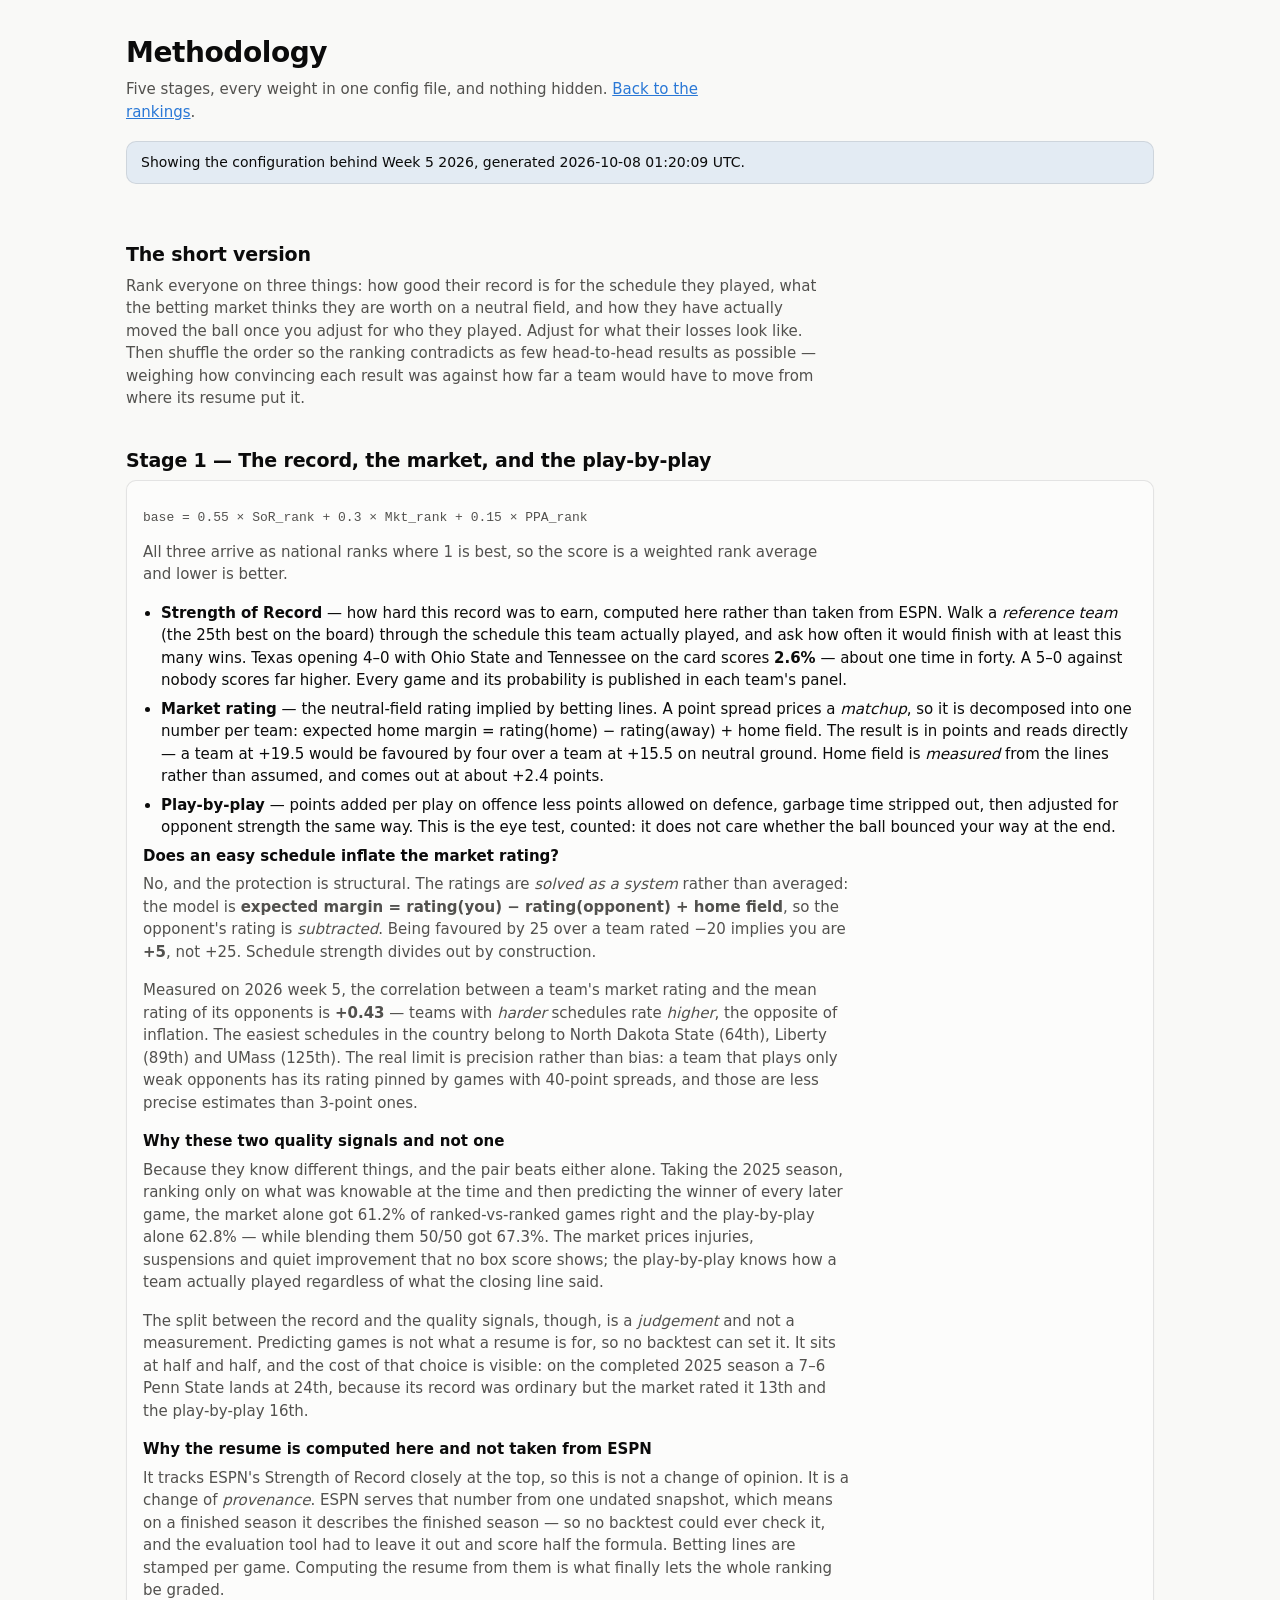
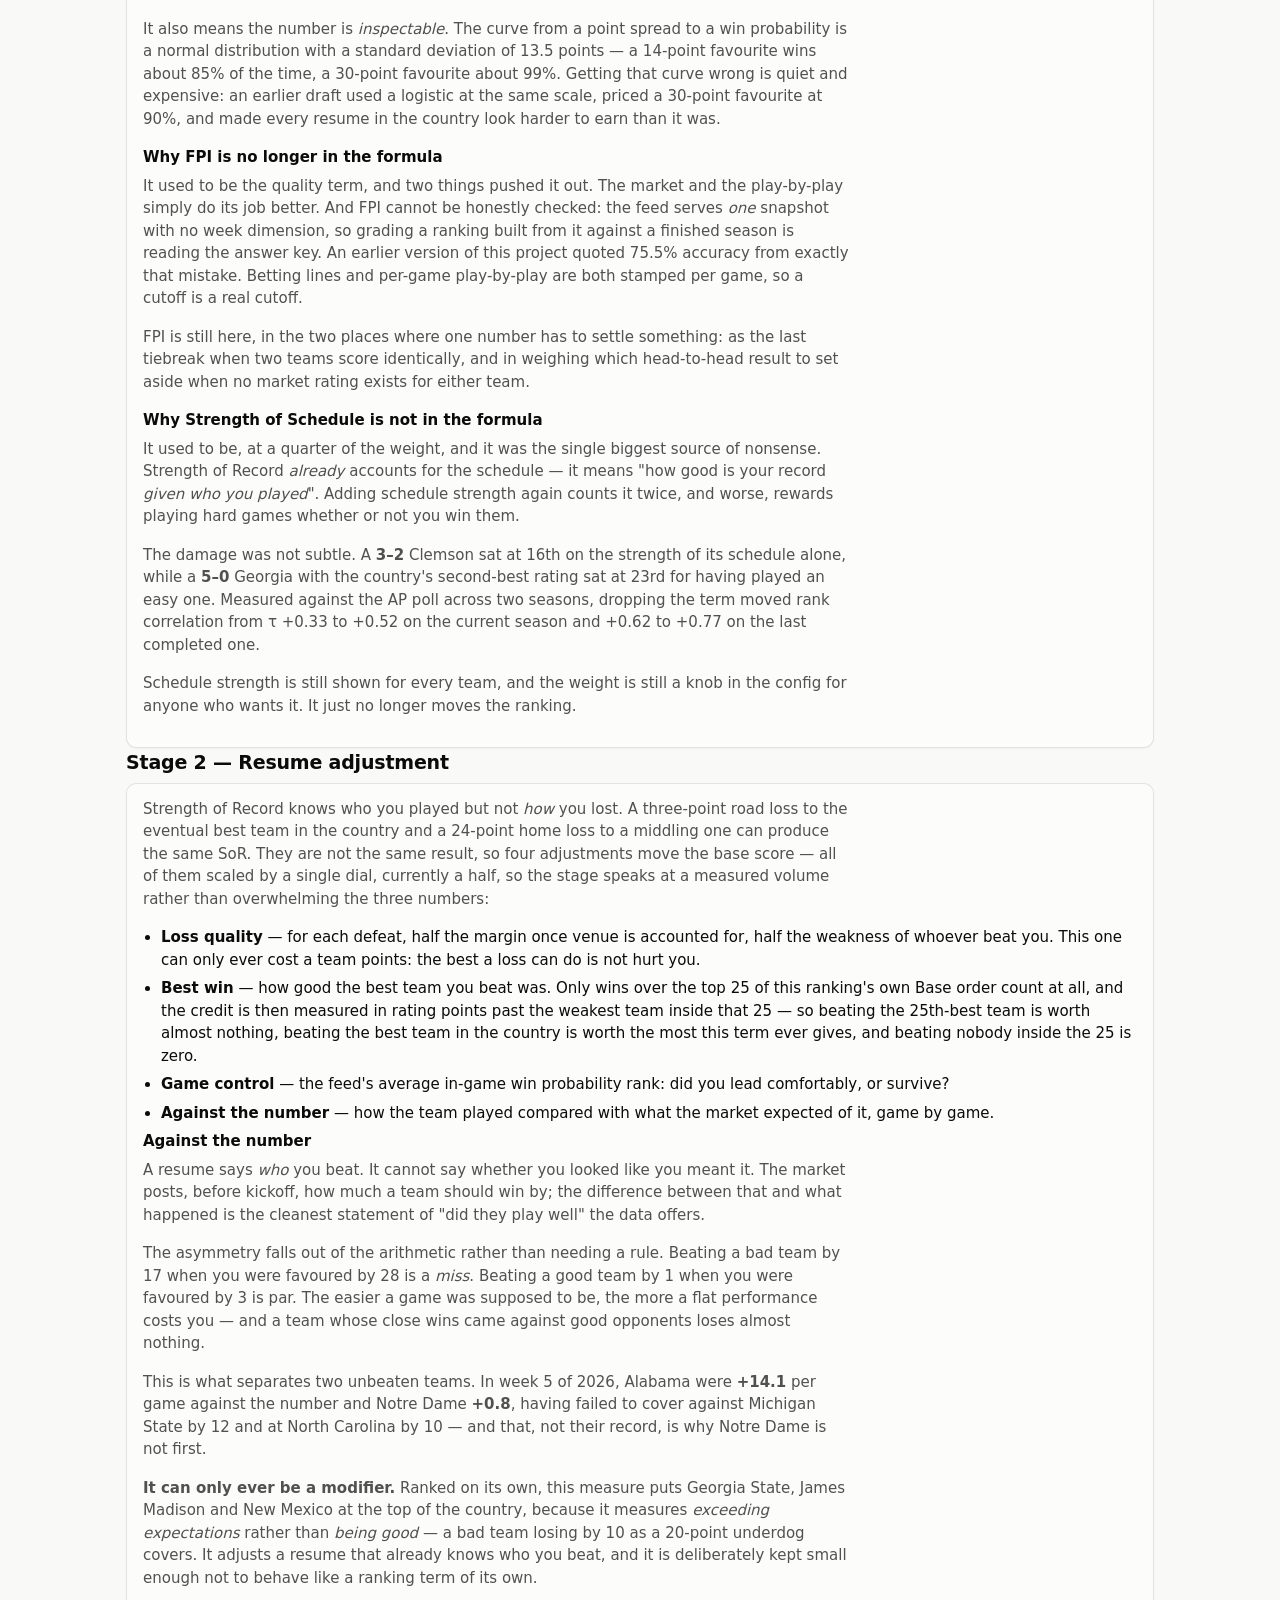
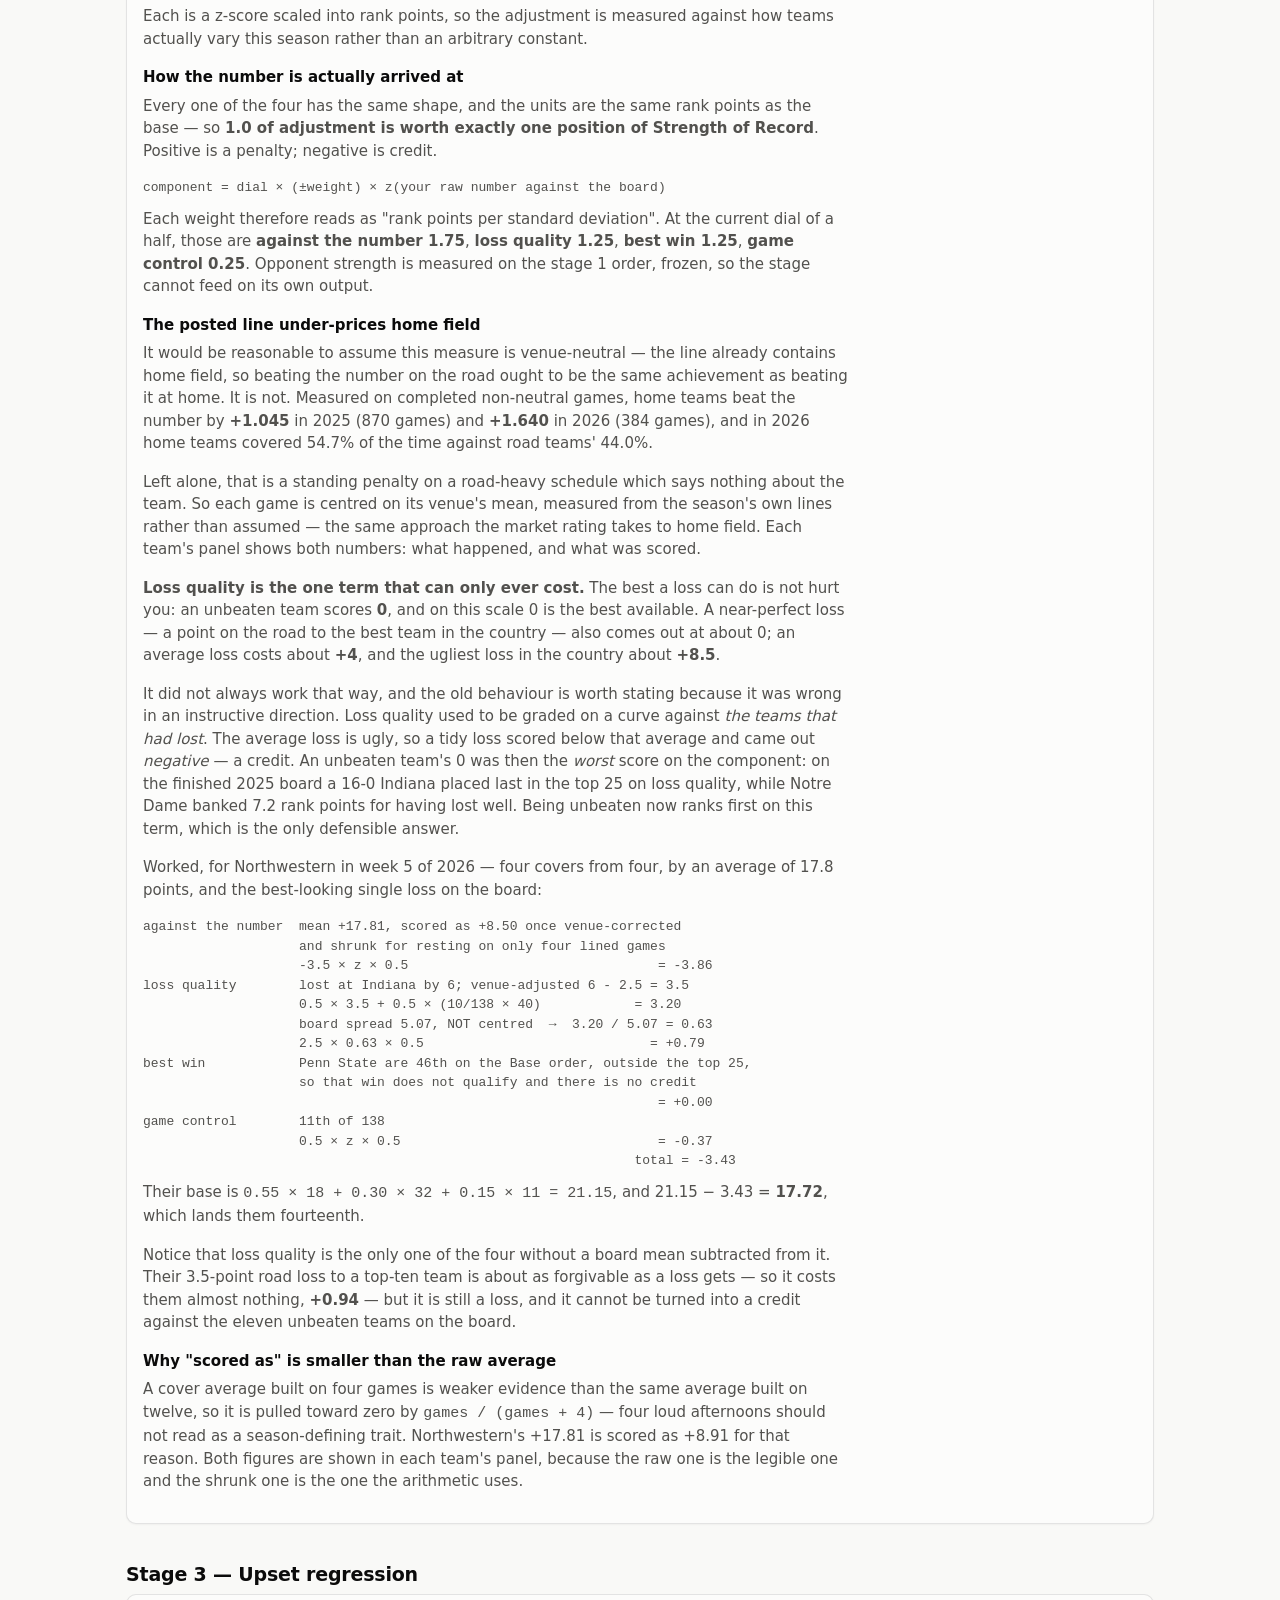
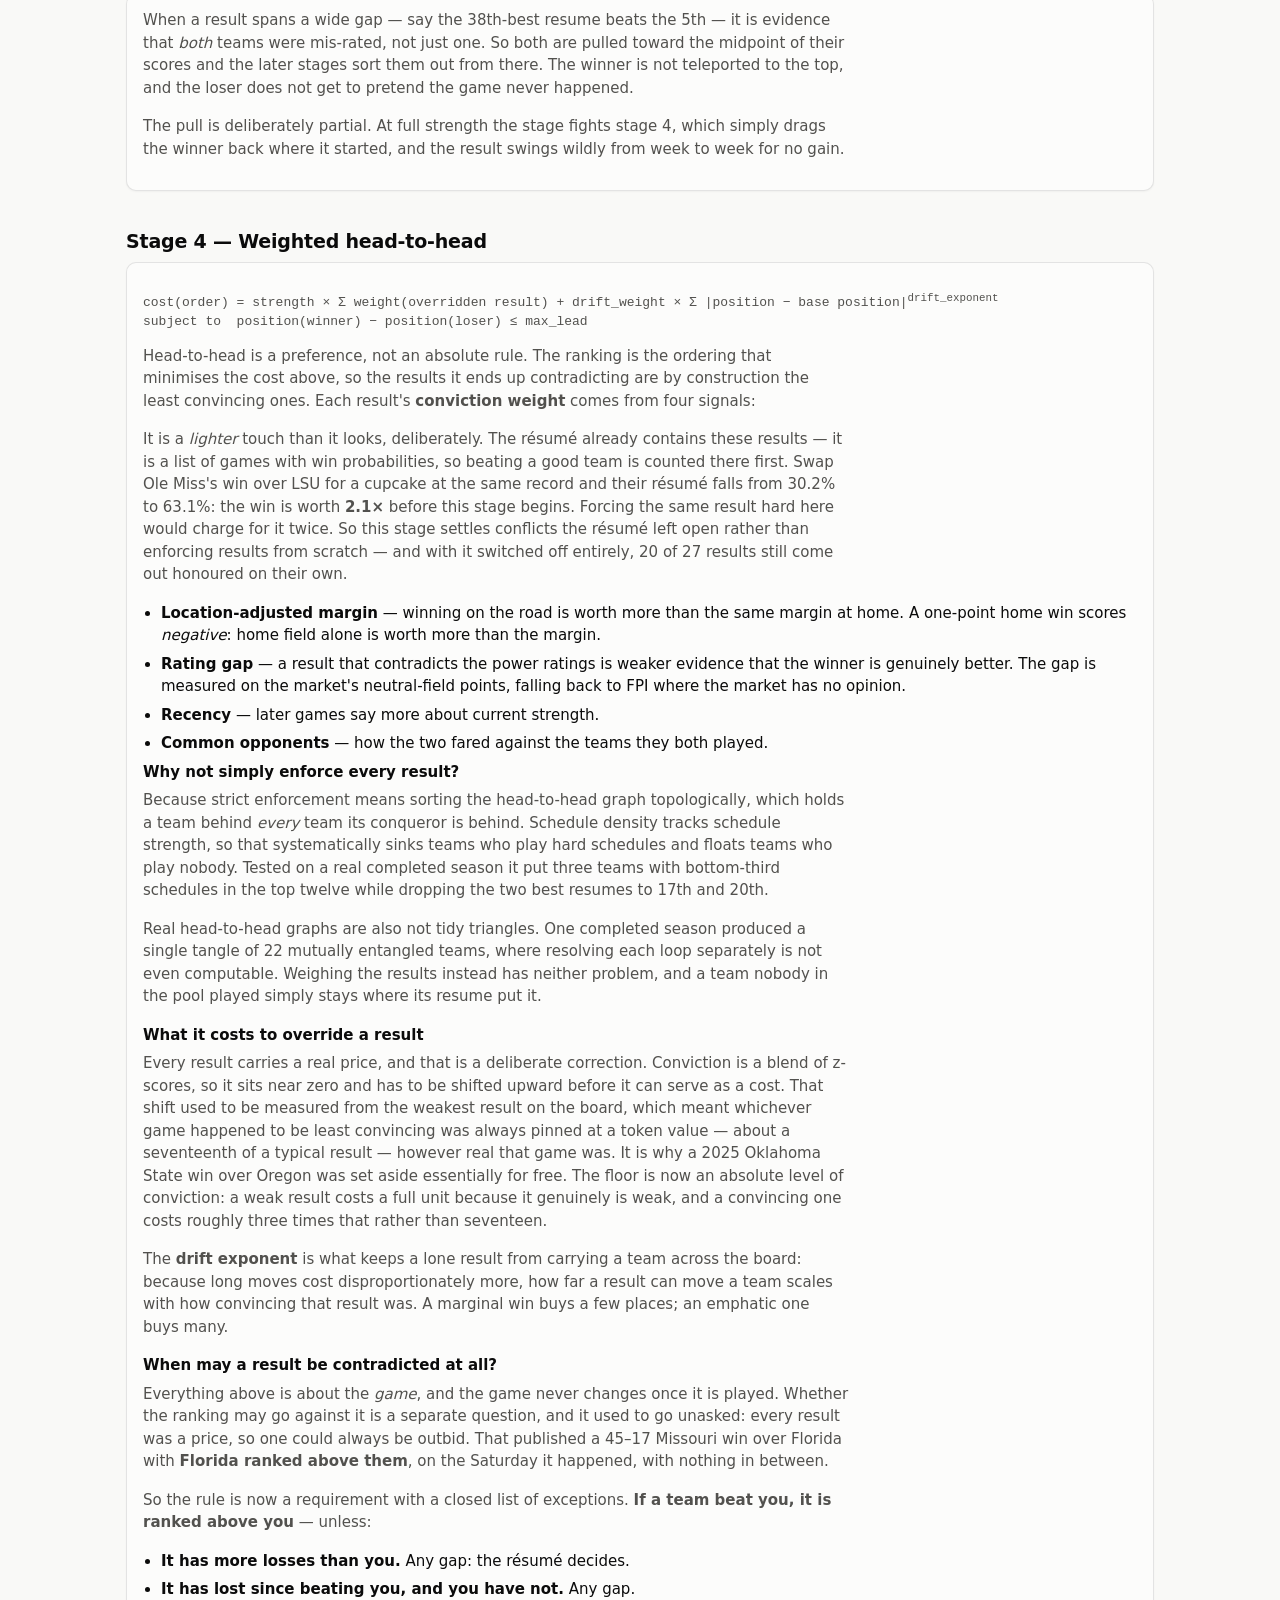
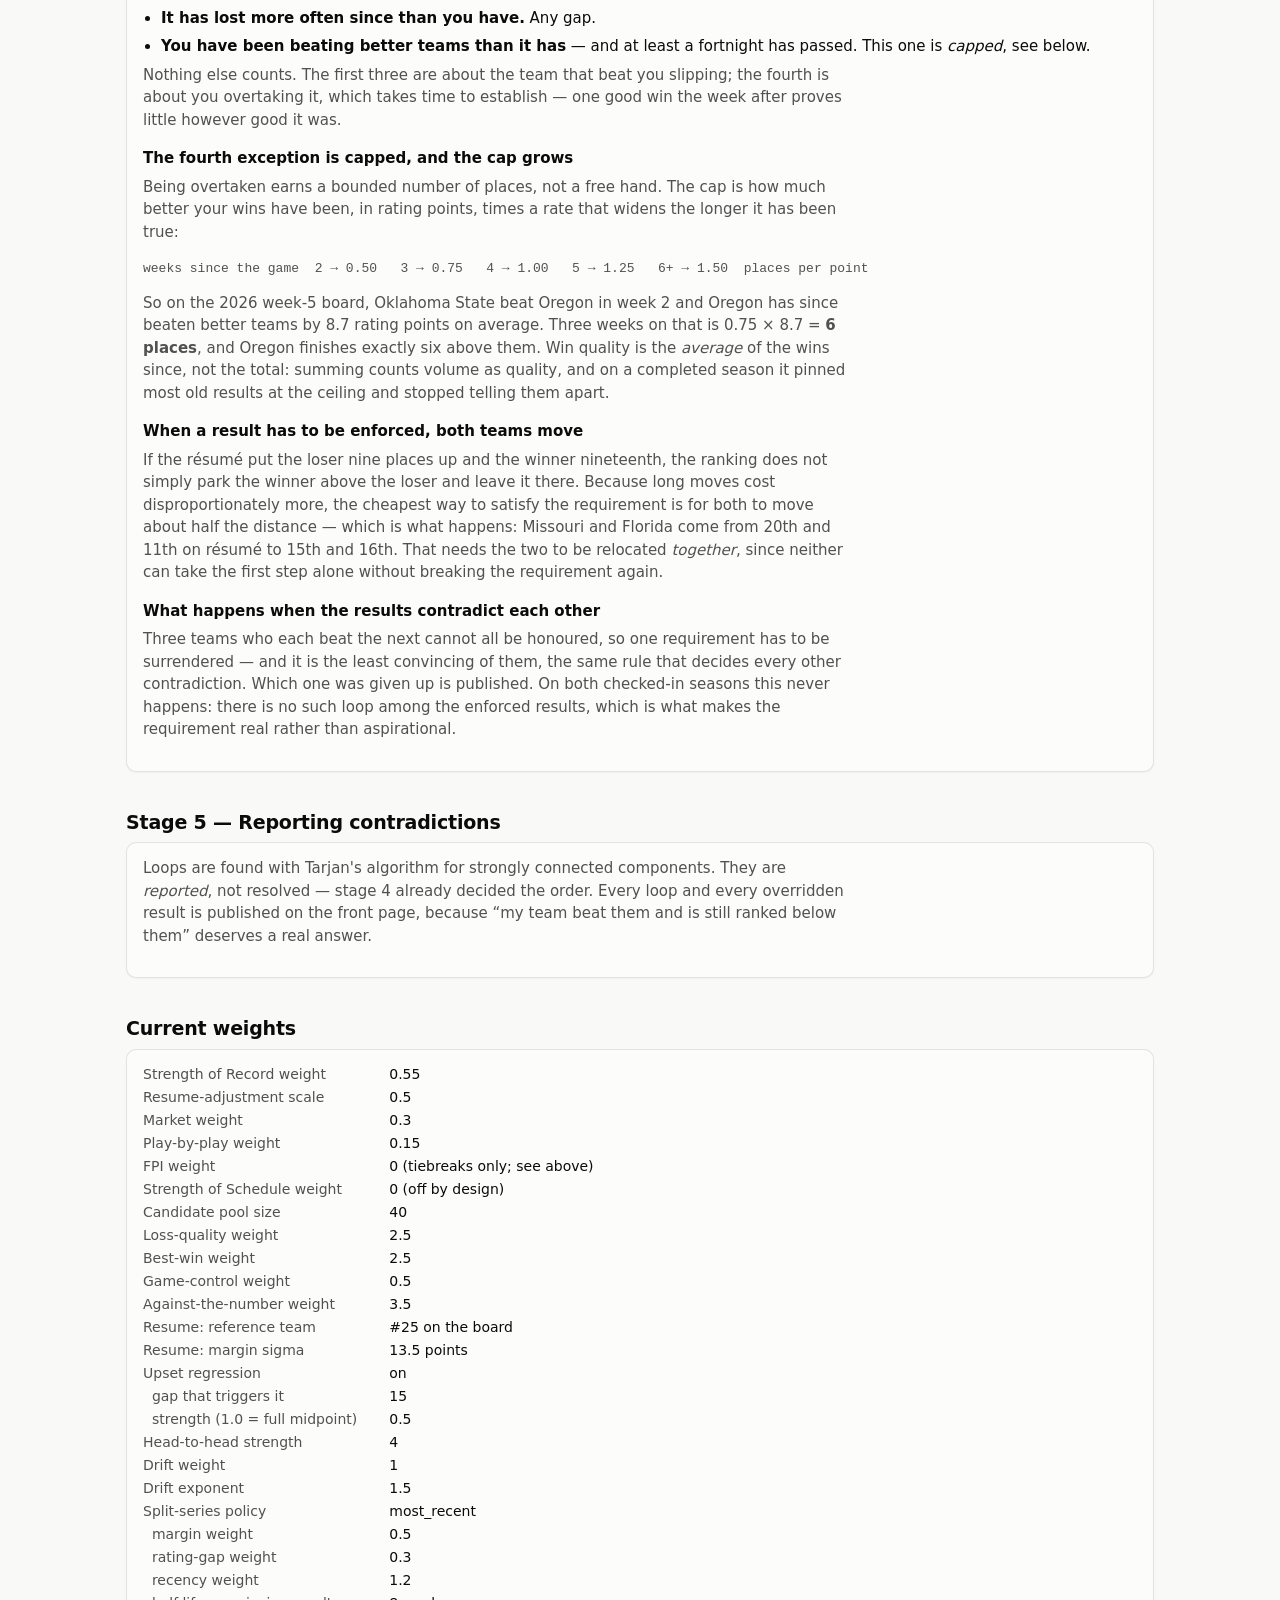
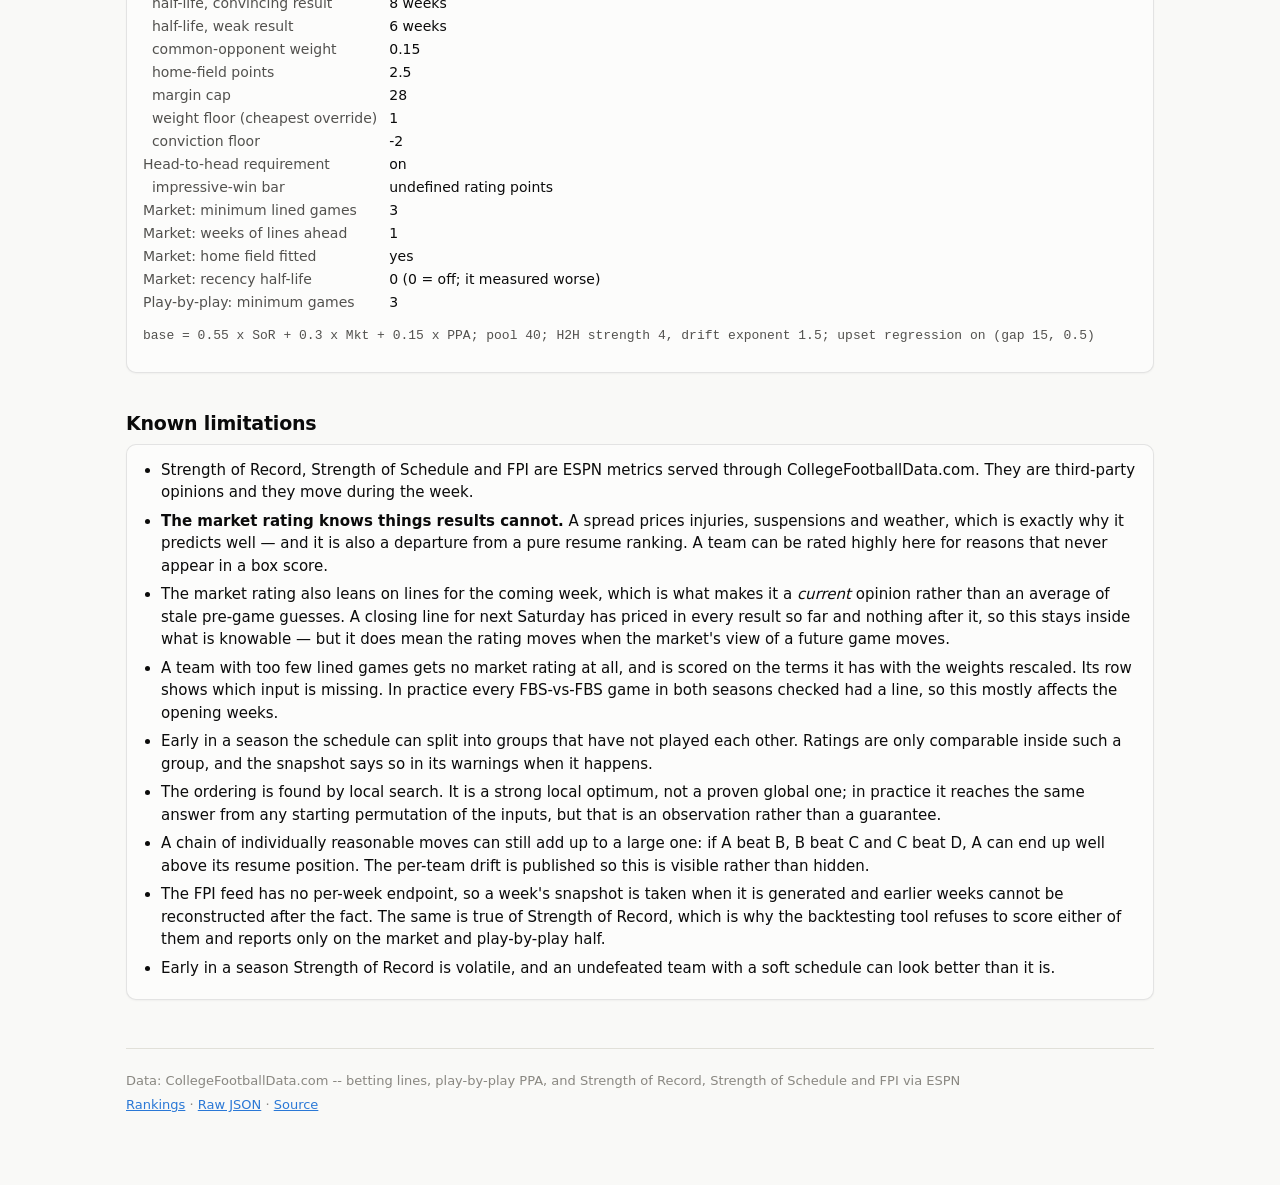
==== docs/methodology.html @ 6aa19c97 "Head-to-head is a requirement with four exceptions, not a price Stage 4 had no rule that forbade an " ====
<!doctype html>
<html lang="en">
<head>
<meta charset="utf-8">
<meta name="viewport" content="width=device-width, initial-scale=1">
<title>Methodology &mdash; CFB Top 25</title>
<meta name="description" content="How the CFB Top 25 is computed: Strength of Record and Strength of Schedule, resume adjustment, upset regression, and weighted head-to-head ordering.">
<link rel="stylesheet" href="assets/style.css">
<link rel="icon" href="data:image/svg+xml,%3Csvg xmlns='http://www.w3.org/2000/svg' viewBox='0 0 32 32'%3E%3Ctext y='26' font-size='26'%3E%F0%9F%8F%88%3C/text%3E%3C/svg%3E">
</head>
<body>
<div class="wrap">
  <header class="site">
    <h1>Methodology</h1>
    <p class="tagline">
      Five stages, every weight in one config file, and nothing hidden.
      <a href="index.html">Back to the rankings</a>.
    </p>
    <p class="banner info" id="live-config" hidden></p>
  </header>

  <main>
    <section>
      <h2>The short version</h2>
      <p class="lede">
        Rank everyone on three things: how good their record is for the schedule they
        played, what the betting market thinks they are worth on a neutral field, and how
        they have actually moved the ball once you adjust for who they played. Adjust for
        what their losses look like. Then shuffle the order so the ranking contradicts as
        few head-to-head results as possible &mdash; weighing how convincing each result was
        against how far a team would have to move from where its resume put it.
      </p>
    </section>

    <section>
      <h2>Stage 1 &mdash; The record, the market, and the play-by-play</h2>
      <div class="card"><div class="card-body">
        <p class="formula" id="f-stage1">base = w_sor &times; SoR_rank + w_market &times; Mkt_rank + w_perf &times; PPA_rank</p>
        <p class="lede">
          All three arrive as national ranks where 1 is best, so the score is a weighted
          rank average and lower is better.
        </p>
        <ul class="reasons">
          <li><b>Strength of Record</b> &mdash; how hard this record was to earn, computed
            here rather than taken from ESPN. Walk a <em>reference team</em> (the 25th best
            on the board) through the schedule this team actually played, and ask how often
            it would finish with at least this many wins. Texas opening 4&ndash;0 with Ohio
            State and Tennessee on the card scores <b>2.6%</b> &mdash; about one time in
            forty. A 5&ndash;0 against nobody scores far higher. Every game and its
            probability is published in each team's panel.</li>
          <li><b>Market rating</b> &mdash; the neutral-field rating implied by betting lines. A
            point spread prices a <em>matchup</em>, so it is decomposed into one number per
            team: expected home margin = rating(home) &minus; rating(away) + home field. The
            result is in points and reads directly &mdash; a team at +19.5 would be favoured
            by four over a team at +15.5 on neutral ground. Home field is <em>measured</em>
            from the lines rather than assumed, and comes out at about +2.4 points.</li>
          <li><b>Play-by-play</b> &mdash; points added per play on offence less points allowed
            on defence, garbage time stripped out, then adjusted for opponent strength the
            same way. This is the eye test, counted: it does not care whether the ball
            bounced your way at the end.</li>
        </ul>
        <h3>Does an easy schedule inflate the market rating?</h3>
        <p class="lede">
          No, and the protection is structural. The ratings are <em>solved as a system</em>
          rather than averaged: the model is
          <b>expected margin = rating(you) &minus; rating(opponent) + home field</b>, so the
          opponent's rating is <em>subtracted</em>. Being favoured by 25 over a team rated
          &minus;20 implies you are <b>+5</b>, not +25. Schedule strength divides out by
          construction.
        </p>
        <p class="lede">
          Measured on 2026 week 5, the correlation between a team's market rating and the
          mean rating of its opponents is <b>+0.43</b> &mdash; teams with <em>harder</em>
          schedules rate <em>higher</em>, the opposite of inflation. The easiest schedules
          in the country belong to North Dakota State (64th), Liberty (89th) and UMass
          (125th). The real limit is precision rather than bias: a team that plays only
          weak opponents has its rating pinned by games with 40-point spreads, and those
          are less precise estimates than 3-point ones.
        </p>
        <h3>Why these two quality signals and not one</h3>
        <p class="lede">
          Because they know different things, and the pair beats either alone. Taking the
          2025 season, ranking only on what was knowable at the time and then predicting
          the winner of every later game, the market alone got 61.2% of ranked-vs-ranked
          games right and the play-by-play alone 62.8% &mdash; while blending them 50/50 got
          67.3%. The market prices injuries, suspensions and quiet improvement that no box
          score shows; the play-by-play knows how a team actually played regardless of what
          the closing line said.
        </p>
        <p class="lede">
          The split between the record and the quality signals, though, is a
          <em>judgement</em> and not a measurement. Predicting games is not what a resume is
          for, so no backtest can set it. It sits at half and half, and the cost of that
          choice is visible: on the completed 2025 season a 7&ndash;6 Penn State lands at
          24th, because its record was ordinary but the market rated it 13th and the
          play-by-play 16th.
        </p>
        <h3>Why the resume is computed here and not taken from ESPN</h3>
        <p class="lede">
          It tracks ESPN's Strength of Record closely at the top, so this is not a change of
          opinion. It is a change of <em>provenance</em>. ESPN serves that number from one
          undated snapshot, which means on a finished season it describes the finished
          season &mdash; so no backtest could ever check it, and the evaluation tool had to
          leave it out and score half the formula. Betting lines are stamped per game.
          Computing the resume from them is what finally lets the whole ranking be graded.
        </p>
        <p class="lede">
          It also means the number is <em>inspectable</em>. The curve from a point spread to
          a win probability is a normal distribution with a standard deviation of 13.5
          points &mdash; a 14-point favourite wins about 85% of the time, a 30-point
          favourite about 99%. Getting that curve wrong is quiet and expensive: an earlier
          draft used a logistic at the same scale, priced a 30-point favourite at 90%, and
          made every resume in the country look harder to earn than it was.
        </p>
        <h3>Why FPI is no longer in the formula</h3>
        <p class="lede">
          It used to be the quality term, and two things pushed it out. The market and the
          play-by-play simply do its job better. And FPI cannot be honestly checked: the
          feed serves <em>one</em> snapshot with no week dimension, so grading a ranking
          built from it against a finished season is reading the answer key. An earlier
          version of this project quoted 75.5% accuracy from exactly that mistake. Betting
          lines and per-game play-by-play are both stamped per game, so a cutoff is a real
          cutoff.
        </p>
        <p class="lede">
          FPI is still here, in the two places where one number has to settle something: as
          the last tiebreak when two teams score identically, and in weighing which
          head-to-head result to set aside when no market rating exists for either team.
        </p>
        <h3>Why Strength of Schedule is not in the formula</h3>
        <p class="lede">
          It used to be, at a quarter of the weight, and it was the single biggest source of
          nonsense. Strength of Record <em>already</em> accounts for the schedule &mdash; it
          means "how good is your record <em>given who you played</em>". Adding schedule
          strength again counts it twice, and worse, rewards playing hard games whether or
          not you win them.
        </p>
        <p class="lede">
          The damage was not subtle. A <b>3&ndash;2</b> Clemson sat at 16th on the strength of
          its schedule alone, while a <b>5&ndash;0</b> Georgia with the country's second-best
          rating sat at 23rd for having played an easy one. Measured against the AP poll across
          two seasons, dropping the term moved rank correlation from &tau; +0.33 to +0.52 on the
          current season and +0.62 to +0.77 on the last completed one.
        </p>
        <p class="lede">
          Schedule strength is still shown for every team, and the weight is still a knob in
          the config for anyone who wants it. It just no longer moves the ranking.
        </p>
      </div></div>

      <h2>Stage 2 &mdash; Resume adjustment</h2>
      <div class="card"><div class="card-body">
        <p class="lede">
          Strength of Record knows who you played but not <em>how</em> you lost. A
          three-point road loss to the eventual best team in the country and a 24-point
          home loss to a middling one can produce the same SoR. They are not the same
          result, so four adjustments move the base score &mdash; all of them scaled by a
          single dial, currently a half, so the stage speaks at a measured volume rather
          than overwhelming the three numbers:
        </p>
        <ul class="reasons">
          <li><b>Loss quality</b> &mdash; for each defeat, half the margin once venue is
            accounted for, half the weakness of whoever beat you. This one can only ever
            cost a team points: the best a loss can do is not hurt you.</li>
          <li><b>Best win</b> &mdash; how good the best team you beat was. Only wins over
            the top 25 of this ranking's own Base order count at all, and the credit is
            then measured in rating points past the weakest team inside that 25 &mdash; so
            beating the 25th-best team is worth almost nothing, beating the best team in
            the country is worth the most this term ever gives, and beating nobody inside
            the 25 is zero.</li>
          <li><b>Game control</b> &mdash; the feed's average in-game win probability rank:
            did you lead comfortably, or survive?</li>
          <li><b>Against the number</b> &mdash; how the team played compared with what the
            market expected of it, game by game.</li>
        </ul>
        <h3>Against the number</h3>
        <p class="lede">
          A resume says <em>who</em> you beat. It cannot say whether you looked like you
          meant it. The market posts, before kickoff, how much a team should win by; the
          difference between that and what happened is the cleanest statement of "did they
          play well" the data offers.
        </p>
        <p class="lede">
          The asymmetry falls out of the arithmetic rather than needing a rule. Beating a
          bad team by 17 when you were favoured by 28 is a <em>miss</em>. Beating a good
          team by 1 when you were favoured by 3 is par. The easier a game was supposed to
          be, the more a flat performance costs you &mdash; and a team whose close wins came
          against good opponents loses almost nothing.
        </p>
        <p class="lede">
          This is what separates two unbeaten teams. In week 5 of 2026, Alabama were
          <b>+14.1</b> per game against the number and Notre Dame <b>+0.8</b>, having failed
          to cover against Michigan State by 12 and at North Carolina by 10 &mdash; and that,
          not their record, is why Notre Dame is not first.
        </p>
        <p class="lede">
          <b>It can only ever be a modifier.</b> Ranked on its own, this measure puts
          Georgia State, James Madison and New Mexico at the top of the country, because it
          measures <em>exceeding expectations</em> rather than <em>being good</em> &mdash; a
          bad team losing by 10 as a 20-point underdog covers. It adjusts a resume that
          already knows who you beat, and it is deliberately kept small enough not to
          behave like a ranking term of its own.
        </p>
        <p class="lede">
          Each is a z-score scaled into rank points, so the adjustment is measured against
          how teams actually vary this season rather than an arbitrary constant.
        </p>
        <h3>How the number is actually arrived at</h3>
        <p class="lede">
          Every one of the four has the same shape, and the units are the same rank points
          as the base &mdash; so <b>1.0 of adjustment is worth exactly one position of
          Strength of Record</b>. Positive is a penalty; negative is credit.
        </p>
        <pre class="formula">component = dial &times; (&plusmn;weight) &times; z(your raw number against the board)</pre>
        <p class="lede">
          Each weight therefore reads as "rank points per standard deviation". At the
          current dial of a half, those are <b>against the number 1.75</b>, <b>loss quality
          1.25</b>, <b>best win 1.25</b>, <b>game control 0.25</b>. Opponent strength is
          measured on the stage&nbsp;1 order, frozen, so the stage cannot feed on its own
          output.
        </p>
        <h3>The posted line under-prices home field</h3>
        <p class="lede">
          It would be reasonable to assume this measure is venue-neutral &mdash; the line
          already contains home field, so beating the number on the road ought to be the
          same achievement as beating it at home. It is not. Measured on completed
          non-neutral games, home teams beat the number by <b>+1.045</b> in 2025 (870
          games) and <b>+1.640</b> in 2026 (384 games), and in 2026 home teams covered
          54.7% of the time against road teams' 44.0%.
        </p>
        <p class="lede">
          Left alone, that is a standing penalty on a road-heavy schedule which says
          nothing about the team. So each game is centred on its venue's mean, measured
          from the season's own lines rather than assumed &mdash; the same approach the
          market rating takes to home field. Each team's panel shows both numbers: what
          happened, and what was scored.
        </p>
        <p class="lede">
          <b>Loss quality is the one term that can only ever cost.</b> The best a loss can
          do is not hurt you: an unbeaten team scores <b>0</b>, and on this scale 0 is the
          best available. A near-perfect loss &mdash; a point on the road to the best team
          in the country &mdash; also comes out at about 0; an average loss costs about
          <b>+4</b>, and the ugliest loss in the country about <b>+8.5</b>.
        </p>
        <p class="lede">
          It did not always work that way, and the old behaviour is worth stating because
          it was wrong in an instructive direction. Loss quality used to be graded on a
          curve against <em>the teams that had lost</em>. The average loss is ugly, so a
          tidy loss scored below that average and came out <em>negative</em> &mdash; a
          credit. An unbeaten team's 0 was then the <em>worst</em> score on the component:
          on the finished 2025 board a 16-0 Indiana placed last in the top 25 on loss
          quality, while Notre Dame banked 7.2 rank points for having lost well. Being
          unbeaten now ranks first on this term, which is the only defensible answer.
        </p>
        <p class="lede">
          Worked, for Northwestern in week 5 of 2026 &mdash; four covers from four, by an
          average of 17.8 points, and the best-looking single loss on the board:
        </p>
        <pre class="formula">against the number  mean +17.81, scored as +8.50 once venue-corrected
                    and shrunk for resting on only four lined games
                    -3.5 &times; z &times; 0.5                                = -3.86
loss quality        lost at Indiana by 6; venue-adjusted 6 - 2.5 = 3.5
                    0.5 &times; 3.5 + 0.5 &times; (10/138 &times; 40)            = 3.20
                    board spread 5.07, NOT centred  &rarr;  3.20 / 5.07 = 0.63
                    2.5 &times; 0.63 &times; 0.5                             = +0.79
best win            Penn State are 46th on the Base order, outside the top 25,
                    so that win does not qualify and there is no credit
                                                                  = +0.00
game control        11th of 138
                    0.5 &times; z &times; 0.5                                 = -0.37
                                                               total = -3.43</pre>
        <p class="lede">
          Their base is <code>0.55 &times; 18 + 0.30 &times; 32 + 0.15 &times; 11 =
          21.15</code>, and 21.15 &minus; 3.43 = <b>17.72</b>, which lands them
          fourteenth.
        </p>
        <p class="lede">
          Notice that loss quality is the only one of the four without a board mean
          subtracted from it. Their 3.5-point road loss to a top-ten team is about as
          forgivable as a loss gets &mdash; so it costs them almost nothing, <b>+0.94</b>
          &mdash; but it is still a loss, and it cannot be turned into a credit against
          the eleven unbeaten teams on the board.
        </p>
        <h3>Why "scored as" is smaller than the raw average</h3>
        <p class="lede">
          A cover average built on four games is weaker evidence than the same average
          built on twelve, so it is pulled toward zero by
          <code>games / (games + 4)</code> &mdash; four loud afternoons should not read as a
          season-defining trait. Northwestern's +17.81 is scored as +8.91 for that reason.
          Both figures are shown in each team's panel, because the raw one is the legible
          one and the shrunk one is the one the arithmetic uses.
        </p>
      </div></div>
    </section>

    <section>
      <h2>Stage 3 &mdash; Upset regression</h2>
      <div class="card"><div class="card-body">
        <p class="lede">
          When a result spans a wide gap &mdash; say the 38th-best resume beats the 5th
          &mdash; it is evidence that <em>both</em> teams were mis-rated, not just one. So
          both are pulled toward the midpoint of their scores and the later stages sort
          them out from there. The winner is not teleported to the top, and the loser does
          not get to pretend the game never happened.
        </p>
        <p class="lede">
          The pull is deliberately partial. At full strength the stage fights stage 4,
          which simply drags the winner back where it started, and the result swings
          wildly from week to week for no gain.
        </p>
      </div></div>
    </section>

    <section>
      <h2>Stage 4 &mdash; Weighted head-to-head</h2>
      <div class="card"><div class="card-body">
        <p class="formula">cost(order) = strength &times; &Sigma; weight(overridden result) + drift_weight &times; &Sigma; |position &minus; base position|<sup>drift_exponent</sup><br>subject to&nbsp; position(winner) &minus; position(loser) &le; max_lead</p>
        <p class="lede">
          Head-to-head is a preference, not an absolute rule. The ranking is the ordering
          that minimises the cost above, so the results it ends up contradicting are by
          construction the least convincing ones. Each result's <b>conviction weight</b>
          comes from four signals:
        </p>
        <p class="lede">
          It is a <em>lighter</em> touch than it looks, deliberately. The r&eacute;sum&eacute;
          already contains these results &mdash; it is a list of games with win
          probabilities, so beating a good team is counted there first. Swap Ole Miss's
          win over LSU for a cupcake at the same record and their r&eacute;sum&eacute;
          falls from 30.2% to 63.1%: the win is worth <b>2.1&times;</b> before this stage
          begins. Forcing the same result hard here would charge for it twice. So this
          stage settles conflicts the r&eacute;sum&eacute; left open rather than enforcing
          results from scratch &mdash; and with it switched off entirely, 20 of 27 results
          still come out honoured on their own.
        </p>
        <ul class="reasons">
          <li><b>Location-adjusted margin</b> &mdash; winning on the road is worth more than
            the same margin at home. A one-point home win scores <em>negative</em>: home
            field alone is worth more than the margin.</li>
          <li><b>Rating gap</b> &mdash; a result that contradicts the power ratings is weaker
            evidence that the winner is genuinely better. The gap is measured on the
            market's neutral-field points, falling back to FPI where the market has no
            opinion.</li>
          <li><b>Recency</b> &mdash; later games say more about current strength.</li>
          <li><b>Common opponents</b> &mdash; how the two fared against the teams they both
            played.</li>
        </ul>
        <h3>Why not simply enforce every result?</h3>
        <p class="lede">
          Because strict enforcement means sorting the head-to-head graph topologically,
          which holds a team behind <em>every</em> team its conqueror is behind. Schedule
          density tracks schedule strength, so that systematically sinks teams who play
          hard schedules and floats teams who play nobody. Tested on a real completed
          season it put three teams with bottom-third schedules in the top twelve while
          dropping the two best resumes to 17th and 20th.
        </p>
        <p class="lede">
          Real head-to-head graphs are also not tidy triangles. One completed season
          produced a single tangle of 22 mutually entangled teams, where resolving each
          loop separately is not even computable. Weighing the results instead has neither
          problem, and a team nobody in the pool played simply stays where its resume put it.
        </p>
        <h3>What it costs to override a result</h3>
        <p class="lede">
          Every result carries a real price, and that is a deliberate correction. Conviction
          is a blend of z-scores, so it sits near zero and has to be shifted upward before
          it can serve as a cost. That shift used to be measured from the weakest result on
          the board, which meant whichever game happened to be least convincing was always
          pinned at a token value &mdash; about a seventeenth of a typical result &mdash;
          however real that game was. It is why a 2025 Oklahoma State win over Oregon was
          set aside essentially for free. The floor is now an absolute level of conviction:
          a weak result costs a full unit because it genuinely is weak, and a convincing one
          costs roughly three times that rather than seventeen.
        </p>
        <p class="lede">
          The <b>drift exponent</b> is what keeps a lone result from carrying a team across
          the board: because long moves cost disproportionately more, how far a result can
          move a team scales with how convincing that result was. A marginal win buys a few
          places; an emphatic one buys many.
        </p>

        <h3>When may a result be contradicted at all?</h3>
        <p class="lede">
          Everything above is about the <em>game</em>, and the game never changes once it is
          played. Whether the ranking may go against it is a separate question, and it used
          to go unasked: every result was a price, so one could always be outbid. That
          published a 45&ndash;17 Missouri win over Florida with <b>Florida ranked above
          them</b>, on the Saturday it happened, with nothing in between.
        </p>
        <p class="lede">
          So the rule is now a requirement with a closed list of exceptions.
          <b>If a team beat you, it is ranked above you</b> &mdash; unless:
        </p>
        <ul class="reasons">
          <li><b>It has more losses than you.</b> Any gap: the r&eacute;sum&eacute; decides.</li>
          <li><b>It has lost since beating you, and you have not.</b> Any gap.</li>
          <li><b>It has lost more often since than you have.</b> Any gap.</li>
          <li><b>You have been beating better teams than it has</b> &mdash; and at least a
            fortnight has passed. This one is <em>capped</em>, see below.</li>
        </ul>
        <p class="lede">
          Nothing else counts. The first three are about the team that beat you slipping; the
          fourth is about you overtaking it, which takes time to establish &mdash; one good
          win the week after proves little however good it was.
        </p>
        <h3>The fourth exception is capped, and the cap grows</h3>
        <p class="lede">
          Being overtaken earns a bounded number of places, not a free hand. The cap is how
          much better your wins have been, in rating points, times a rate that widens the
          longer it has been true:
        </p>
        <p class="formula">weeks since the game&nbsp; 2 &rarr; 0.50&nbsp;&nbsp; 3 &rarr; 0.75&nbsp;&nbsp; 4 &rarr; 1.00&nbsp;&nbsp; 5 &rarr; 1.25&nbsp;&nbsp; 6+ &rarr; 1.50&nbsp; places per point</p>
        <p class="lede">
          So on the 2026 week-5 board, Oklahoma State beat Oregon in week 2 and Oregon has
          since beaten better teams by 8.7 rating points on average. Three weeks on that is
          0.75 &times; 8.7 = <b>6 places</b>, and Oregon finishes exactly six above them.
          Win quality is the <em>average</em> of the wins since, not the total: summing
          counts volume as quality, and on a completed season it pinned most old results at
          the ceiling and stopped telling them apart.
        </p>
        <h3>When a result has to be enforced, both teams move</h3>
        <p class="lede">
          If the r&eacute;sum&eacute; put the loser nine places up and the winner nineteenth,
          the ranking does not simply park the winner above the loser and leave it there.
          Because long moves cost disproportionately more, the cheapest way to satisfy the
          requirement is for both to move about half the distance &mdash; which is what
          happens: Missouri and Florida come from 20th and 11th on r&eacute;sum&eacute; to
          15th and 16th. That needs the two to be relocated <em>together</em>, since neither
          can take the first step alone without breaking the requirement again.
        </p>
        <h3>What happens when the results contradict each other</h3>
        <p class="lede">
          Three teams who each beat the next cannot all be honoured, so one requirement has
          to be surrendered &mdash; and it is the least convincing of them, the same rule
          that decides every other contradiction. Which one was given up is published. On
          both checked-in seasons this never happens: there is no such loop among the
          enforced results, which is what makes the requirement real rather than aspirational.
        </p>
      </div></div>
    </section>

    <section>
      <h2>Stage 5 &mdash; Reporting contradictions</h2>
      <div class="card"><div class="card-body">
        <p class="lede">
          Loops are found with Tarjan's algorithm for strongly connected components. They
          are <em>reported</em>, not resolved &mdash; stage 4 already decided the order. Every
          loop and every overridden result is published on the front page, because
          &ldquo;my team beat them and is still ranked below them&rdquo; deserves a real answer.
        </p>
      </div></div>
    </section>

    <section>
      <h2>Current weights</h2>
      <div class="card"><div class="card-body" id="weights">
        <p class="empty">Loading the configuration this snapshot was built with&hellip;</p>
      </div></div>
    </section>

    <section>
      <h2>Known limitations</h2>
      <div class="card"><div class="card-body">
        <ul class="reasons">
          <li>Strength of Record, Strength of Schedule and FPI are ESPN metrics served through
            CollegeFootballData.com. They are third-party opinions and they move during the week.</li>
          <li><b>The market rating knows things results cannot.</b> A spread prices injuries,
            suspensions and weather, which is exactly why it predicts well &mdash; and it is
            also a departure from a pure resume ranking. A team can be rated highly here for
            reasons that never appear in a box score.</li>
          <li>The market rating also leans on lines for the coming week, which is what makes
            it a <em>current</em> opinion rather than an average of stale pre-game guesses. A
            closing line for next Saturday has priced in every result so far and nothing
            after it, so this stays inside what is knowable &mdash; but it does mean the
            rating moves when the market's view of a future game moves.</li>
          <li>A team with too few lined games gets no market rating at all, and is scored on
            the terms it has with the weights rescaled. Its row shows which input is
            missing. In practice every FBS-vs-FBS game in both seasons checked had a line,
            so this mostly affects the opening weeks.</li>
          <li>Early in a season the schedule can split into groups that have not played each
            other. Ratings are only comparable inside such a group, and the snapshot says so
            in its warnings when it happens.</li>
          <li>The ordering is found by local search. It is a strong local optimum, not a proven
            global one; in practice it reaches the same answer from any starting permutation of
            the inputs, but that is an observation rather than a guarantee.</li>
          <li>A chain of individually reasonable moves can still add up to a large one: if A beat
            B, B beat C and C beat D, A can end up well above its resume position. The
            per-team drift is published so this is visible rather than hidden.</li>
          <li>The FPI feed has no per-week endpoint, so a week's snapshot is taken when it is
            generated and earlier weeks cannot be reconstructed after the fact. The same is
            true of Strength of Record, which is why the backtesting tool refuses to score
            either of them and reports only on the market and play-by-play half.</li>
          <li>Early in a season Strength of Record is volatile, and an undefeated team with a
            soft schedule can look better than it is.</li>
        </ul>
      </div></div>
    </section>
  </main>

  <footer class="site">
    <p id="attribution"></p>
    <p><a href="index.html">Rankings</a> &middot; <a href="data/rankings.json">Raw JSON</a> &middot;
       <a href="https://github.com/thanejohannsen/CFB_Top25">Source</a></p>
  </footer>
</div>

<script>
/* Read the weights out of the snapshot so this page can never describe a
   configuration the published ranking was not actually built with. */
(function () {
  "use strict";
  function el(tag, attrs, kids) {
    var n = document.createElement(tag);
    Object.keys(attrs || {}).forEach(function (k) {
      if (k === "class") n.className = attrs[k]; else if (k === "text") n.textContent = attrs[k];
      else n.setAttribute(k, attrs[k]);
    });
    (kids || []).forEach(function (c) { n.appendChild(typeof c === "string" ? document.createTextNode(c) : c); });
    return n;
  }
  fetch("data/rankings.json?t=" + Date.now(), { cache: "no-cache" })
    .then(function (r) { if (!r.ok) throw new Error("HTTP " + r.status); return r.json(); })
    .then(function (data) {
      var meta = data.meta || {}, cfg = meta.config || {};
      var s1 = cfg.stage1 || {}, s2 = cfg.stage2 || {}, s3 = cfg.stage3 || {}, s4 = cfg.stage4 || {};
      var ev = s4.evidence || {};
      var gr = s4.grounds || {};
      var mk = cfg.market || {}, pf = cfg.performance || {}, rsm = cfg.resume || {};
      document.getElementById("attribution").textContent = (meta.source || {}).attribution || "";

      var f = document.getElementById("f-stage1");
      if (s1.w_sor !== undefined) {
        var LABELS = [
          ["w_sor", "SoR_rank"], ["w_market", "Mkt_rank"], ["w_perf", "PPA_rank"],
          ["w_fpi", "FPI_rank"], ["w_sos", "SoS_rank"]
        ];
        // Render only the terms actually carrying weight, so the page never shows
        // a "+ 0 × SoS_rank" that plays no part in the ranking beside it.
        f.textContent = "base = " + LABELS
          .filter(function (p) { return s1[p[0]]; })
          .map(function (p) { return s1[p[0]] + " × " + p[1]; })
          .join(" + ");
      }

      var banner = document.getElementById("live-config");
      var season = meta.season || {};
      banner.textContent = "Showing the configuration behind " + (season.label || "") + " " +
        (season.year || "") + ", generated " + String(meta.generated_at || "").replace("T", " ").replace("Z", " UTC") + ".";
      banner.hidden = false;

      var rows = [
        ["Strength of Record weight", s1.w_sor],
        ["Resume-adjustment scale", s1.w_adjust],
        ["Market weight", s1.w_market],
        ["Play-by-play weight", s1.w_perf],
        ["FPI weight", s1.w_fpi + " (tiebreaks only; see above)"],
        ["Strength of Schedule weight", s1.w_sos + " (off by design)"],
        ["Candidate pool size", s1.pool_size],
        ["Loss-quality weight", s2.w_loss_quality],
        ["Best-win weight", s2.w_best_win],
        ["Game-control weight", s2.w_game_control],
        ["Against-the-number weight", s2.w_cover],
        ["Resume: reference team", "#" + rsm.reference_place + " on the board"],
        ["Resume: margin sigma", rsm.margin_sigma + " points"],
        ["Upset regression", s3.enabled ? "on" : "off"],
        ["  gap that triggers it", s3.gap],
        ["  strength (1.0 = full midpoint)", s3.strength],
        ["Head-to-head strength", s4.strength],
        ["Drift weight", s4.drift_weight],
        ["Drift exponent", s4.drift_exponent],
        ["Split-series policy", s4.split_series],
        ["  margin weight", ev.w_margin],
        ["  rating-gap weight", ev.w_rating_gap],
        ["  recency weight", ev.w_recency],
        ["  half-life, convincing result", ev.recency_half_life_good + " weeks"],
        ["  half-life, weak result", ev.recency_half_life_bad + " weeks"],
        ["  common-opponent weight", ev.w_common_opponents],
        ["  home-field points", ev.home_field_points],
        ["  margin cap", ev.margin_cap],
        ["  weight floor (cheapest override)", ev.weight_floor],
        ["  conviction floor", ev.conviction_floor],
        ["Head-to-head requirement", gr.enabled ? "on" : "off"],
        ["  impressive-win bar", gr.impressive_bar + " rating points"],
        ["  weeks before the 4th exception applies", gr.min_weeks],
        ["  places per rating point, at that age", gr.band_start],
        ["  added per further week", gr.band_step],
        ["  ceiling", gr.band_max],
        ["Teams movable as a block", s4.max_block],
        ["Market: minimum lined games", mk.min_games],
        ["Market: weeks of lines ahead", mk.horizon_weeks],
        ["Market: home field fitted", mk.fit_home_field ? "yes" : "no"],
        ["Market: recency half-life", mk.recency_half_life + " (0 = off; it measured worse)"],
        ["Play-by-play: minimum games", pf.min_games]
      ];
      var dl = el("dl", { class: "kv" });
      rows.forEach(function (r) {
        if (r[1] === undefined || r[1] === null) return;
        dl.appendChild(el("dt", { text: r[0] }));
        dl.appendChild(el("dd", { text: String(r[1]) }));
      });
      var host = document.getElementById("weights");
      while (host.firstChild) host.removeChild(host.firstChild);
      host.appendChild(dl);
      if (data.methodology && data.methodology.summary) {
        host.appendChild(el("p", { class: "formula", text: data.methodology.summary }));
      }
    })
    .catch(function () {
      document.getElementById("weights").textContent =
        "Could not load data/rankings.json, so the live weights are unavailable.";
    });
})();
</script>
</body>
</html>
---- docs/assets/style.css ----
/* CFB Top 25 -- tokens first, then layout.
   Dark mode is a selected set of steps, not an automatic inversion, and is
   declared under both the OS media query and the data-theme scope so a
   viewer's explicit choice wins either way. */

:root {
  color-scheme: light;

  --plane:        #f9f9f7;
  --surface:      #fcfcfb;
  --surface-2:    #f3f3ef;
  --ink:          #0b0b0b;
  --ink-2:        #52514e;
  --ink-muted:    #898781;
  --rule:         #e1e0d9;
  --rule-strong:  #c3c2b7;
  --border:       rgba(11, 11, 11, 0.10);

  --accent:       #2a78d6;
  --good:         #0ca30c;
  --good-ink:     #006300;
  --critical:     #d03b3b;
  --critical-ink: #a32b2b;
  --warning:      #fab219;
  --warning-ink:  #6b4a00;

  --good-wash:     rgba(12, 163, 12, 0.10);
  --critical-wash: rgba(208, 59, 59, 0.10);
  --warning-wash:  rgba(250, 178, 25, 0.18);
  --accent-wash:   rgba(42, 120, 214, 0.10);

  --radius: 10px;
  --shadow: 0 1px 2px rgba(11, 11, 11, 0.04);
  --font: system-ui, -apple-system, "Segoe UI", Roboto, sans-serif;
  --mono: ui-monospace, SFMono-Regular, Menlo, Consolas, monospace;
}

@media (prefers-color-scheme: dark) {
  :root:where(:not([data-theme="light"])) {
    color-scheme: dark;
    --plane:        #0d0d0d;
    --surface:      #1a1a19;
    --surface-2:    #232322;
    --ink:          #ffffff;
    --ink-2:        #c3c2b7;
    --ink-muted:    #898781;
    --rule:         #2c2c2a;
    --rule-strong:  #383835;
    --border:       rgba(255, 255, 255, 0.10);
    --accent:       #3987e5;
    --good-ink:     #0ca30c;
    --critical-ink: #e66767;
    --warning-ink:  #fab219;
    --good-wash:     rgba(12, 163, 12, 0.16);
    --critical-wash: rgba(208, 59, 59, 0.18);
    --warning-wash:  rgba(250, 178, 25, 0.16);
    --accent-wash:   rgba(57, 135, 229, 0.16);
    --shadow: none;
  }
}

:root[data-theme="dark"] {
  color-scheme: dark;
  --plane:        #0d0d0d;
  --surface:      #1a1a19;
  --surface-2:    #232322;
  --ink:          #ffffff;
  --ink-2:        #c3c2b7;
  --ink-muted:    #898781;
  --rule:         #2c2c2a;
  --rule-strong:  #383835;
  --border:       rgba(255, 255, 255, 0.10);
  --accent:       #3987e5;
  --good-ink:     #0ca30c;
  --critical-ink: #e66767;
  --warning-ink:  #fab219;
  --good-wash:     rgba(12, 163, 12, 0.16);
  --critical-wash: rgba(208, 59, 59, 0.18);
  --warning-wash:  rgba(250, 178, 25, 0.16);
  --accent-wash:   rgba(57, 135, 229, 0.16);
  --shadow: none;
}

* { box-sizing: border-box; }

body {
  margin: 0;
  background: var(--plane);
  color: var(--ink);
  font-family: var(--font);
  font-size: 15px;
  line-height: 1.5;
  -webkit-text-size-adjust: 100%;
}

.wrap { max-width: 1060px; margin: 0 auto; padding: 0 16px 72px; }

a { color: var(--accent); }
a:hover { text-decoration-thickness: 2px; }

/* ---------- header ---------- */
header.site { padding: 32px 0 20px; }
h1 { margin: 0 0 4px; font-size: 1.75rem; letter-spacing: -0.015em; }
.tagline { margin: 0 0 18px; color: var(--ink-2); max-width: 62ch; }

.controls { display: flex; flex-wrap: wrap; gap: 12px; align-items: center; }
.controls label { color: var(--ink-2); font-size: 0.875rem; }
select, .btn {
  font: inherit; font-size: 0.9rem; color: var(--ink);
  background: var(--surface); border: 1px solid var(--rule-strong);
  border-radius: 8px; padding: 6px 10px; cursor: pointer;
}
select:focus-visible, .btn:focus-visible, [role="button"]:focus-visible, tr:focus-visible {
  outline: 2px solid var(--accent); outline-offset: 2px;
}
.stamp { color: var(--ink-muted); font-size: 0.8125rem; font-variant-numeric: tabular-nums; }

.banner {
  margin: 16px 0 0; padding: 10px 14px; border-radius: var(--radius);
  border: 1px solid var(--border); font-size: 0.875rem;
}
.banner.warn { background: var(--warning-wash); color: var(--warning-ink); }
.banner.info { background: var(--accent-wash); }
.banner[hidden] { display: none; }

/* ---------- cards & sections ---------- */
section { margin-top: 36px; }
h2 { font-size: 1.1875rem; margin: 0 0 6px; letter-spacing: -0.01em; }
h3 { font-size: 0.9375rem; margin: 0 0 6px; }
.lede { margin: 0 0 16px; color: var(--ink-2); max-width: 74ch; font-size: 0.9375rem; }

.card {
  background: var(--surface); border: 1px solid var(--border);
  border-radius: var(--radius); box-shadow: var(--shadow); overflow: hidden;
}
.card + .card { margin-top: 12px; }
.card-body { padding: 14px 16px; }

/* ---------- table ---------- */
table { width: 100%; border-collapse: collapse; }
caption { text-align: left; padding: 0 0 8px; color: var(--ink-muted); font-size: 0.8125rem; }
th, td { text-align: left; padding: 9px 10px; border-bottom: 1px solid var(--rule); }
thead th {
  font-size: 0.75rem; text-transform: uppercase; letter-spacing: 0.04em;
  color: var(--ink-muted); font-weight: 600; white-space: nowrap;
  border-bottom: 1px solid var(--rule-strong);
}
tbody tr.row { cursor: pointer; }
tbody tr.row:hover { background: var(--surface-2); }
tbody tr.row[aria-expanded="true"] { background: var(--accent-wash); }
.num { text-align: right; font-variant-numeric: tabular-nums; }
.rank { font-weight: 650; width: 2.5rem; }
.team { font-weight: 600; }
.conf { color: var(--ink-2); font-size: 0.875rem; }
.chev { color: var(--ink-muted); width: 1.5rem; text-align: center; }

/* ---------- state encoding ----------
   Honoured vs overridden is red-vs-green, which deuteranopes cannot separate
   (measured CVD dE 4.1), so every state carries a glyph and a word; colour only
   reinforces what the text already says. */
.delta { font-variant-numeric: tabular-nums; white-space: nowrap; font-size: 0.875rem; }
.delta.up   { color: var(--good-ink); }
.delta.down { color: var(--critical-ink); }
.delta.same, .delta.new { color: var(--ink-muted); }

.badge {
  display: inline-block; padding: 1px 7px; margin-right: 4px;
  border-radius: 999px; font-size: 0.75rem; font-weight: 600;
  border: 1px solid var(--border); white-space: nowrap;
}
.badge.cycle     { background: var(--accent-wash);   color: var(--accent); }
.badge.regressed { background: var(--warning-wash);  color: var(--warning-ink); }
.badge.lifted    { background: var(--good-wash);     color: var(--good-ink); }
.badge.dropped   { background: var(--critical-wash); color: var(--critical-ink); }

.state { font-size: 0.8125rem; font-weight: 600; white-space: nowrap; }
.state.honored    { color: var(--good-ink); }
.state.overridden { color: var(--critical-ink); }

/* Which of the four exceptions permits ranking against a result. The label says
   which, so colour only picks out the one worth noticing -- and "no exception"
   should never appear beside an overridden result at all, so if it ever does, it
   is a bug and it is meant to look like one. */
.muted { color: var(--ink-muted); font-weight: 400; }
.state.rule-none { color: var(--critical-ink); }
.state.rule-1,
.state.rule-2,
.state.rule-3,
.state.rule-4 { color: var(--ink); font-weight: 600; }

/* ---------- detail panel ---------- */
tr.detail > td { background: var(--surface-2); padding: 0; border-bottom: 1px solid var(--rule-strong); }
tr.detail[hidden] { display: none; }
.detail-inner { padding: 16px 16px 0; display: grid; gap: 18px 28px; grid-template-columns: minmax(0, 1.1fr) minmax(0, 1fr); }
.detail-wide { padding: 4px 16px 16px; }
.detail-wide .lede { font-size: 0.8125rem; margin-bottom: 10px; }
.reasons { margin: 0; padding-left: 18px; }
.reasons li { margin-bottom: 6px; font-size: 0.9375rem; }
.kv { display: grid; grid-template-columns: auto 1fr; gap: 2px 12px; font-size: 0.875rem; margin: 0; }
.kv dt { color: var(--ink-2); }
.kv dd { margin: 0; font-variant-numeric: tabular-nums; }
.h2h { width: 100%; font-size: 0.875rem; }
.h2h th, .h2h td { padding: 5px 8px; border-bottom: 1px solid var(--rule); }
.formula { font-family: var(--mono); font-size: 0.8125rem; color: var(--ink-2); }
/* Worked arithmetic is column-aligned, so it cannot wrap -- scroll it sideways
   rather than let it widen the page on a phone. */
pre.formula { margin: 10px 0; overflow-x: auto; -webkit-overflow-scrolling: touch; line-height: 1.5; }

/* ---------- cycle diagram ---------- */
.cycle-figure { margin: 0; display: flex; flex-wrap: wrap; gap: 20px; align-items: flex-start; }
.cycle-figure svg { flex: 0 0 auto; }
.legend { display: flex; flex-wrap: wrap; gap: 14px; margin: 10px 0 0; padding: 0; list-style: none; font-size: 0.8125rem; color: var(--ink-2); }
.legend li { display: flex; align-items: center; gap: 6px; }
.swatch { width: 22px; height: 0; border-top-width: 2px; border-top-style: solid; display: inline-block; }
.swatch.honored    { border-top-color: var(--ink-2); }
.swatch.overridden { border-top-color: var(--critical); border-top-style: dashed; }

.node-shape { fill: var(--surface); stroke: var(--rule-strong); stroke-width: 1.5; }
.node-label { fill: var(--ink); font-size: 11px; font-weight: 600; }
.node-rank  { fill: var(--ink-muted); font-size: 10px; }
.edge-honored    { stroke: var(--ink-2); stroke-width: 2; fill: none; }
.edge-overridden { stroke: var(--critical); stroke-width: 2; fill: none; stroke-dasharray: 5 4; }

/* ---------- misc ---------- */
.empty { color: var(--ink-muted); font-style: italic; padding: 14px 16px; }

/* Wide data tables scroll within their own box. Narrowing the page instead
   would mean dropping columns that are the whole point of the panel. */
.table-scroll { max-width: 100%; overflow-x: auto; -webkit-overflow-scrolling: touch; }
.table-scroll > table { min-width: 36rem; }
.pill-row { display: flex; flex-wrap: wrap; gap: 8px; margin: 0 0 14px; padding: 0; list-style: none; }
.pill {
  background: var(--surface); border: 1px solid var(--border); border-radius: 999px;
  padding: 4px 11px; font-size: 0.8125rem; color: var(--ink-2);
}
.pill b { color: var(--ink); font-variant-numeric: tabular-nums; }
footer.site { margin-top: 48px; padding-top: 18px; border-top: 1px solid var(--rule); color: var(--ink-muted); font-size: 0.8125rem; }
footer.site p { margin: 4px 0; }
.sr-only {
  position: absolute; width: 1px; height: 1px; padding: 0; margin: -1px;
  overflow: hidden; clip: rect(0, 0, 0, 0); white-space: nowrap; border: 0;
}

@media (max-width: 860px) {
  .detail-inner { grid-template-columns: 1fr; }
}
/* ---------- phone: the table becomes a card list ----------
   A six-column grid is unreadable at 390px, and hiding four columns (what this
   used to do) throws away most of the comparison the table exists for. Below
   640px each row becomes a card instead: nothing is dropped, the numbers carry
   their own labels, and the whole card is the tap target. One DOM, no width
   branching in JavaScript. */
@media (max-width: 640px) {
  body { font-size: 15px; }
  .wrap { padding: 0 14px 56px; }

  #rankings-table,
  #rankings-table tbody,
  #rankings-table tr,
  #rankings-table td { display: block; width: auto; }
  #rankings-table thead { display: none; }          /* labels live on the cells */
  #rankings-table caption {
    display: block; width: 100%;
    padding: 0 0 12px; text-align: left;
  }
  .card.cards-on-phone { border: 0; background: none; box-shadow: none; }

  #rankings-body tr.row {
    display: grid;
    grid-template-columns: 2.6rem minmax(0, 1fr) auto;
    grid-template-areas:
      "rank team move"
      "rank meta meta"
      "nums nums nums"
      "score score score"
      "note note note";
    column-gap: 10px;
    row-gap: 3px;
    align-items: baseline;
    padding: 12px 14px;
    margin-bottom: 8px;
    min-height: 44px;                                /* comfortable tap target */
    border: 1px solid var(--border);
    border-radius: var(--radius);
    background: var(--surface);
  }
  #rankings-body tr.row[aria-expanded="true"] {
    background: var(--accent-wash);
    border-color: var(--accent);
  }
  #rankings-body tr.row td { border-bottom: 0; padding: 0; }

  #rankings-body .c-rank {
    grid-area: rank;
    font-size: 1.5rem; font-weight: 700; line-height: 1.1;
    text-align: left !important;
  }
  #rankings-body .c-team { grid-area: team; font-size: 1.0625rem; }
  #rankings-body .c-move { grid-area: move; justify-self: end; }

  /* Conference and record share the second line, pushed to opposite ends. */
  #rankings-body .c-conf,
  #rankings-body .c-rec { grid-area: meta; color: var(--ink-2); font-size: 0.875rem; }
  #rankings-body .c-conf { justify-self: start; }
  #rankings-body .c-rec  { justify-self: end; font-variant-numeric: tabular-nums; }

  /* Third line: the three base inputs become labelled chips. */
  #rankings-body .c-sor,
  #rankings-body .c-mkt,
  #rankings-body .c-ppa {
    grid-area: nums;
    display: inline-flex; gap: 4px;
    margin-top: 5px;
    font-size: 0.8125rem; color: var(--ink-2);
    text-align: left !important;
  }
  #rankings-body .c-sor::before,
  #rankings-body .c-mkt::before,
  #rankings-body .c-ppa::before {
    content: attr(data-label) "\00a0";              /* keep label and value apart */
    color: var(--ink-muted); font-weight: 600;
  }
  #rankings-body .c-sor { justify-self: start; }
  #rankings-body .c-mkt { justify-self: center; }
  #rankings-body .c-ppa { justify-self: end; }

  #rankings-body .c-notes {
    grid-area: note;
    display: flex; flex-wrap: wrap; gap: 6px; align-items: center;
  }
  #rankings-body .c-notes:empty { display: none; }
  /* Base gets its own line rather than crowding the three rank chips above it. */
  #rankings-body .c-base {
    grid-area: score;
    display: inline-flex; gap: 4px;
    justify-self: start;
    font-size: 0.8125rem; color: var(--ink-2);
    text-align: left !important;
  }
  #rankings-body .c-base::before {
    content: attr(data-label) "\00a0";
    color: var(--ink-muted); font-weight: 600;
  }

  /* Both are in the expanded panel, where there is room to explain them. */
  #rankings-body .c-sos,
  #rankings-body .c-fpi { display: none; }
  #rankings-body .c-chev { display: none; }          /* the card is the target */
  .badge { font-size: 0.6875rem; padding: 1px 7px; }

  /* The expanded panel sits inside the card list, full width. */
  tr.detail > td { border-bottom: 0; }
  .detail-inner { padding: 12px 2px 0; }
  .detail-wide { padding: 4px 2px 12px; }

  /* Head-to-head: stack each opponent rather than scrolling sideways. */
  .detail-wide .table-scroll { overflow: visible; }
  .detail-wide .h2h,
  .detail-wide .h2h tbody,
  .detail-wide .h2h tr,
  .detail-wide .h2h td { display: block; width: auto; }
  .detail-wide .h2h { min-width: 0; }
  .detail-wide .h2h thead { display: none; }
  .detail-wide .h2h tbody tr {
    border: 1px solid var(--border); border-radius: 8px;
    padding: 10px 12px; margin-bottom: 8px; background: var(--surface);
  }
  .detail-wide .h2h td { border-bottom: 0; padding: 1px 0; }
  .detail-wide .h2h .h-verb,
  .detail-wide .h2h .h-opp,
  .detail-wide .h2h .h-score { display: inline; }
  .detail-wide .h-verb { color: var(--ink-2); }
  .detail-wide .h-score { margin-left: 6px; font-variant-numeric: tabular-nums; }
  .detail-wide .h2h .h-at,
  .detail-wide .h2h .h-adj,
  .detail-wide .h2h .h-gap {
    display: inline-block; margin-right: 12px;
    font-size: 0.8125rem; text-align: left !important;
  }
  .detail-wide .h-at::before,
  .detail-wide .h-adj::before,
  .detail-wide .h-gap::before {
    content: attr(data-label) " ";
    color: var(--ink-muted); font-weight: 600;
  }
  .detail-wide .h-state { margin-top: 4px; }

  /* Every other wide table keeps its own horizontal scroll box. */
  .table-scroll > table { min-width: 30rem; }
}

/* Tablets: keep the table, drop only the secondary columns. */
@media (min-width: 641px) and (max-width: 860px) {
  .col-opt { display: none; }
}


/* -- The three numbers, explained above the table ------------------------- */
.inputs {
  list-style: none;
  margin: 14px 0 10px;
  padding: 0;
  display: grid;
  gap: 8px;
}
.inputs li {
  padding: 10px 14px;
  border: 1px solid var(--border);
  border-left: 3px solid var(--accent);
  border-radius: var(--radius);
  background: var(--surface);
  font-size: 0.9375rem;
  line-height: 1.5;
  color: var(--ink-2);
}
.inputs b { color: var(--ink); font-size: 1rem; }
.inputs i { font-style: normal; color: var(--ink); }

/* Side by side once there is room for it. */
@media (min-width: 900px) {
  .inputs { grid-template-columns: repeat(3, 1fr); gap: 12px; }
}
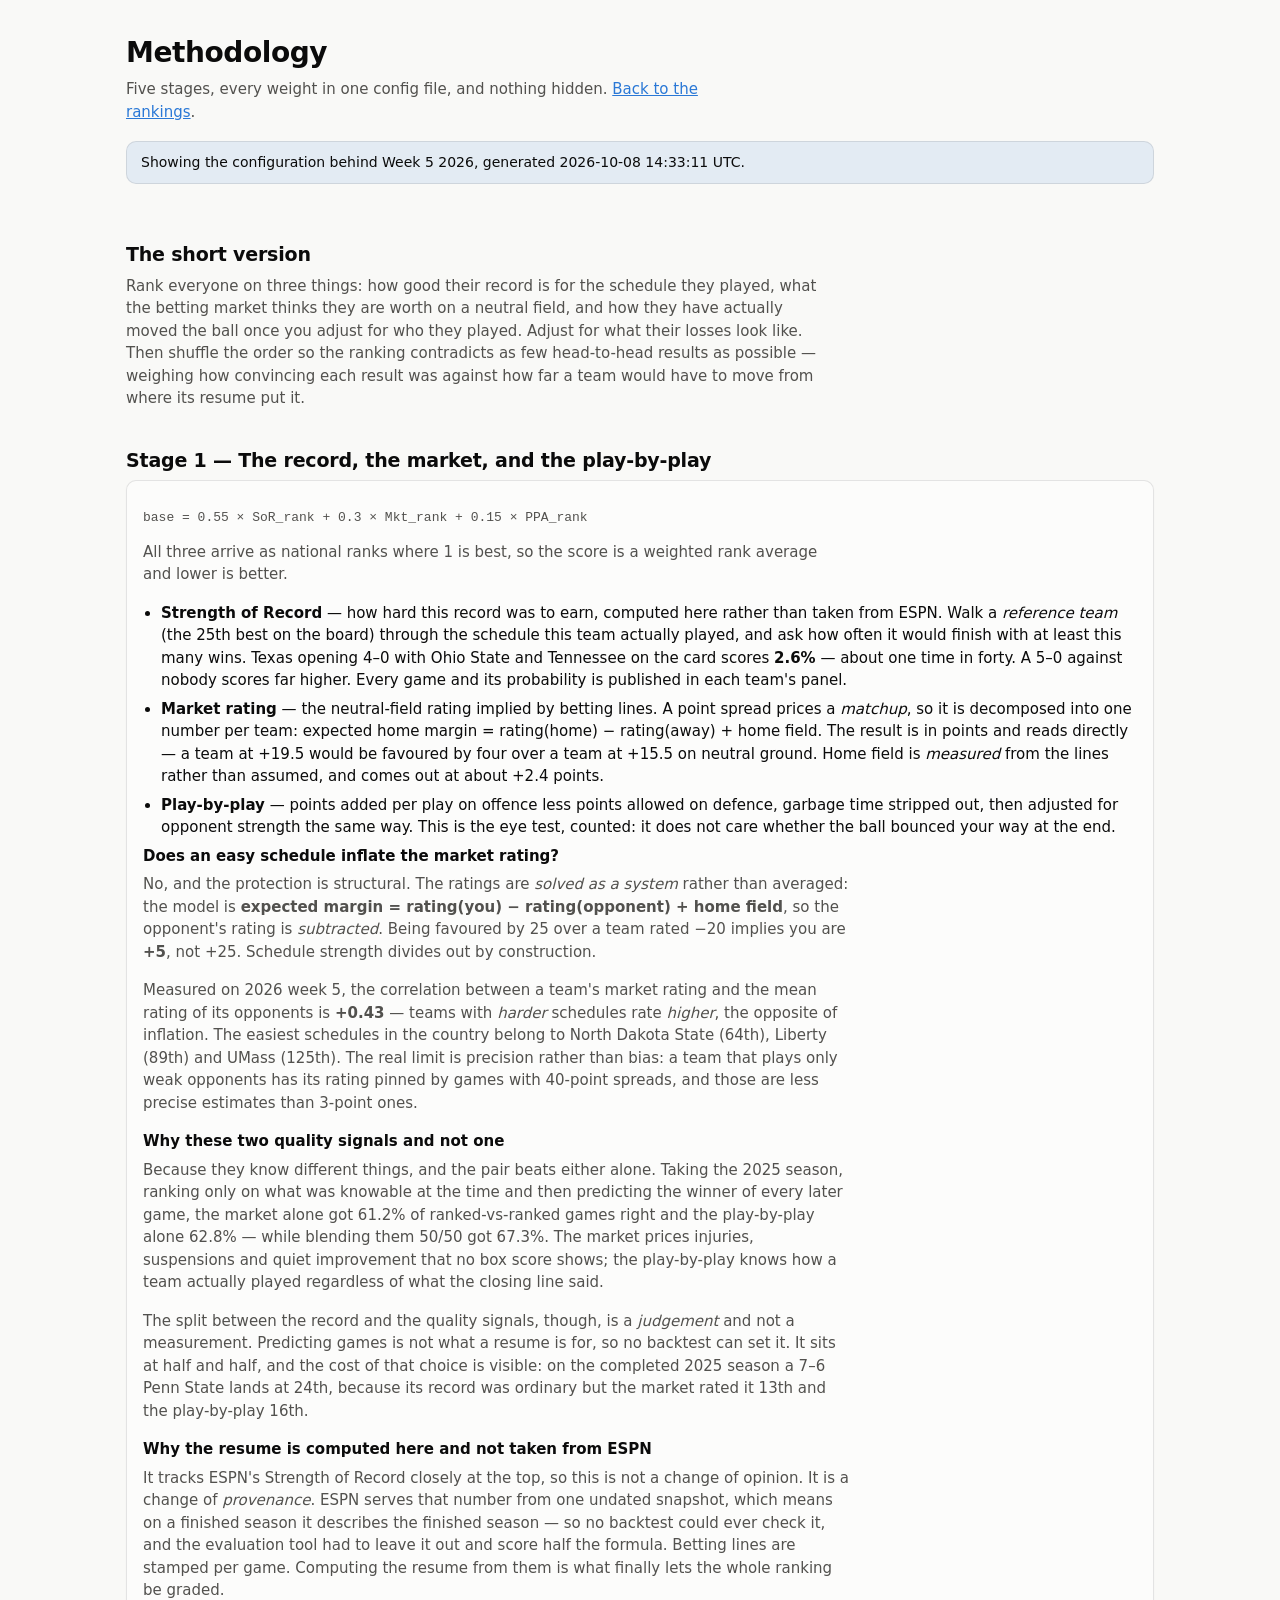
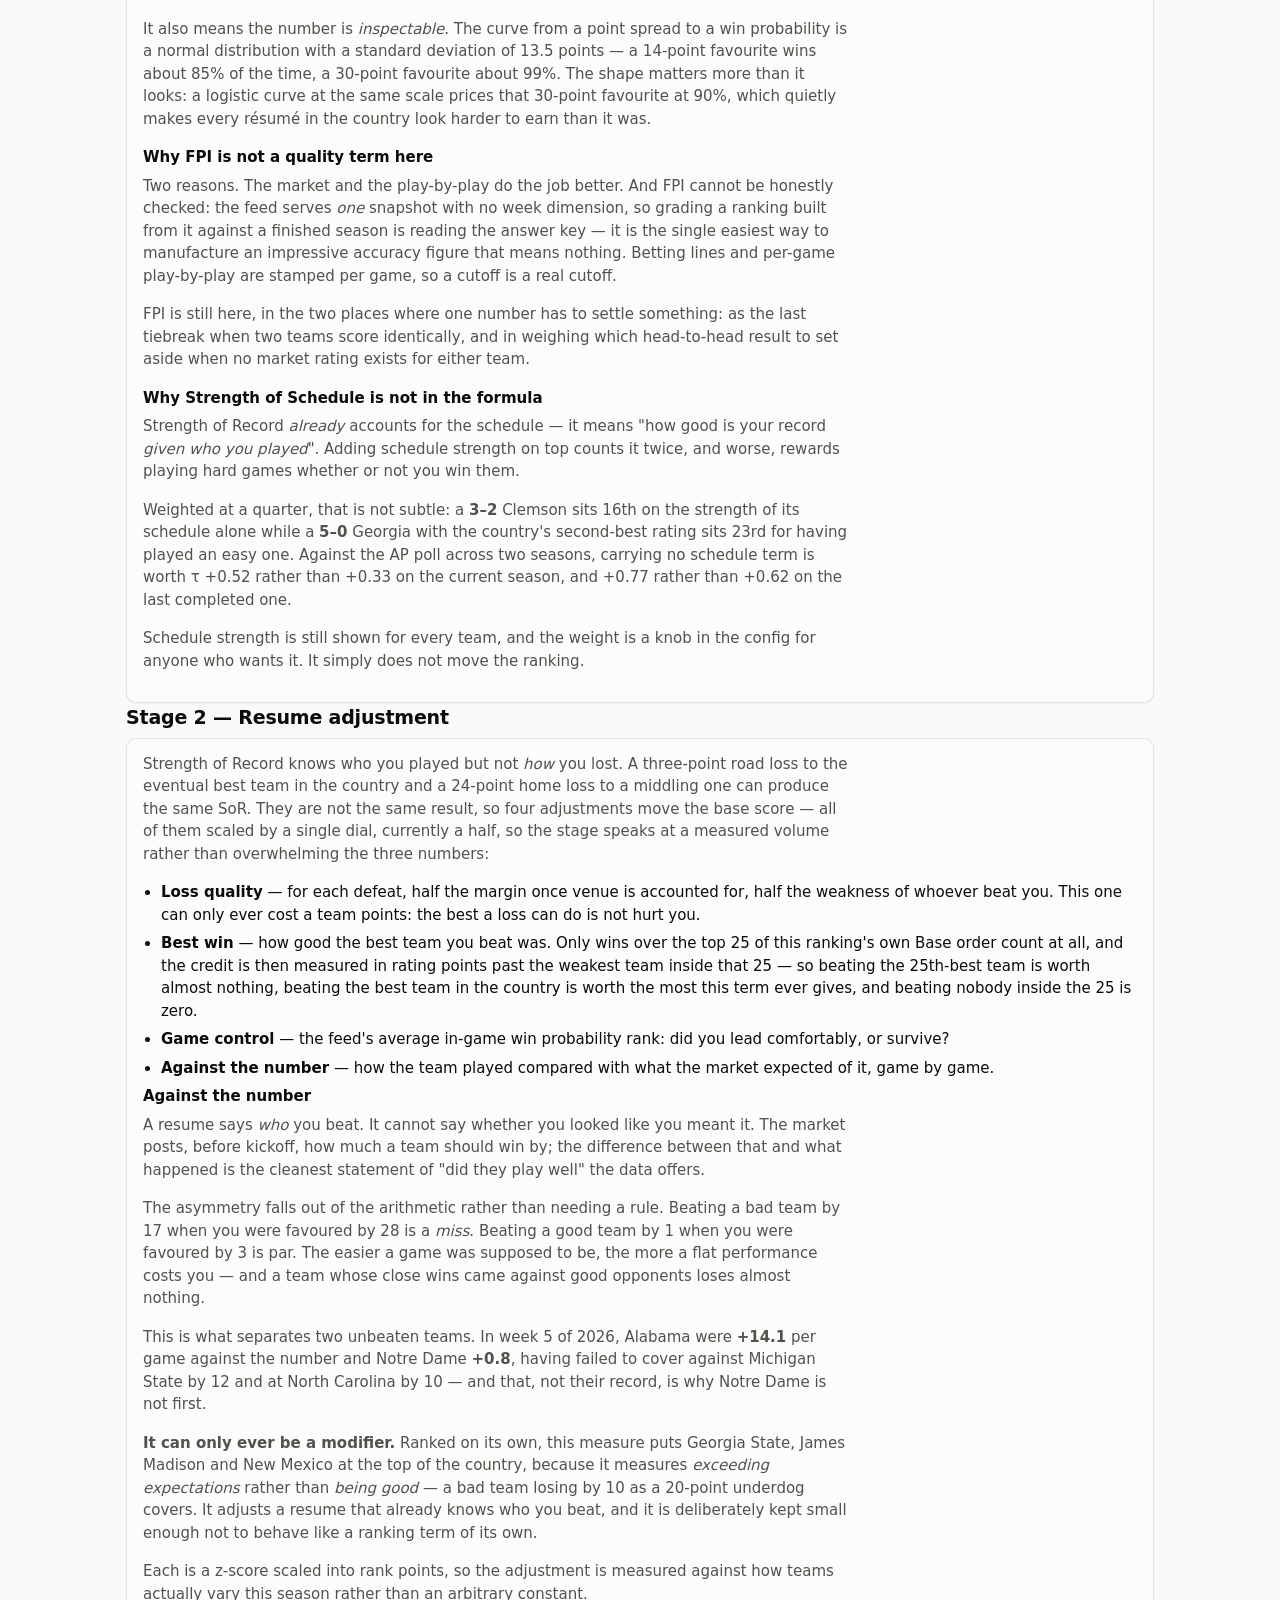
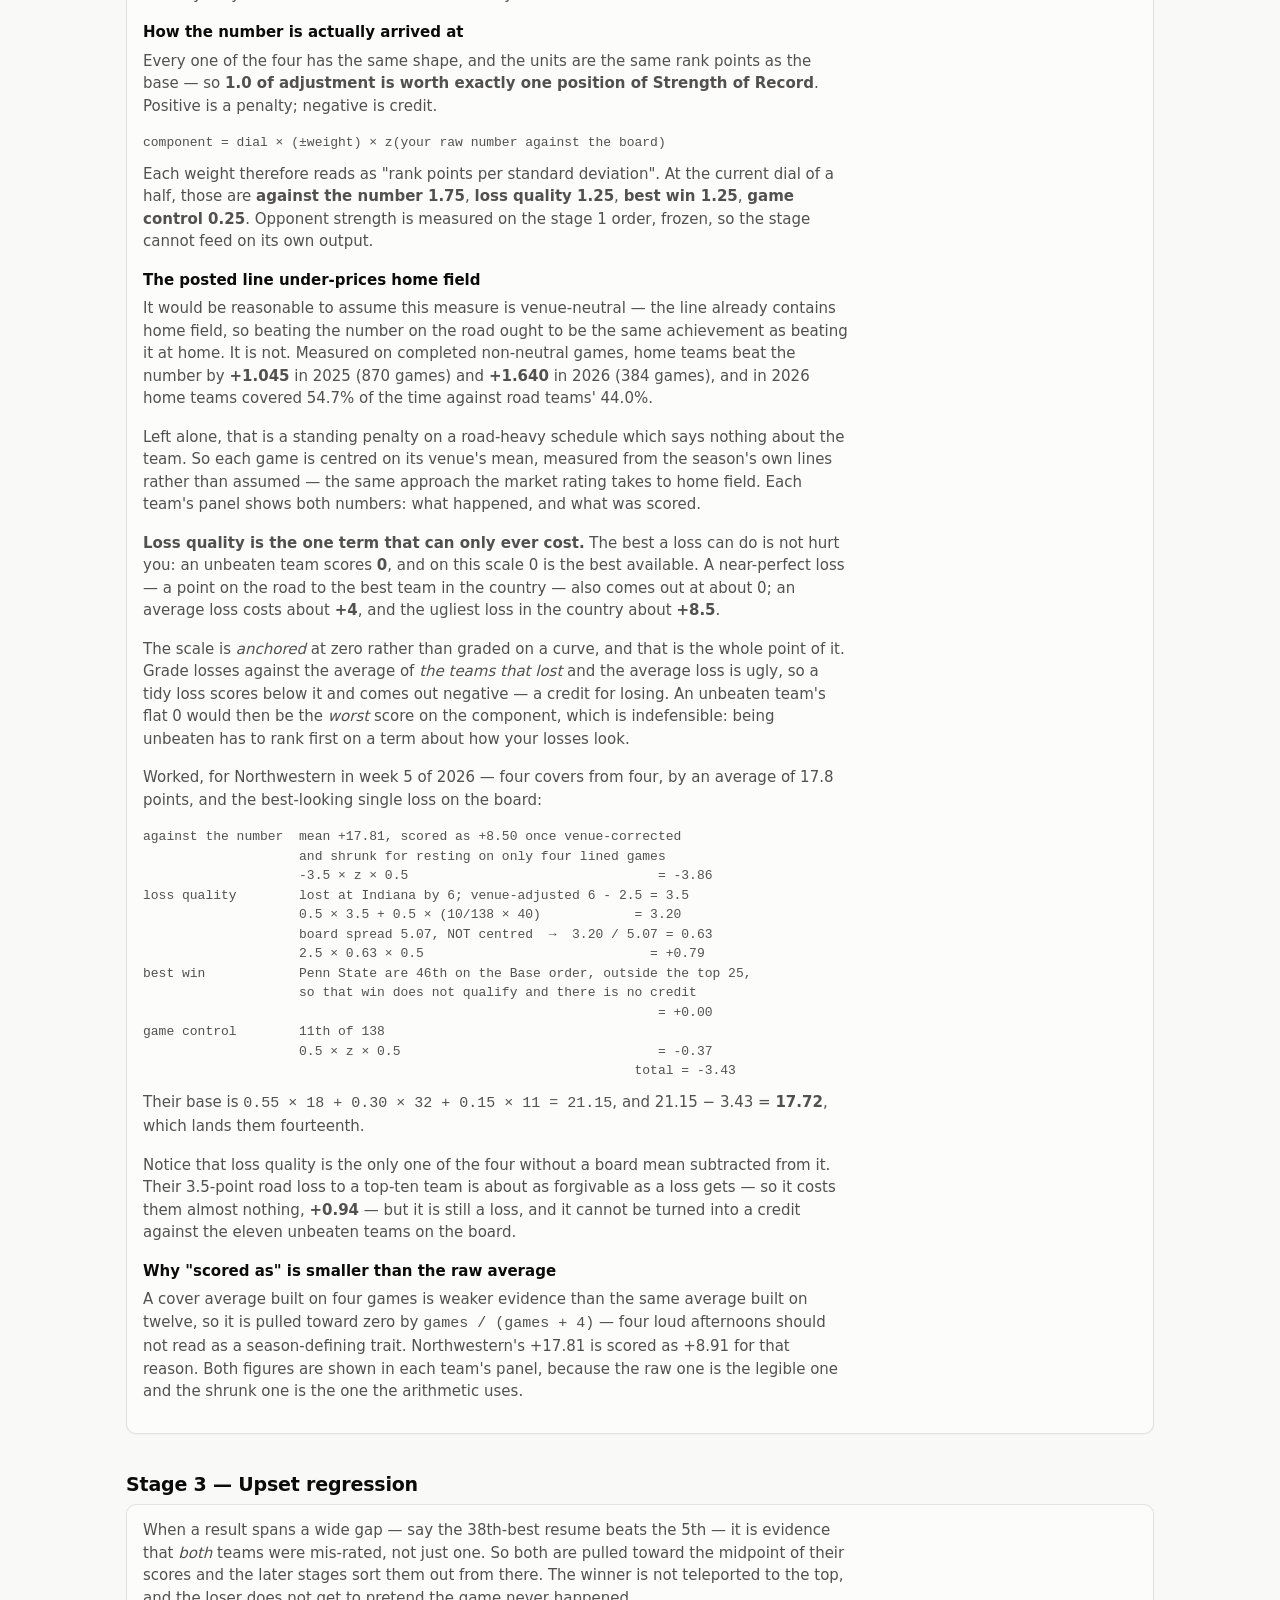
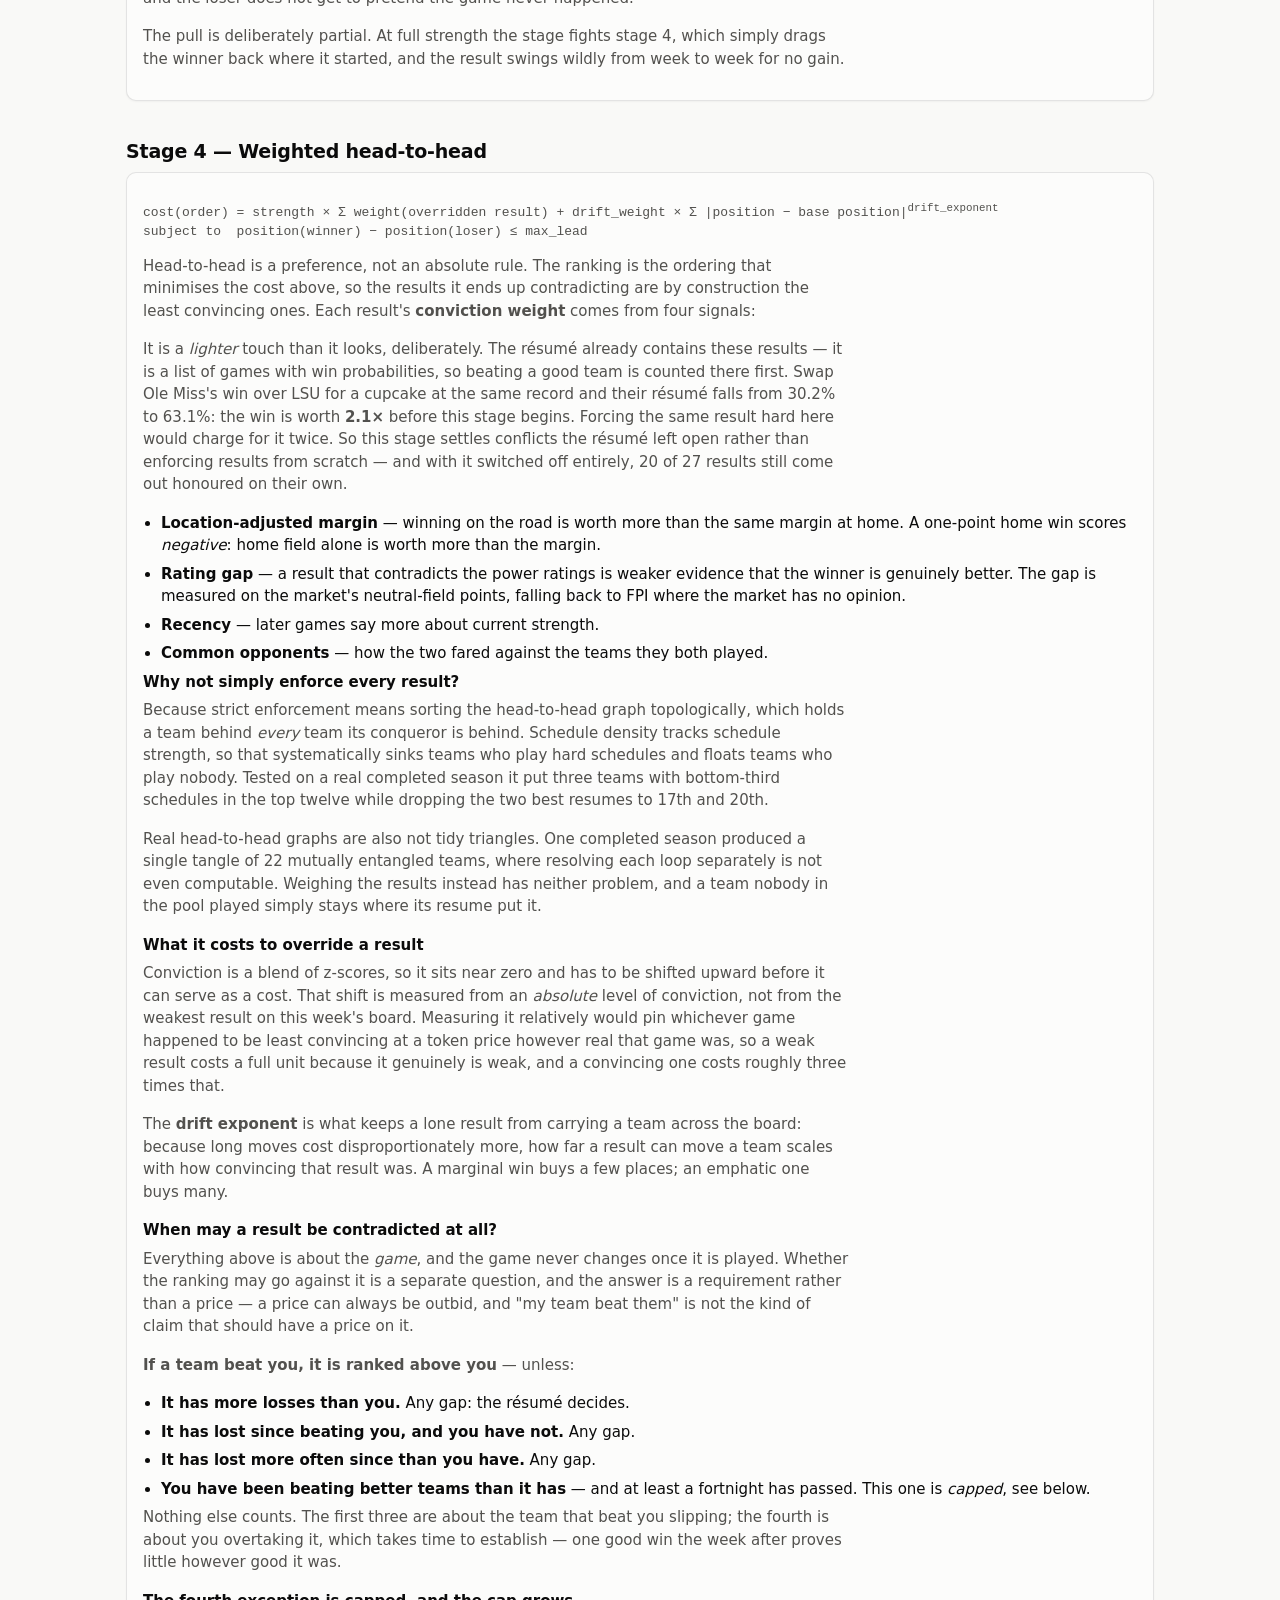
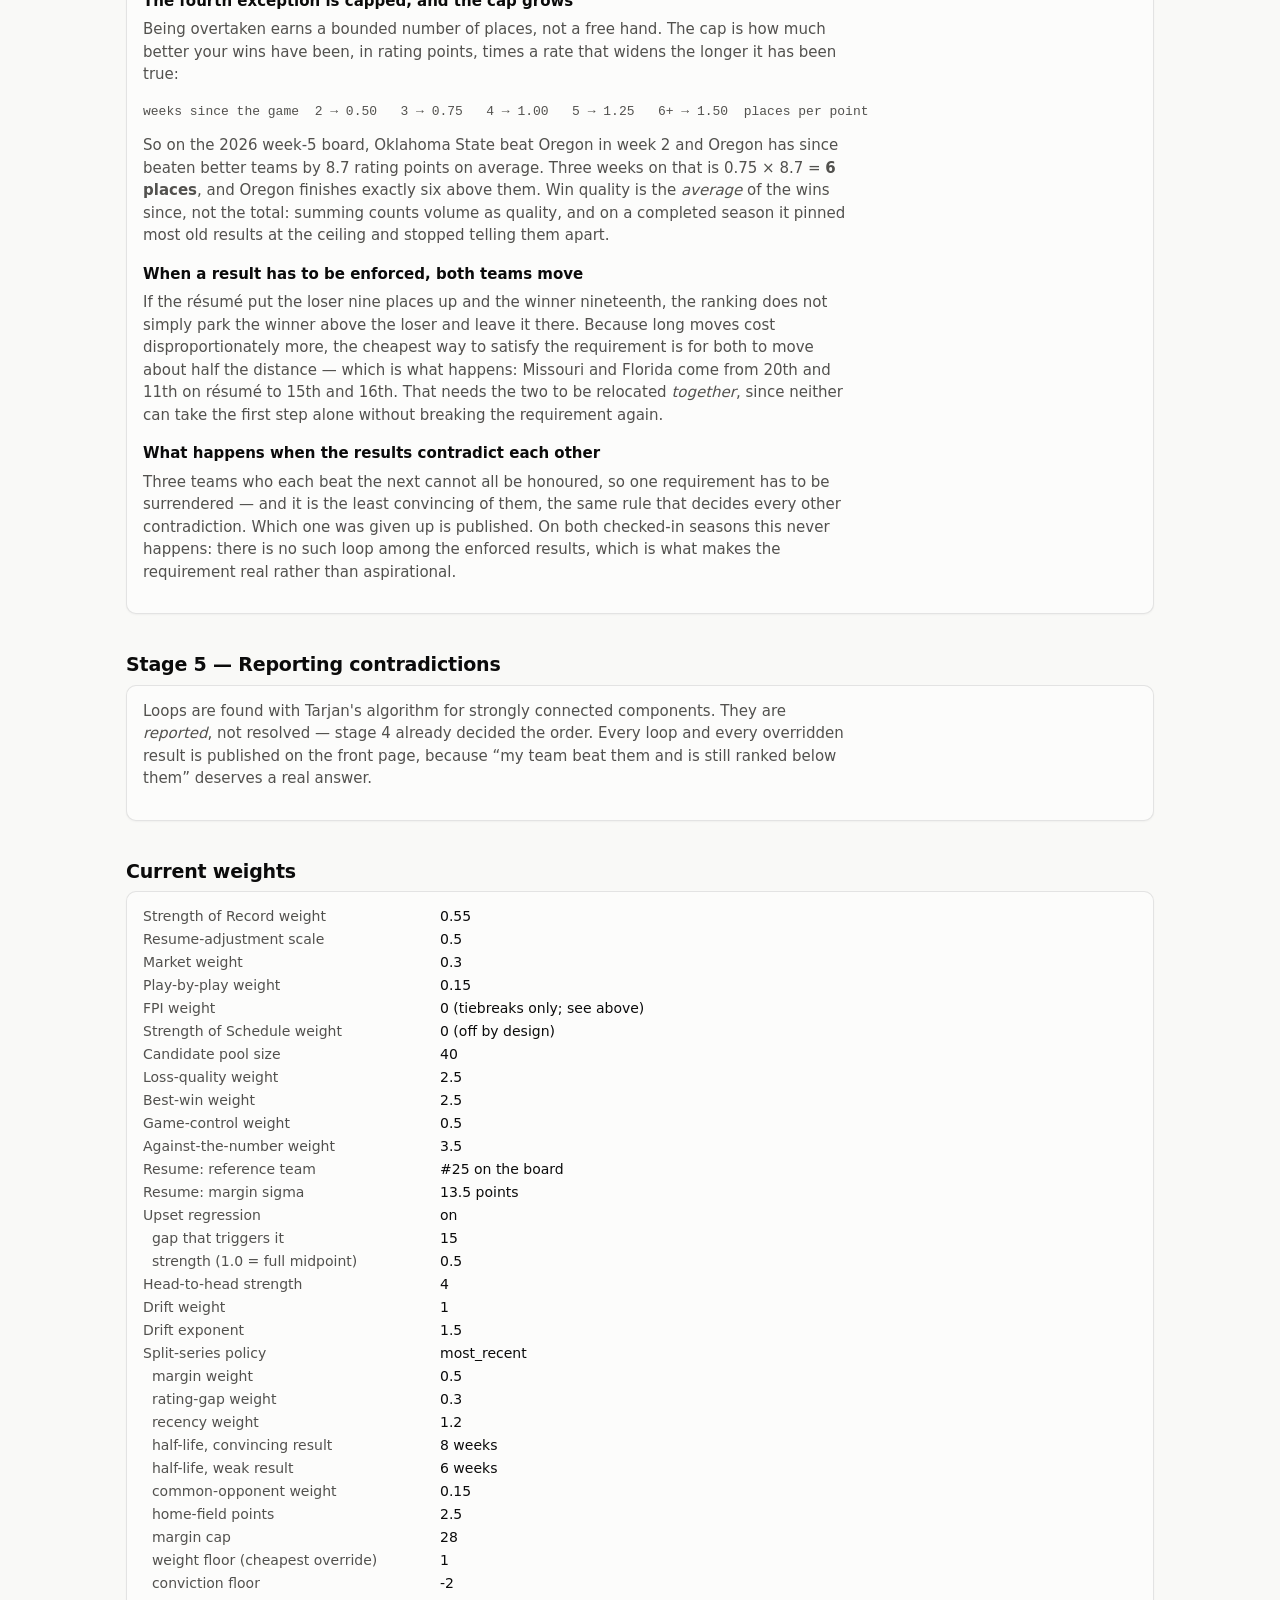
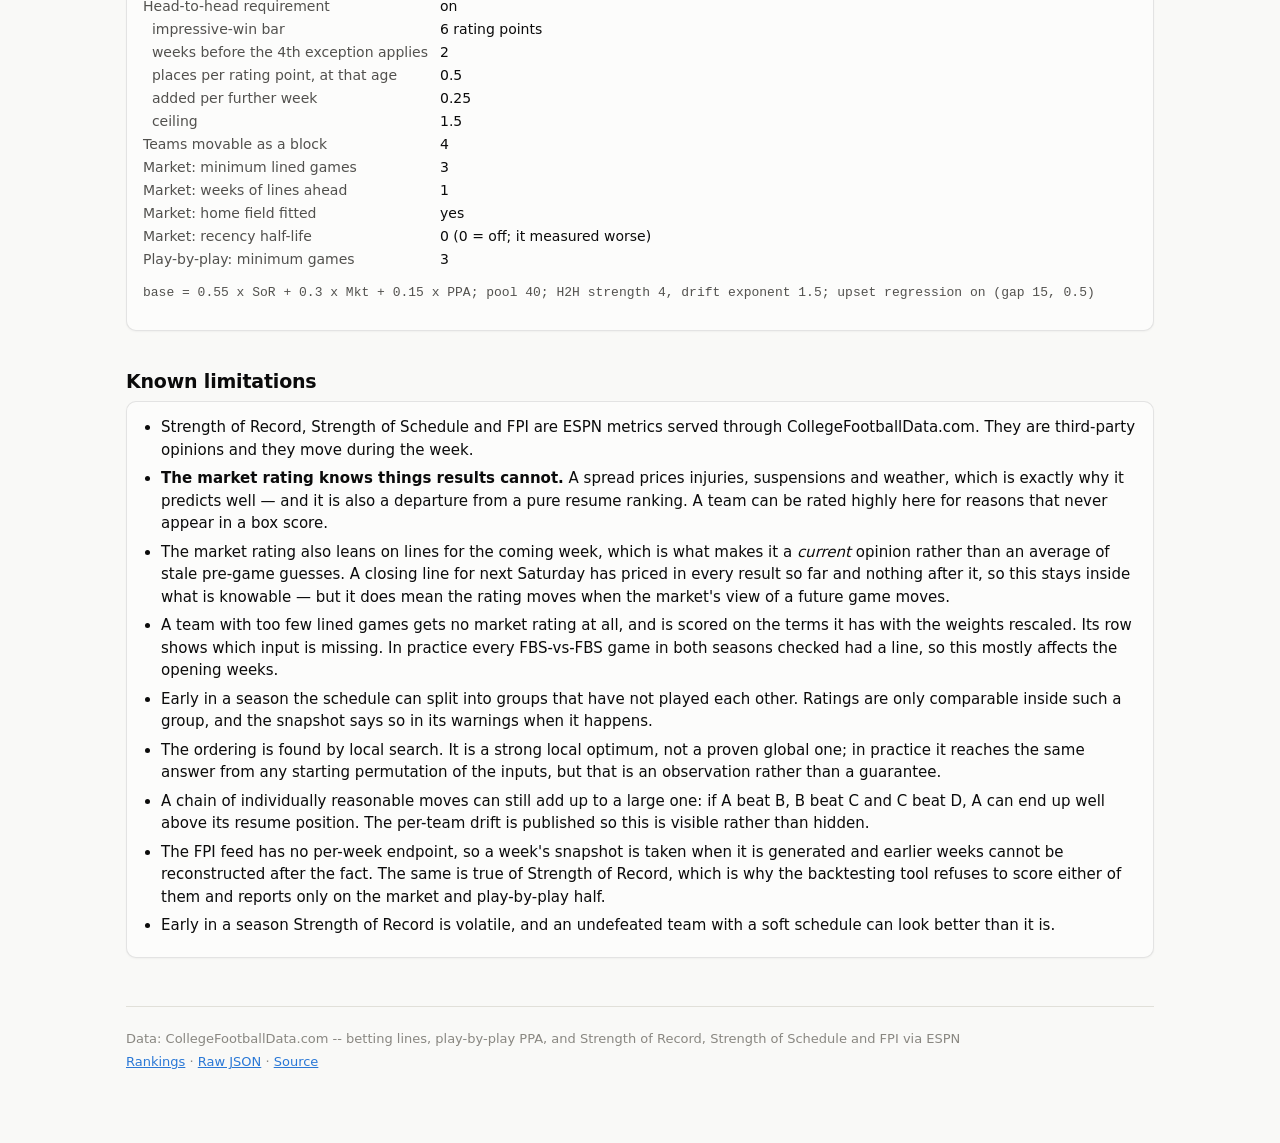
==== commit 08e6d41b: "Move the explanation behind a "How the ranking works" button The page opened on roughly 250 words of" ====
--- a/docs/methodology.html
+++ b/docs/methodology.html
@@ -108,19 +108,18 @@
           It also means the number is <em>inspectable</em>. The curve from a point spread to
           a win probability is a normal distribution with a standard deviation of 13.5
           points &mdash; a 14-point favourite wins about 85% of the time, a 30-point
-          favourite about 99%. Getting that curve wrong is quiet and expensive: an earlier
-          draft used a logistic at the same scale, priced a 30-point favourite at 90%, and
-          made every resume in the country look harder to earn than it was.
-        </p>
-        <h3>Why FPI is no longer in the formula</h3>
-        <p class="lede">
-          It used to be the quality term, and two things pushed it out. The market and the
-          play-by-play simply do its job better. And FPI cannot be honestly checked: the
-          feed serves <em>one</em> snapshot with no week dimension, so grading a ranking
-          built from it against a finished season is reading the answer key. An earlier
-          version of this project quoted 75.5% accuracy from exactly that mistake. Betting
-          lines and per-game play-by-play are both stamped per game, so a cutoff is a real
-          cutoff.
+          favourite about 99%. The shape matters more than it looks: a logistic curve at
+          the same scale prices that 30-point favourite at 90%, which quietly makes every
+          r&eacute;sum&eacute; in the country look harder to earn than it was.
+        </p>
+        <h3>Why FPI is not a quality term here</h3>
+        <p class="lede">
+          Two reasons. The market and the play-by-play do the job better. And FPI cannot be
+          honestly checked: the feed serves <em>one</em> snapshot with no week dimension, so
+          grading a ranking built from it against a finished season is reading the answer
+          key &mdash; it is the single easiest way to manufacture an impressive accuracy
+          figure that means nothing. Betting lines and per-game play-by-play are stamped per
+          game, so a cutoff is a real cutoff.
         </p>
         <p class="lede">
           FPI is still here, in the two places where one number has to settle something: as
@@ -129,22 +128,22 @@
         </p>
         <h3>Why Strength of Schedule is not in the formula</h3>
         <p class="lede">
-          It used to be, at a quarter of the weight, and it was the single biggest source of
-          nonsense. Strength of Record <em>already</em> accounts for the schedule &mdash; it
-          means "how good is your record <em>given who you played</em>". Adding schedule
-          strength again counts it twice, and worse, rewards playing hard games whether or
-          not you win them.
-        </p>
-        <p class="lede">
-          The damage was not subtle. A <b>3&ndash;2</b> Clemson sat at 16th on the strength of
-          its schedule alone, while a <b>5&ndash;0</b> Georgia with the country's second-best
-          rating sat at 23rd for having played an easy one. Measured against the AP poll across
-          two seasons, dropping the term moved rank correlation from &tau; +0.33 to +0.52 on the
-          current season and +0.62 to +0.77 on the last completed one.
-        </p>
-        <p class="lede">
-          Schedule strength is still shown for every team, and the weight is still a knob in
-          the config for anyone who wants it. It just no longer moves the ranking.
+          Strength of Record <em>already</em> accounts for the schedule &mdash; it means
+          "how good is your record <em>given who you played</em>". Adding schedule strength
+          on top counts it twice, and worse, rewards playing hard games whether or not you
+          win them.
+        </p>
+        <p class="lede">
+          Weighted at a quarter, that is not subtle: a <b>3&ndash;2</b> Clemson sits 16th on
+          the strength of its schedule alone while a <b>5&ndash;0</b> Georgia with the
+          country's second-best rating sits 23rd for having played an easy one. Against the
+          AP poll across two seasons, carrying no schedule term is worth &tau; +0.52 rather
+          than +0.33 on the current season, and +0.77 rather than +0.62 on the last
+          completed one.
+        </p>
+        <p class="lede">
+          Schedule strength is still shown for every team, and the weight is a knob in the
+          config for anyone who wants it. It simply does not move the ranking.
         </p>
       </div></div>
 
@@ -243,14 +242,12 @@
           <b>+4</b>, and the ugliest loss in the country about <b>+8.5</b>.
         </p>
         <p class="lede">
-          It did not always work that way, and the old behaviour is worth stating because
-          it was wrong in an instructive direction. Loss quality used to be graded on a
-          curve against <em>the teams that had lost</em>. The average loss is ugly, so a
-          tidy loss scored below that average and came out <em>negative</em> &mdash; a
-          credit. An unbeaten team's 0 was then the <em>worst</em> score on the component:
-          on the finished 2025 board a 16-0 Indiana placed last in the top 25 on loss
-          quality, while Notre Dame banked 7.2 rank points for having lost well. Being
-          unbeaten now ranks first on this term, which is the only defensible answer.
+          The scale is <em>anchored</em> at zero rather than graded on a curve, and that is
+          the whole point of it. Grade losses against the average of <em>the teams that
+          lost</em> and the average loss is ugly, so a tidy loss scores below it and comes
+          out negative &mdash; a credit for losing. An unbeaten team's flat 0 would then be
+          the <em>worst</em> score on the component, which is indefensible: being unbeaten
+          has to rank first on a term about how your losses look.
         </p>
         <p class="lede">
           Worked, for Northwestern in week 5 of 2026 &mdash; four covers from four, by an
@@ -361,15 +358,12 @@
         </p>
         <h3>What it costs to override a result</h3>
         <p class="lede">
-          Every result carries a real price, and that is a deliberate correction. Conviction
-          is a blend of z-scores, so it sits near zero and has to be shifted upward before
-          it can serve as a cost. That shift used to be measured from the weakest result on
-          the board, which meant whichever game happened to be least convincing was always
-          pinned at a token value &mdash; about a seventeenth of a typical result &mdash;
-          however real that game was. It is why a 2025 Oklahoma State win over Oregon was
-          set aside essentially for free. The floor is now an absolute level of conviction:
-          a weak result costs a full unit because it genuinely is weak, and a convincing one
-          costs roughly three times that rather than seventeen.
+          Conviction is a blend of z-scores, so it sits near zero and has to be shifted
+          upward before it can serve as a cost. That shift is measured from an <em>absolute</em>
+          level of conviction, not from the weakest result on this week's board. Measuring it
+          relatively would pin whichever game happened to be least convincing at a token
+          price however real that game was, so a weak result costs a full unit because it
+          genuinely is weak, and a convincing one costs roughly three times that.
         </p>
         <p class="lede">
           The <b>drift exponent</b> is what keeps a lone result from carrying a team across
@@ -381,13 +375,11 @@
         <h3>When may a result be contradicted at all?</h3>
         <p class="lede">
           Everything above is about the <em>game</em>, and the game never changes once it is
-          played. Whether the ranking may go against it is a separate question, and it used
-          to go unasked: every result was a price, so one could always be outbid. That
-          published a 45&ndash;17 Missouri win over Florida with <b>Florida ranked above
-          them</b>, on the Saturday it happened, with nothing in between.
-        </p>
-        <p class="lede">
-          So the rule is now a requirement with a closed list of exceptions.
+          played. Whether the ranking may go against it is a separate question, and the
+          answer is a requirement rather than a price &mdash; a price can always be outbid,
+          and "my team beat them" is not the kind of claim that should have a price on it.
+        </p>
+        <p class="lede">
           <b>If a team beat you, it is ranked above you</b> &mdash; unless:
         </p>
         <ul class="reasons">
--- a/docs/assets/style.css
+++ b/docs/assets/style.css
@@ -105,6 +105,9 @@
 
 .controls { display: flex; flex-wrap: wrap; gap: 12px; align-items: center; }
 .controls label { color: var(--ink-2); font-size: 0.875rem; }
+/* Keeps the label with its control when the row wraps on a narrow screen,
+   rather than stranding the word "Week" at the end of the line above. */
+.control-group { display: inline-flex; align-items: center; gap: 8px; }
 select, .btn {
   font: inherit; font-size: 0.9rem; color: var(--ink);
   background: var(--surface); border: 1px solid var(--rule-strong);
@@ -114,6 +117,52 @@
   outline: 2px solid var(--accent); outline-offset: 2px;
 }
 .stamp { color: var(--ink-muted); font-size: 0.8125rem; font-variant-numeric: tabular-nums; }
+
+/* The primary call to action, because on a first visit it is the only thing on
+   the page that explains any of this. */
+.btn.primary {
+  background: var(--accent); border-color: var(--accent);
+  color: #ffffff; font-weight: 600;
+}
+
+/* ---------- "How the ranking works" ----------
+   Everything explanatory lives in here rather than above the table, so the page
+   opens on the ranking itself. A native <dialog> gets Escape-to-close, focus
+   trapping and inert background for free; it needs Safari 15.4+, and the button
+   that opens it is simply inert on anything older rather than broken. */
+dialog#how-it-works {
+  width: min(64ch, calc(100vw - 32px));
+  max-height: min(84vh, 900px);
+  padding: 0;
+  border: 1px solid var(--border);
+  border-radius: var(--radius);
+  background: var(--surface);
+  color: var(--ink);
+  box-shadow: 0 12px 40px rgba(11, 11, 11, 0.22);
+  overflow: hidden;                      /* the body scrolls, not the shell */
+}
+dialog#how-it-works::backdrop { background: rgba(11, 11, 11, 0.55); }
+
+.dialog-head {
+  position: sticky; top: 0; z-index: 1;
+  display: flex; align-items: center; justify-content: space-between; gap: 16px;
+  padding: 16px 20px; background: var(--surface);
+  border-bottom: 1px solid var(--rule);
+}
+.dialog-head h2 { margin: 0; font-size: 1.125rem; }
+.dialog-body {
+  padding: 4px 20px 20px;
+  overflow-y: auto;
+  max-height: calc(min(84vh, 900px) - 58px);
+  -webkit-overflow-scrolling: touch;
+}
+.dialog-body h3 {
+  margin: 22px 0 6px; font-size: 1rem;
+  padding-top: 14px; border-top: 1px solid var(--rule);
+}
+.dialog-body h3:first-of-type { border-top: 0; padding-top: 0; margin-top: 8px; }
+.dialog-body .lede { max-width: none; }
+.dialog-body .inputs { margin: 10px 0 14px; }
 
 .banner {
   margin: 16px 0 0; padding: 10px 14px; border-radius: var(--radius);
@@ -190,6 +239,7 @@
 
 /* ---------- detail panel ---------- */
 tr.detail > td { background: var(--surface-2); padding: 0; border-bottom: 1px solid var(--rule-strong); }
+/* Also restated inside the phone block, where an ID selector outranks this. */
 tr.detail[hidden] { display: none; }
 .detail-inner { padding: 16px 16px 0; display: grid; gap: 18px 28px; grid-template-columns: minmax(0, 1.1fr) minmax(0, 1fr); }
 .detail-wide { padding: 4px 16px 16px; }
@@ -258,6 +308,12 @@
   #rankings-table tbody,
   #rankings-table tr,
   #rankings-table td { display: block; width: auto; }
+  /* ...but `hidden` still has to mean hidden. The rule above is an ID selector,
+     so it outranks the plain `tr.detail[hidden] { display: none }` further up and
+     FORCED EVERY EXPANDED PANEL OPEN on a phone -- all 25 of them, which took the
+     page from 3,700px tall to 65,000px and made the list unusable. Any rule that
+     sets `display` on these rows needs this one after it. */
+  #rankings-table tr[hidden] { display: none; }
   #rankings-table thead { display: none; }          /* labels live on the cells */
   #rankings-table caption {
     display: block; width: 100%;
@@ -387,6 +443,15 @@
 
   /* Every other wide table keeps its own horizontal scroll box. */
   .table-scroll > table { min-width: 30rem; }
+
+  /* A floating card at 390px wastes the screen it is trying to use, so the
+     dialog becomes a full-height sheet. */
+  dialog#how-it-works {
+    width: 100vw; max-width: 100vw;
+    height: 100dvh; max-height: 100dvh;
+    margin: 0; border: 0; border-radius: 0;
+  }
+  .dialog-body { max-height: calc(100dvh - 58px); }
 }
 
 /* Tablets: keep the table, drop only the secondary columns. */
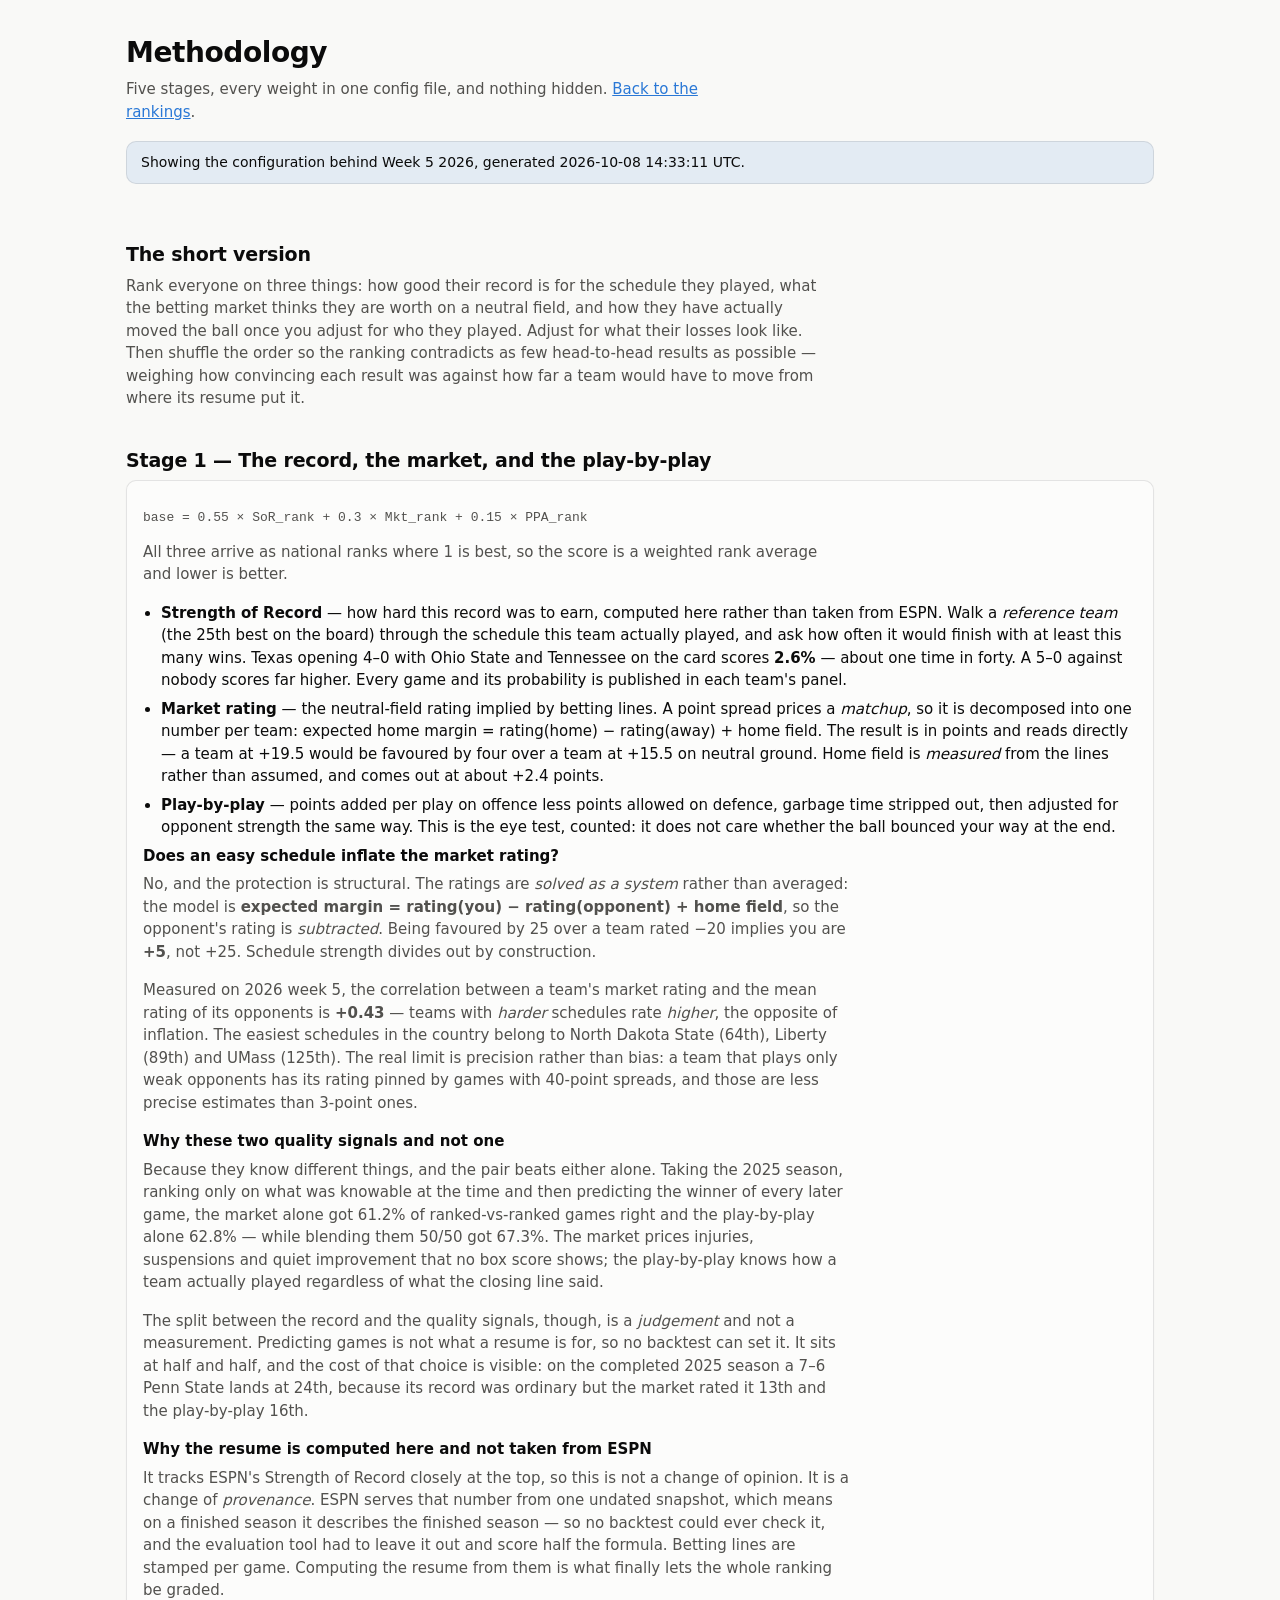
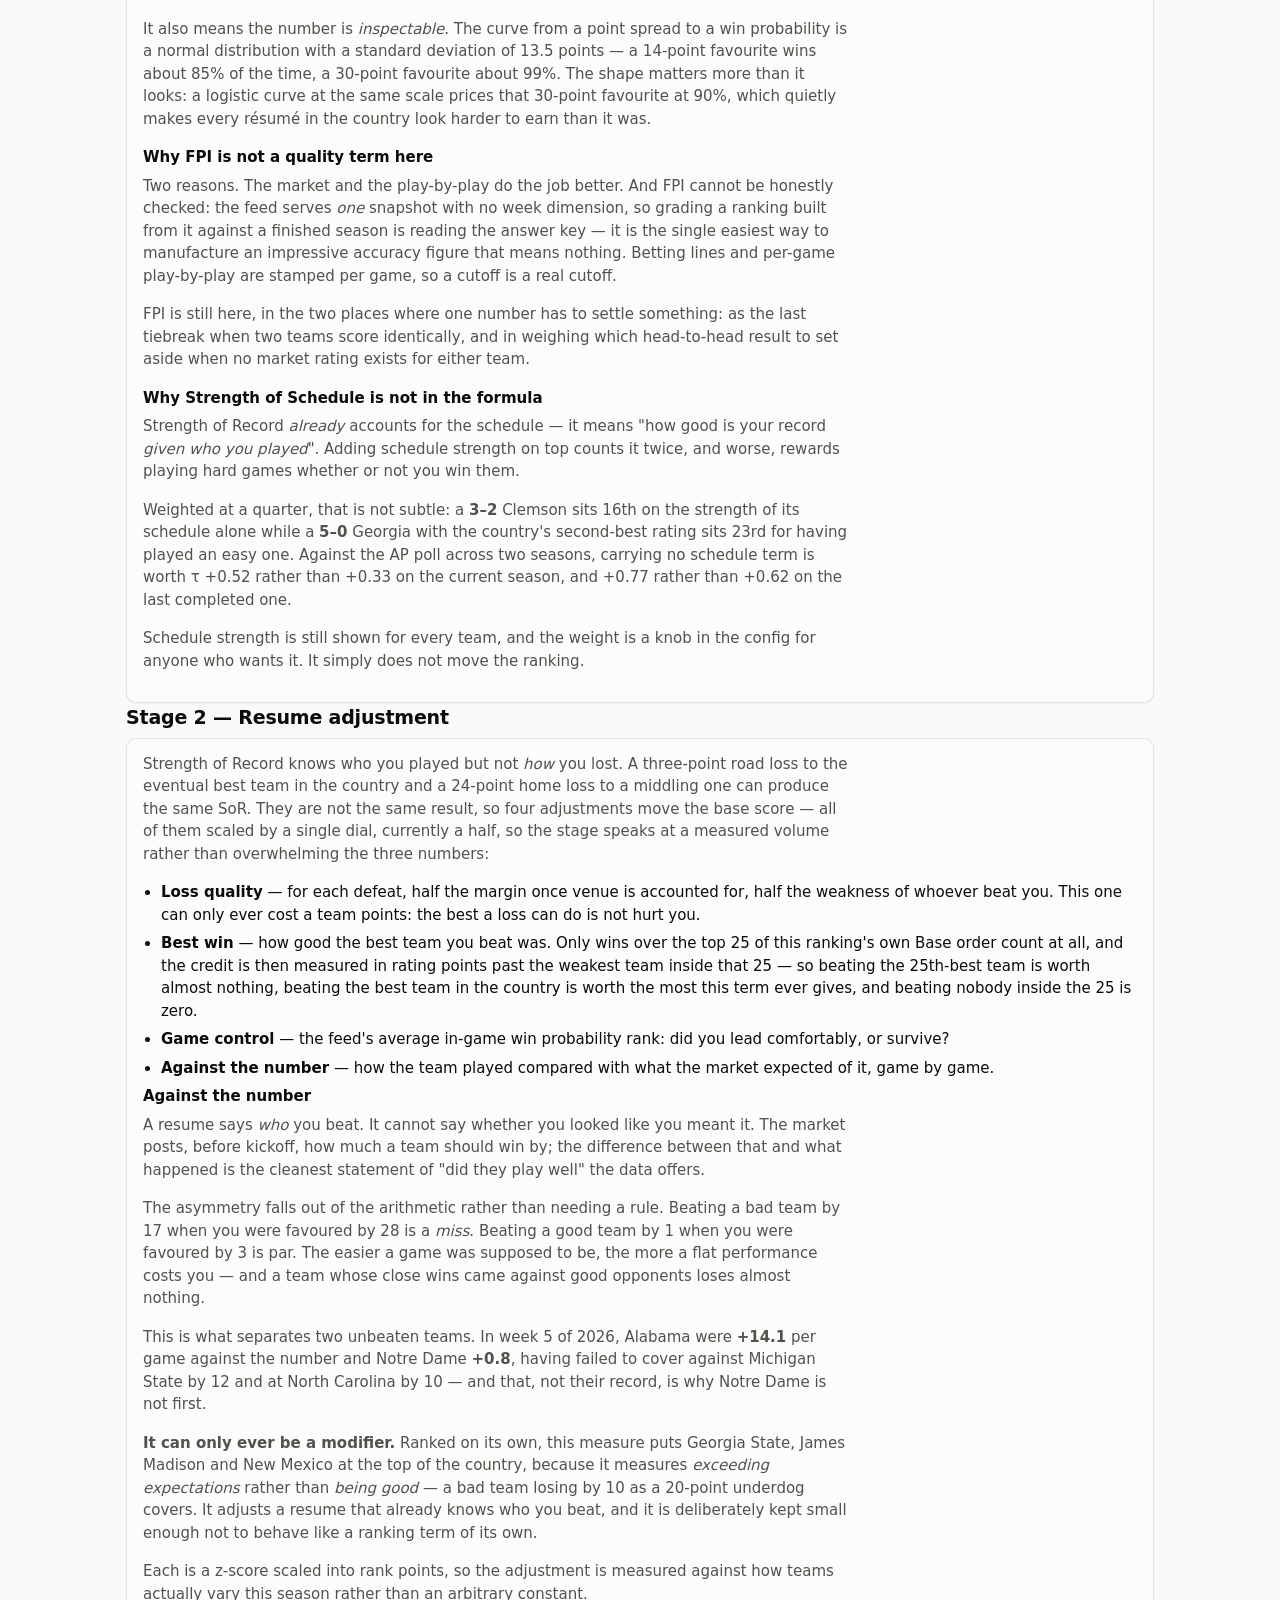
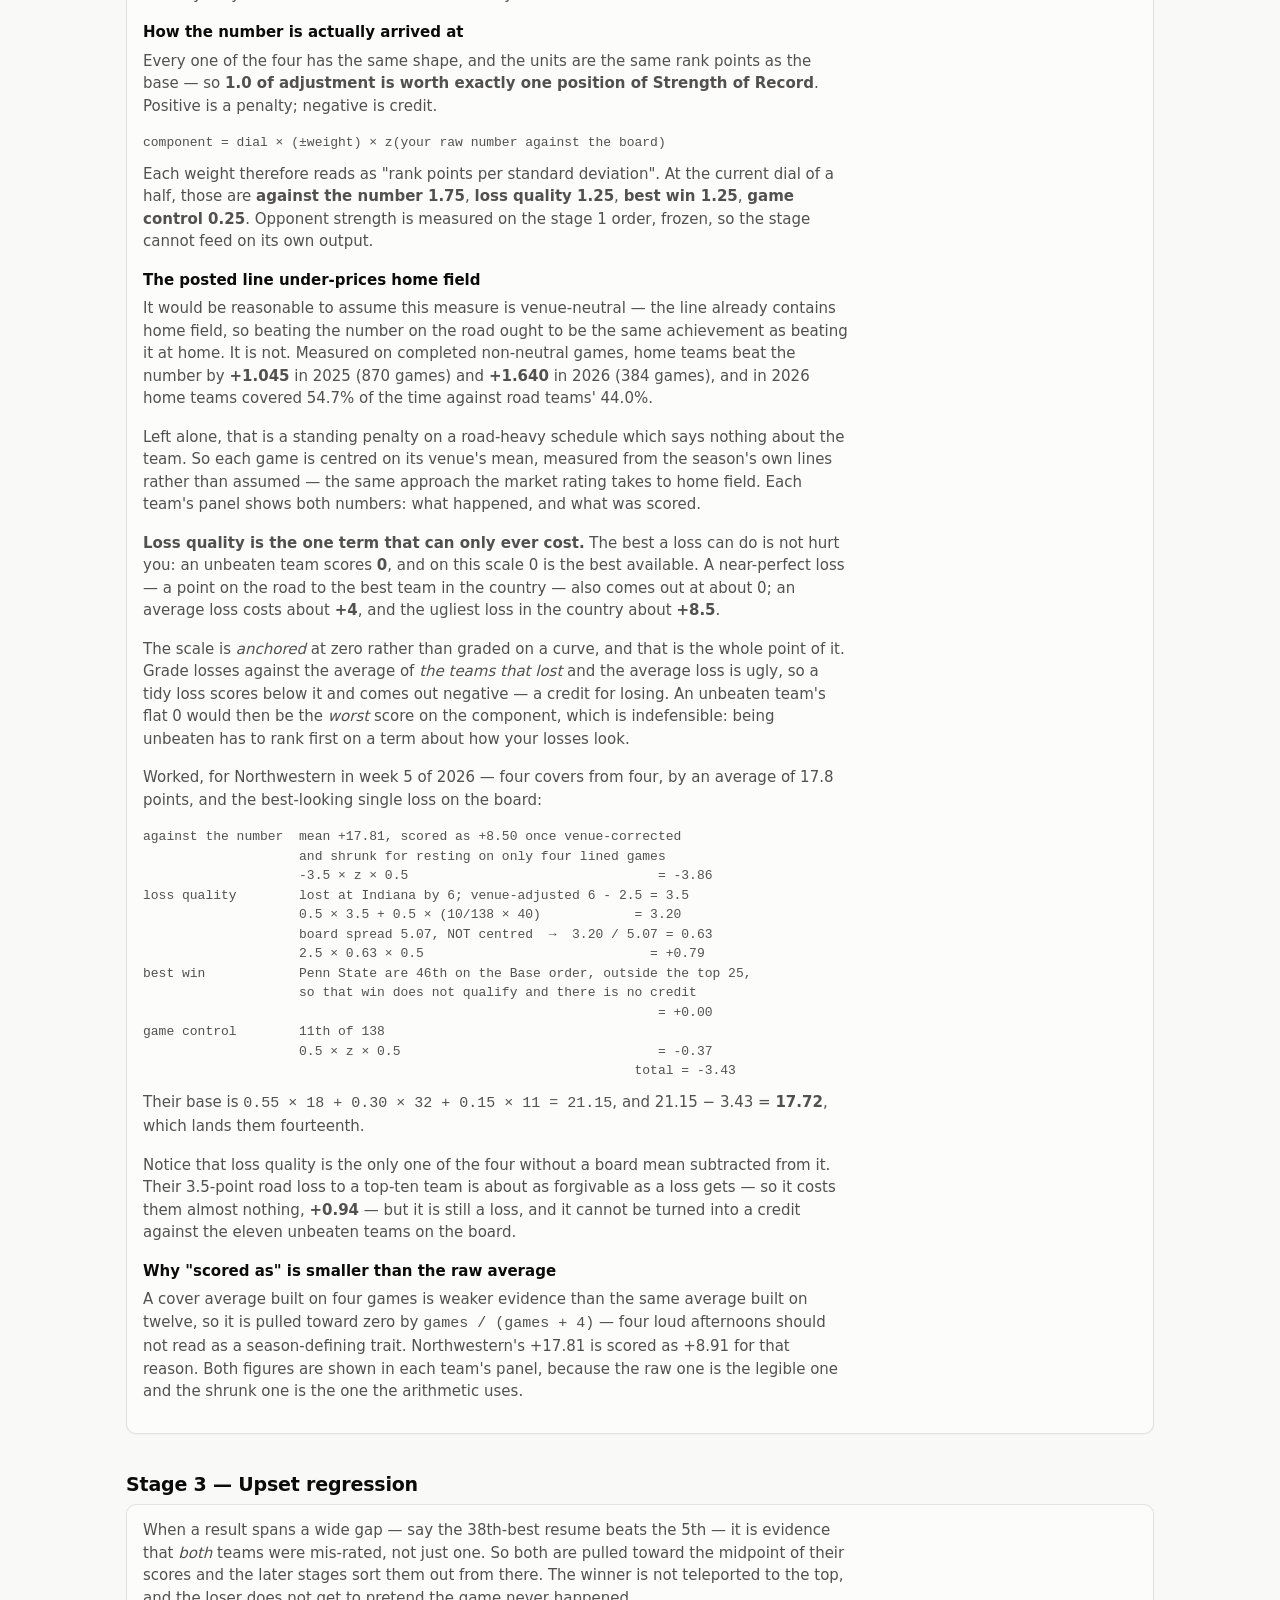
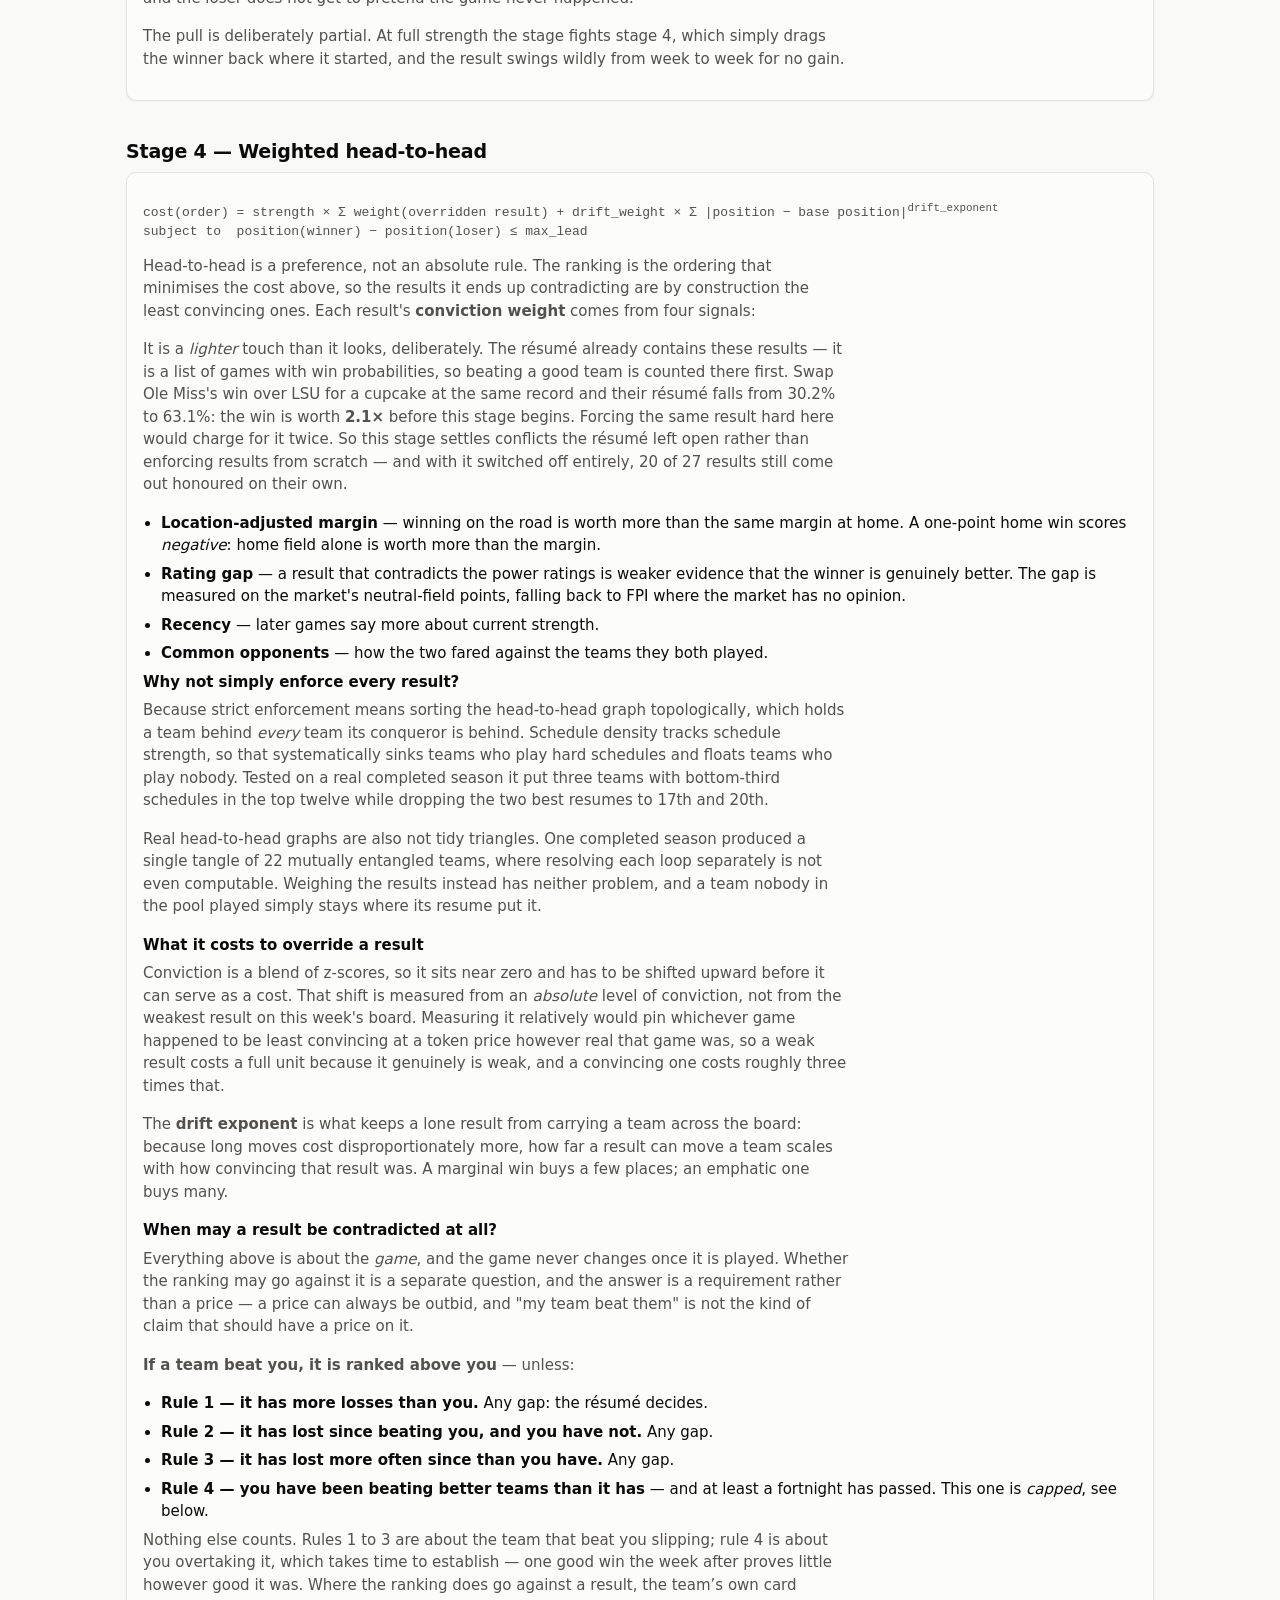
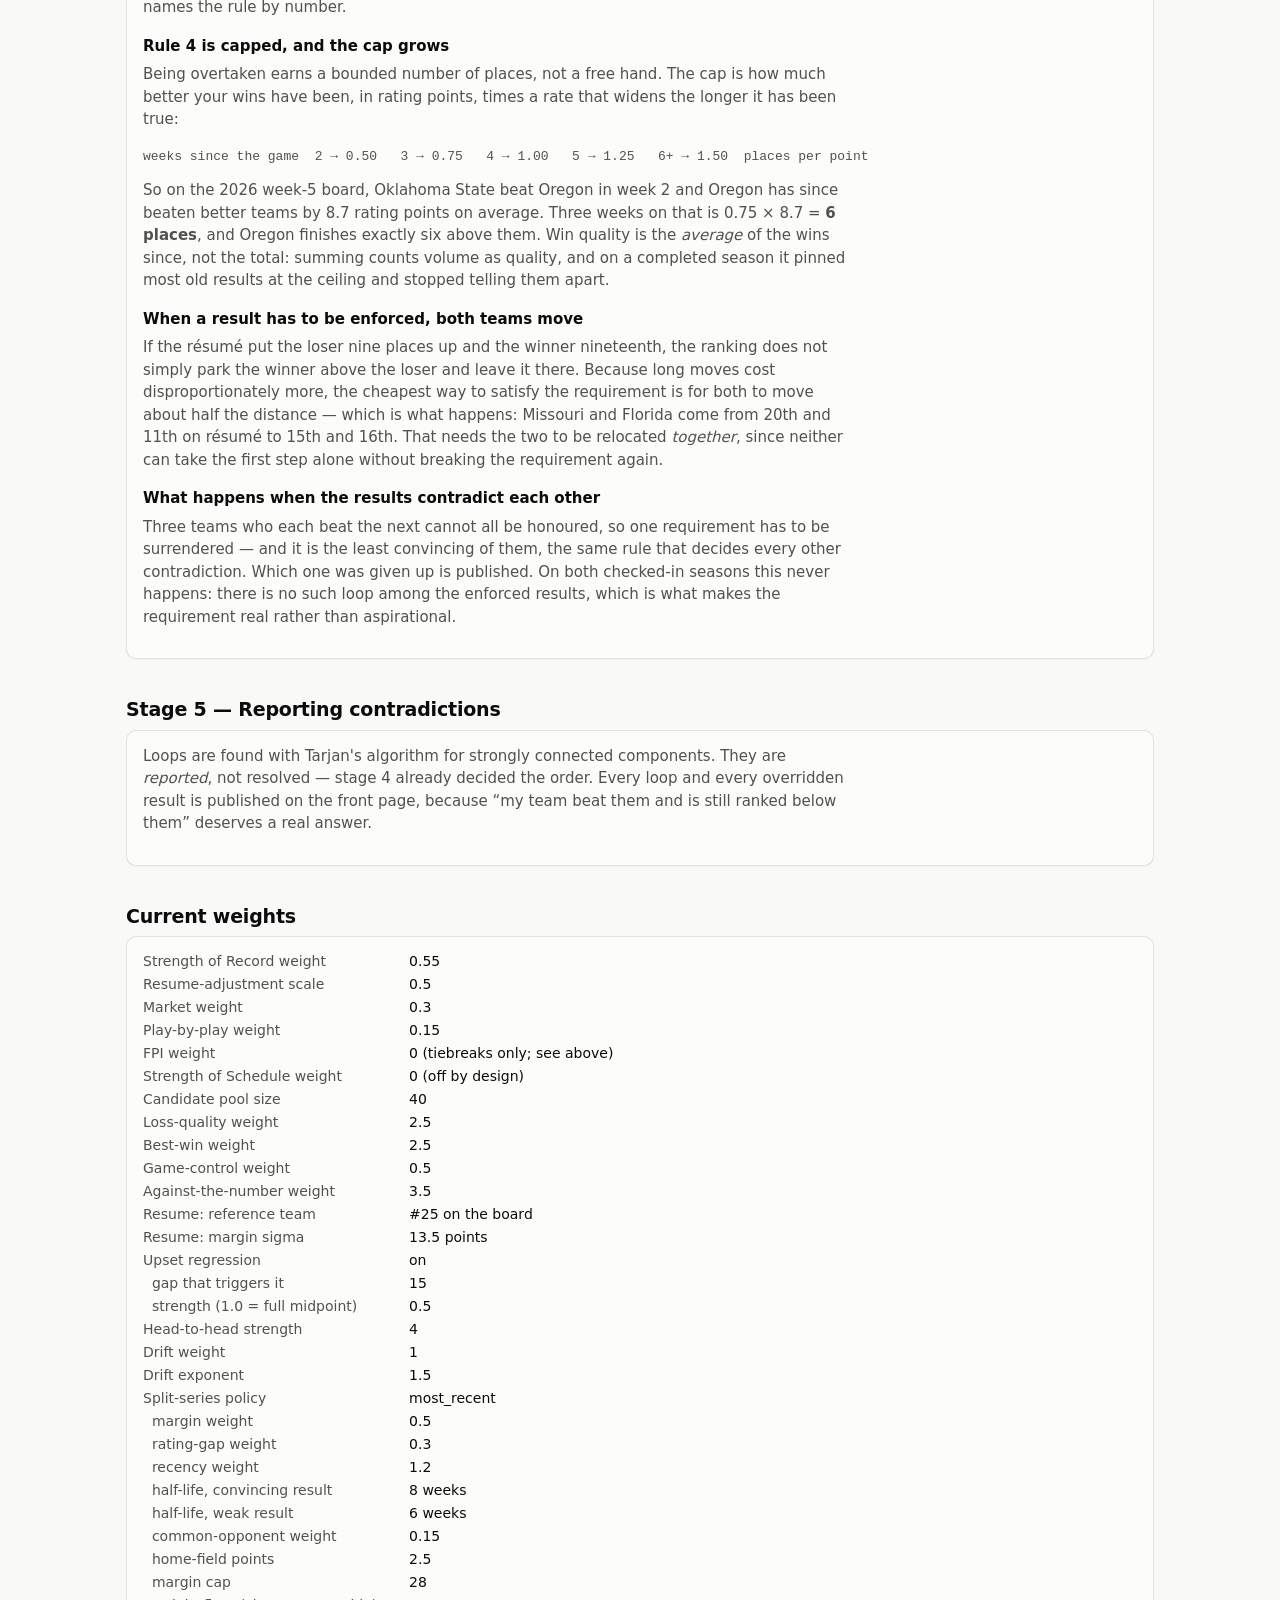
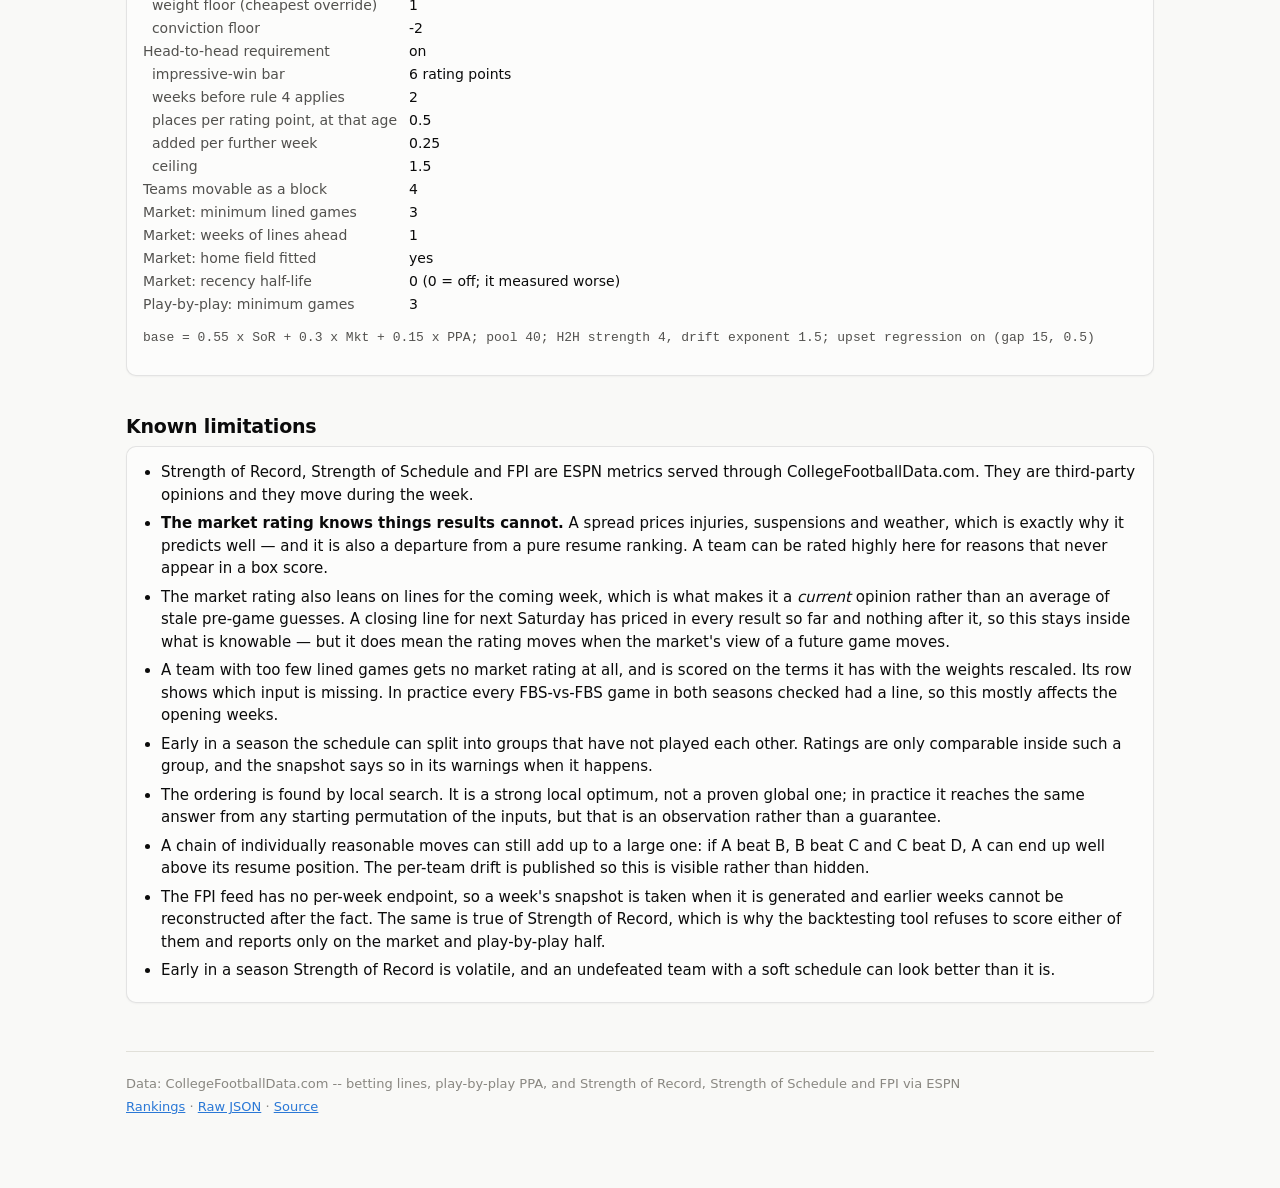
==== commit bdf64974: "Publish the venue step, put the worst game on the raw scale, number the rules ## The cover sentence " ====
--- a/docs/methodology.html
+++ b/docs/methodology.html
@@ -5,7 +5,7 @@
 <meta name="viewport" content="width=device-width, initial-scale=1">
 <title>Methodology &mdash; CFB Top 25</title>
 <meta name="description" content="How the CFB Top 25 is computed: Strength of Record and Strength of Schedule, resume adjustment, upset regression, and weighted head-to-head ordering.">
-<link rel="stylesheet" href="assets/style.css">
+<link rel="stylesheet" href="assets/style.css?v=34bf185c">
 <link rel="icon" href="data:image/svg+xml,%3Csvg xmlns='http://www.w3.org/2000/svg' viewBox='0 0 32 32'%3E%3Ctext y='26' font-size='26'%3E%F0%9F%8F%88%3C/text%3E%3C/svg%3E">
 </head>
 <body>
@@ -383,18 +383,20 @@
           <b>If a team beat you, it is ranked above you</b> &mdash; unless:
         </p>
         <ul class="reasons">
-          <li><b>It has more losses than you.</b> Any gap: the r&eacute;sum&eacute; decides.</li>
-          <li><b>It has lost since beating you, and you have not.</b> Any gap.</li>
-          <li><b>It has lost more often since than you have.</b> Any gap.</li>
-          <li><b>You have been beating better teams than it has</b> &mdash; and at least a
-            fortnight has passed. This one is <em>capped</em>, see below.</li>
+          <li><b>Rule 1 &mdash; it has more losses than you.</b> Any gap: the
+            r&eacute;sum&eacute; decides.</li>
+          <li><b>Rule 2 &mdash; it has lost since beating you, and you have not.</b> Any gap.</li>
+          <li><b>Rule 3 &mdash; it has lost more often since than you have.</b> Any gap.</li>
+          <li><b>Rule 4 &mdash; you have been beating better teams than it has</b> &mdash; and
+            at least a fortnight has passed. This one is <em>capped</em>, see below.</li>
         </ul>
         <p class="lede">
-          Nothing else counts. The first three are about the team that beat you slipping; the
-          fourth is about you overtaking it, which takes time to establish &mdash; one good
-          win the week after proves little however good it was.
-        </p>
-        <h3>The fourth exception is capped, and the cap grows</h3>
+          Nothing else counts. Rules 1 to 3 are about the team that beat you slipping; rule 4
+          is about you overtaking it, which takes time to establish &mdash; one good
+          win the week after proves little however good it was. Where the ranking does go
+          against a result, the team&rsquo;s own card names the rule by number.
+        </p>
+        <h3>Rule 4 is capped, and the cap grows</h3>
         <p class="lede">
           Being overtaken earns a bounded number of places, not a free hand. The cap is how
           much better your wins have been, in rating points, times a rate that widens the
@@ -572,7 +574,7 @@
         ["  conviction floor", ev.conviction_floor],
         ["Head-to-head requirement", gr.enabled ? "on" : "off"],
         ["  impressive-win bar", gr.impressive_bar + " rating points"],
-        ["  weeks before the 4th exception applies", gr.min_weeks],
+        ["  weeks before rule 4 applies", gr.min_weeks],
         ["  places per rating point, at that age", gr.band_start],
         ["  added per further week", gr.band_step],
         ["  ceiling", gr.band_max],
--- a/docs/assets/style.css
+++ b/docs/assets/style.css
@@ -107,7 +107,10 @@
 .controls label { color: var(--ink-2); font-size: 0.875rem; }
 /* Keeps the label with its control when the row wraps on a narrow screen,
    rather than stranding the word "Week" at the end of the line above. */
-.control-group { display: inline-flex; align-items: center; gap: 8px; }
+.control-group { display: inline-flex; align-items: center; gap: 8px; min-width: 0; }
+/* The option text is long ("2026 · Week 5 — Alabama"), so the select has to be
+   allowed to shrink or it pushes a 360px viewport sideways. */
+#week-select { max-width: 100%; min-width: 0; }
 select, .btn {
   font: inherit; font-size: 0.9rem; color: var(--ink);
   background: var(--surface); border: 1px solid var(--rule-strong);
@@ -162,7 +165,8 @@
 }
 .dialog-body h3:first-of-type { border-top: 0; padding-top: 0; margin-top: 8px; }
 .dialog-body .lede { max-width: none; }
-.dialog-body .inputs { margin: 10px 0 14px; }
+.dialog-body .inputs,
+.dialog-body .reasons { margin: 10px 0 14px; }
 
 .banner {
   margin: 16px 0 0; padding: 10px 14px; border-radius: var(--radius);
@@ -241,9 +245,55 @@
 tr.detail > td { background: var(--surface-2); padding: 0; border-bottom: 1px solid var(--rule-strong); }
 /* Also restated inside the phone block, where an ID selector outranks this. */
 tr.detail[hidden] { display: none; }
-.detail-inner { padding: 16px 16px 0; display: grid; gap: 18px 28px; grid-template-columns: minmax(0, 1.1fr) minmax(0, 1fr); }
-.detail-wide { padding: 4px 16px 16px; }
+.detail-wide { padding: 12px 16px 16px; }
 .detail-wide .lede { font-size: 0.8125rem; margin-bottom: 10px; }
+
+/* ---------- the four stages ----------
+   One block per stage of the ranking, in the order it runs, so the panel reads
+   the way the ranking works instead of splitting the same facts across a prose
+   column and a table of pairs. */
+.stages {
+  display: grid; gap: 12px; margin: 0 0 22px;
+  grid-template-columns: repeat(auto-fit, minmax(22rem, 1fr));
+  /* Each stage block is as tall as its own content. Stretching stage 1's two
+     lines to match stage 2's component table just makes the short ones hollow. */
+  align-items: start;
+}
+.stage {
+  border: 1px solid var(--border); border-radius: var(--radius);
+  background: var(--surface); padding: 12px 14px;
+}
+.stage h4 {
+  margin: 0 0 6px; display: flex; flex-wrap: wrap; gap: 8px; align-items: baseline;
+  font-size: 0.75rem; text-transform: uppercase; letter-spacing: 0.04em;
+}
+.stage-n { color: var(--accent); font-weight: 700; }
+.stage-title { color: var(--ink-muted); font-weight: 600; }
+.stage-result {
+  margin: 0; font-size: 1.0625rem; font-weight: 600;
+  font-variant-numeric: tabular-nums;
+}
+.stage-note {
+  margin: 6px 0 0; font-size: 0.8125rem; color: var(--ink-2); line-height: 1.5;
+}
+
+/* Stages 1 and 2, as category / number / sentence. As flat label-value pairs it
+   was impossible to tell which number belonged to which component. */
+.adj-table { margin: 10px 0 0; font-size: 0.8125rem; }
+.adj-table td { padding: 5px 0; border-bottom: 1px solid var(--rule); }
+.adj-what { color: var(--ink); font-weight: 600; white-space: nowrap; }
+.adj-pts {
+  font-variant-numeric: tabular-nums; font-weight: 600;
+  padding-left: 12px !important; padding-right: 12px !important;
+  white-space: nowrap;
+}
+.adj-note { color: var(--ink-2); width: 99%; }
+.adj-table tr.adj-total td {
+  border-bottom: 0; border-top: 1px solid var(--rule-strong);
+  padding-top: 7px;
+}
+.adj-table tr.adj-total .adj-note { color: var(--ink-muted); font-weight: 400; }
+.adj-table tr:last-child td { border-bottom: 0; }
 .reasons { margin: 0; padding-left: 18px; }
 .reasons li { margin-bottom: 6px; font-size: 0.9375rem; }
 .kv { display: grid; grid-template-columns: auto 1fr; gap: 2px 12px; font-size: 0.875rem; margin: 0; }
@@ -291,9 +341,6 @@
   overflow: hidden; clip: rect(0, 0, 0, 0); white-space: nowrap; border: 0;
 }
 
-@media (max-width: 860px) {
-  .detail-inner { grid-template-columns: 1fr; }
-}
 /* ---------- phone: the table becomes a card list ----------
    A six-column grid is unreadable at 390px, and hiding four columns (what this
    used to do) throws away most of the comparison the table exists for. Below
@@ -304,17 +351,20 @@
   body { font-size: 15px; }
   .wrap { padding: 0 14px 56px; }
 
+  /* Two things here are load-bearing, and both were bugs first. `:not([hidden])`
+     and not a bare `tr`: an ID selector outranks the plain
+     `tr.detail[hidden] { display: none }` further up the file, so laying out every
+     row as a block FORCED ALL 25 EXPANDED PANELS OPEN -- the page went from
+     3,700px tall to 65,000px. And DIRECT CHILDREN only: as a descendant selector
+     it also reached the tables nested inside an expanded panel and stacked their
+     cells, separating every number from its own row. Scoped to the table's own
+     rows, a hidden row gets no author `display` at all and a nested table is
+     governed by its own rules -- neither has to out-specify an id. */
   #rankings-table,
-  #rankings-table tbody,
-  #rankings-table tr,
-  #rankings-table td { display: block; width: auto; }
-  /* ...but `hidden` still has to mean hidden. The rule above is an ID selector,
-     so it outranks the plain `tr.detail[hidden] { display: none }` further up and
-     FORCED EVERY EXPANDED PANEL OPEN on a phone -- all 25 of them, which took the
-     page from 3,700px tall to 65,000px and made the list unusable. Any rule that
-     sets `display` on these rows needs this one after it. */
-  #rankings-table tr[hidden] { display: none; }
-  #rankings-table thead { display: none; }          /* labels live on the cells */
+  #rankings-table > tbody,
+  #rankings-table > tbody > tr:not([hidden]),
+  #rankings-table > tbody > tr > td { display: block; width: auto; }
+  #rankings-table > thead { display: none; }         /* labels live on the cells */
   #rankings-table caption {
     display: block; width: 100%;
     padding: 0 0 12px; text-align: left;
@@ -406,7 +456,6 @@
 
   /* The expanded panel sits inside the card list, full width. */
   tr.detail > td { border-bottom: 0; }
-  .detail-inner { padding: 12px 2px 0; }
   .detail-wide { padding: 4px 2px 12px; }
 
   /* Head-to-head: stack each opponent rather than scrolling sideways. */
@@ -425,24 +474,44 @@
   .detail-wide .h2h .h-verb,
   .detail-wide .h2h .h-opp,
   .detail-wide .h2h .h-score { display: inline; }
+  .detail-wide .h2h .h-verb { margin-right: 4px; }   /* "beat" + "#21 USC" */
   .detail-wide .h-verb { color: var(--ink-2); }
   .detail-wide .h-score { margin-left: 6px; font-variant-numeric: tabular-nums; }
-  .detail-wide .h2h .h-at,
-  .detail-wide .h2h .h-adj,
-  .detail-wide .h2h .h-gap {
+  /* Any cell that carries its own label renders inline with it. Keyed on the
+     attribute rather than a list of classes so the resume table's At / Wk / win
+     probability are labelled too, instead of showing bare numbers. */
+  .detail-wide .h2h td[data-label] {
     display: inline-block; margin-right: 12px;
     font-size: 0.8125rem; text-align: left !important;
   }
-  .detail-wide .h-at::before,
-  .detail-wide .h-adj::before,
-  .detail-wide .h-gap::before {
+  .detail-wide .h2h td[data-label]::before {
     content: attr(data-label) " ";
     color: var(--ink-muted); font-weight: 600;
   }
+  /* The rule that permitted an override is a sentence, so it takes its own line
+     rather than sitting inline with the short numeric cells. */
+  .detail-wide .h2h .h-why { display: block; margin-top: 2px; color: var(--ink-2); }
+  .detail-wide .h2h .h-why:empty { display: none; }
   .detail-wide .h-state { margin-top: 4px; }
 
   /* Every other wide table keeps its own horizontal scroll box. */
   .table-scroll > table { min-width: 30rem; }
+
+  /* The adjustment stays readable at 390px as a two-column grid: label and
+     number on one line, the sentence full width beneath. */
+  .adj-table, .adj-table tbody { display: block; width: auto; }
+  .adj-table tr {
+    display: grid; grid-template-columns: 1fr auto; gap: 0 10px;
+    padding: 7px 0; border-bottom: 1px solid var(--rule);
+  }
+  .adj-table td { display: block; border: 0; padding: 0; }
+  .adj-table .adj-pts { grid-column: 2; text-align: right; padding: 0 !important; }
+  .adj-table .adj-note { grid-column: 1 / -1; margin-top: 2px; }
+  .adj-table .adj-note:empty { display: none; }
+  /* In grid layout a border on each cell draws two separate segments, so the
+     total's rule goes on the row. */
+  .adj-table tr.adj-total { border-top: 1px solid var(--rule-strong); }
+  .adj-table tr.adj-total td { padding-top: 0; border-top: 0; }
 
   /* A floating card at 390px wastes the screen it is trying to use, so the
      dialog becomes a full-height sheet. */
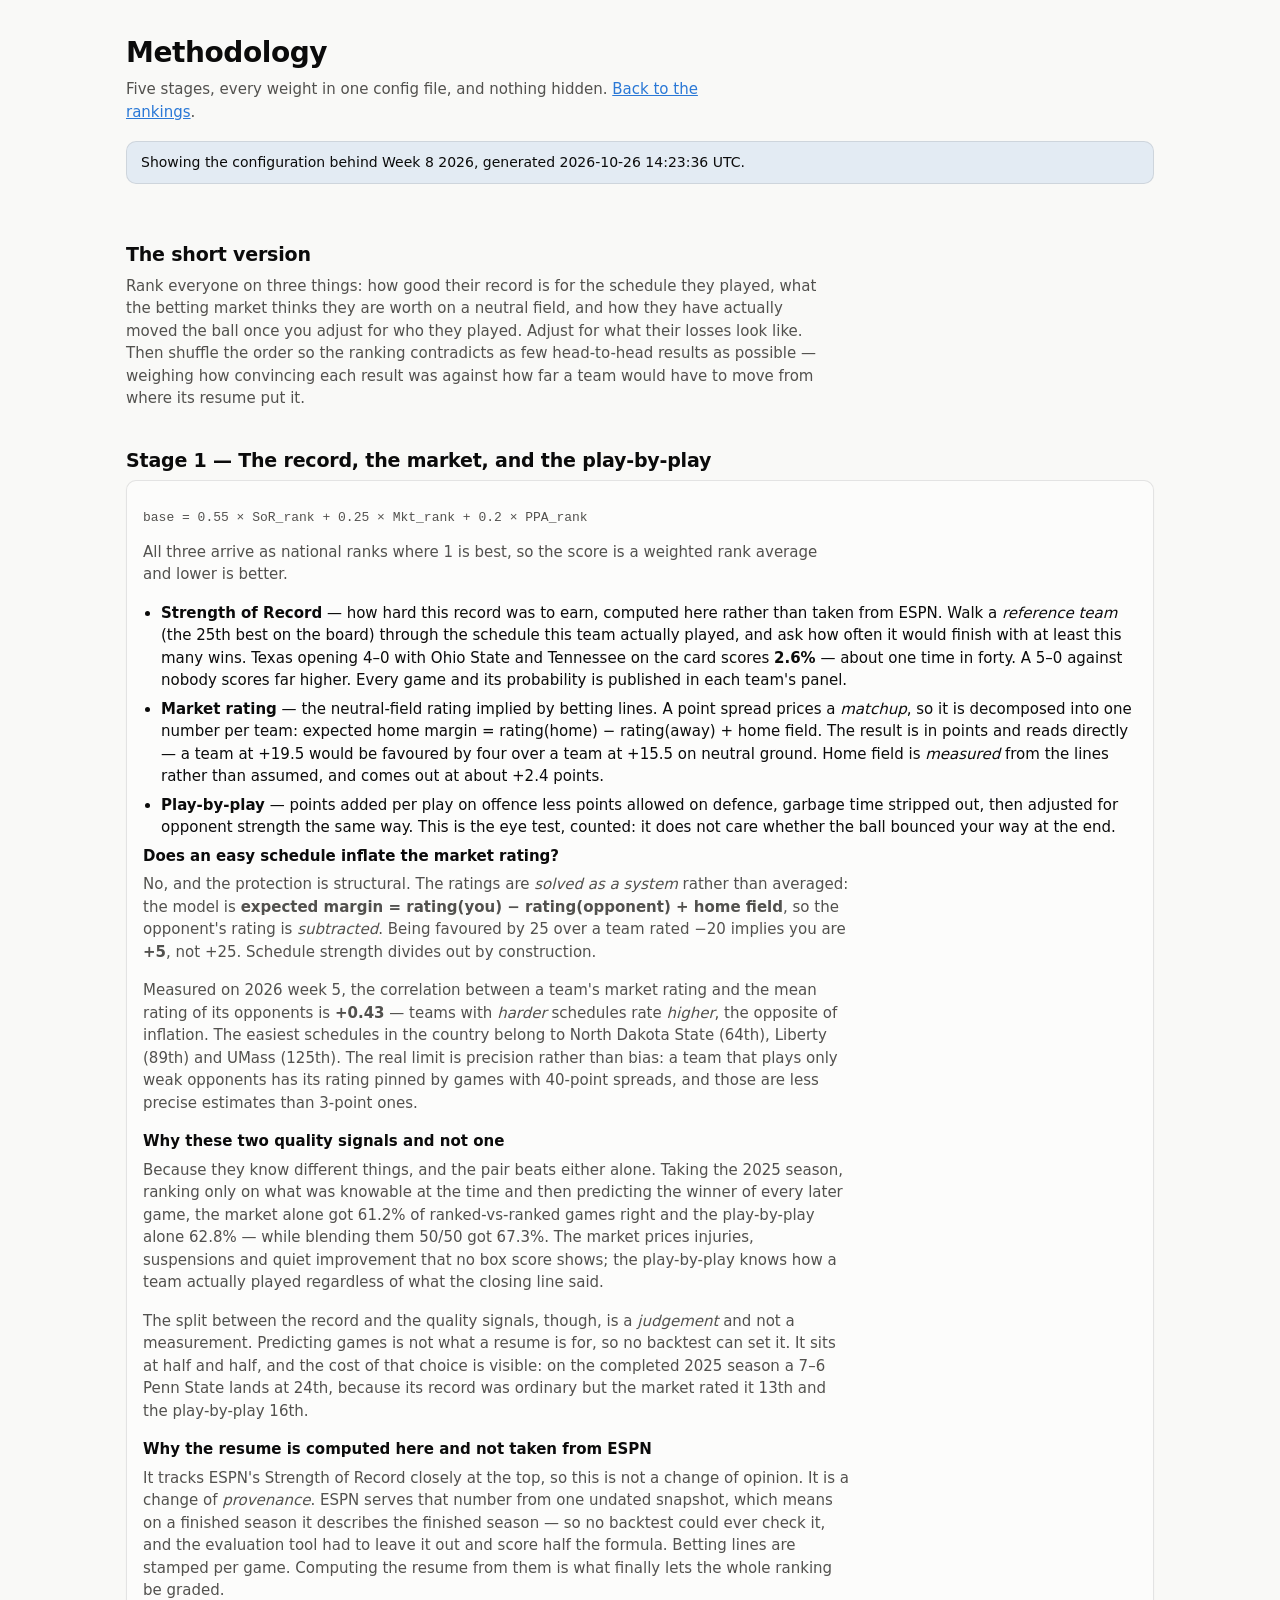
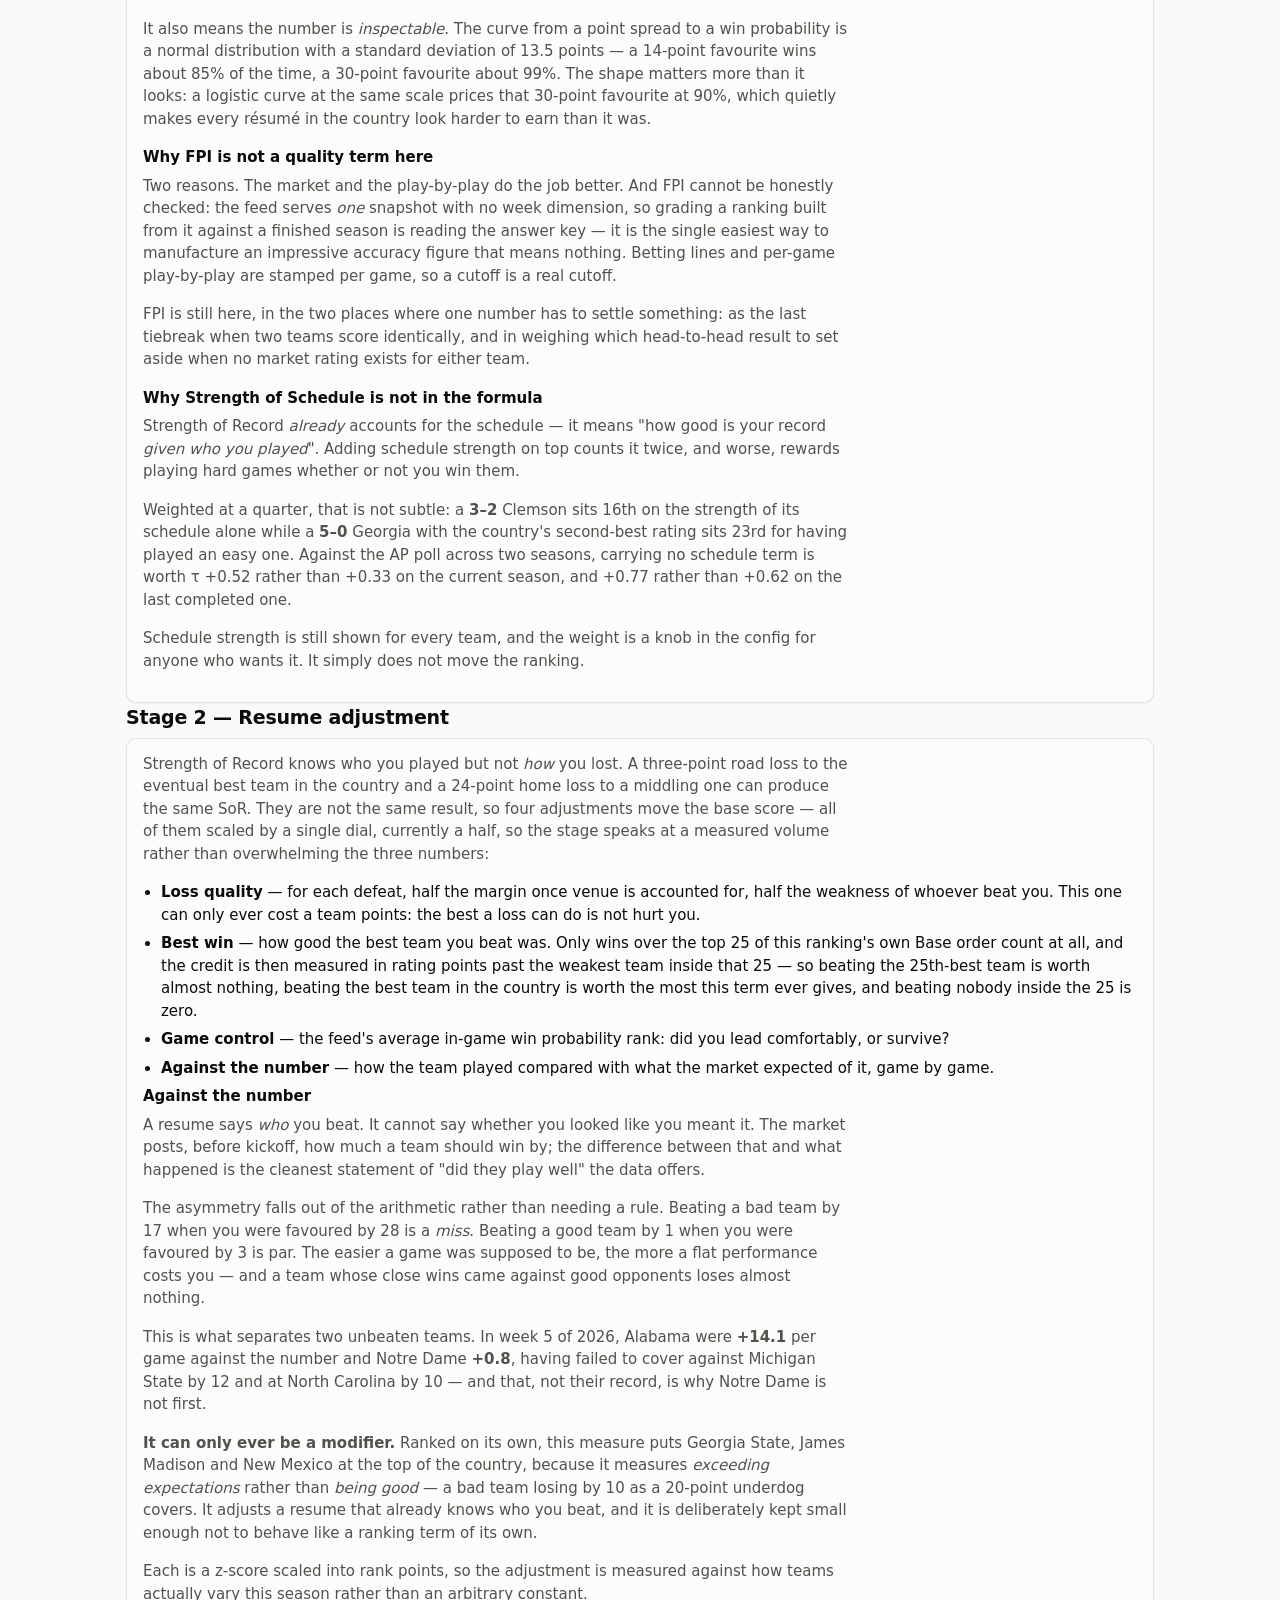
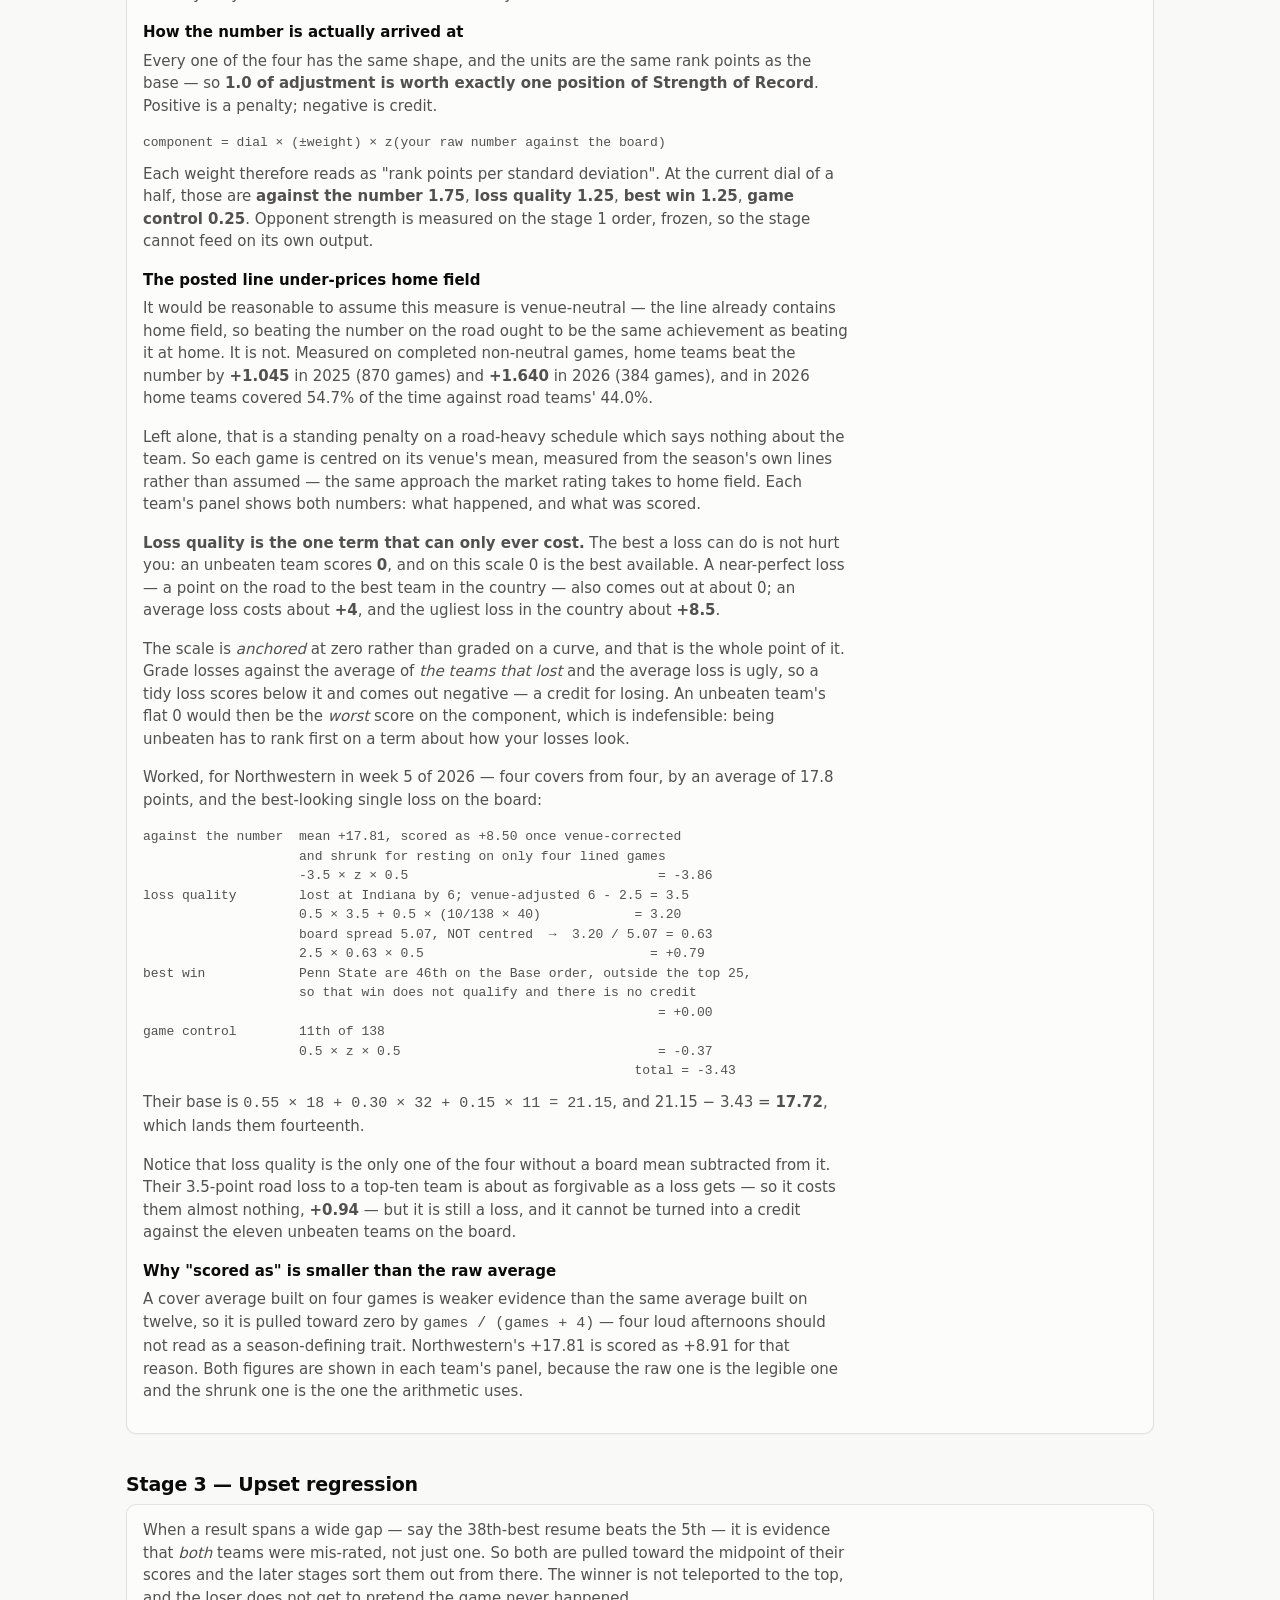
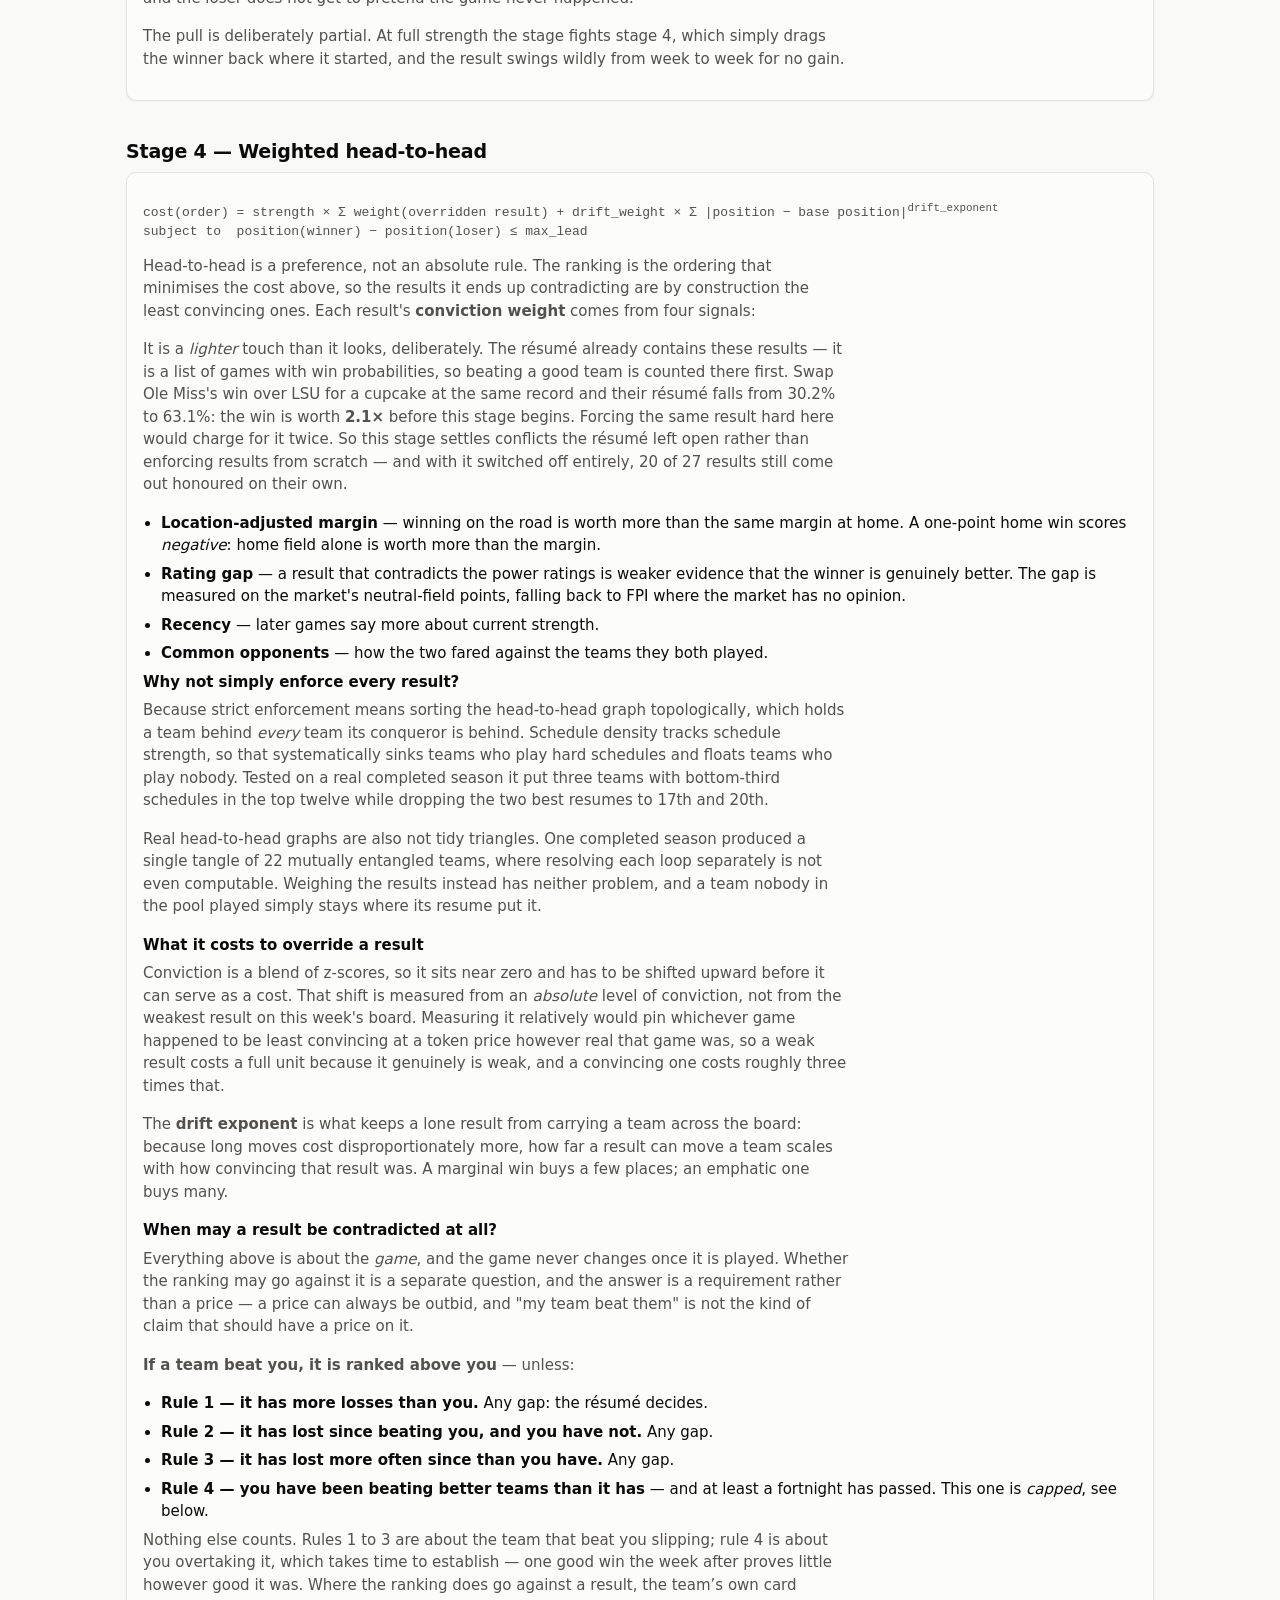
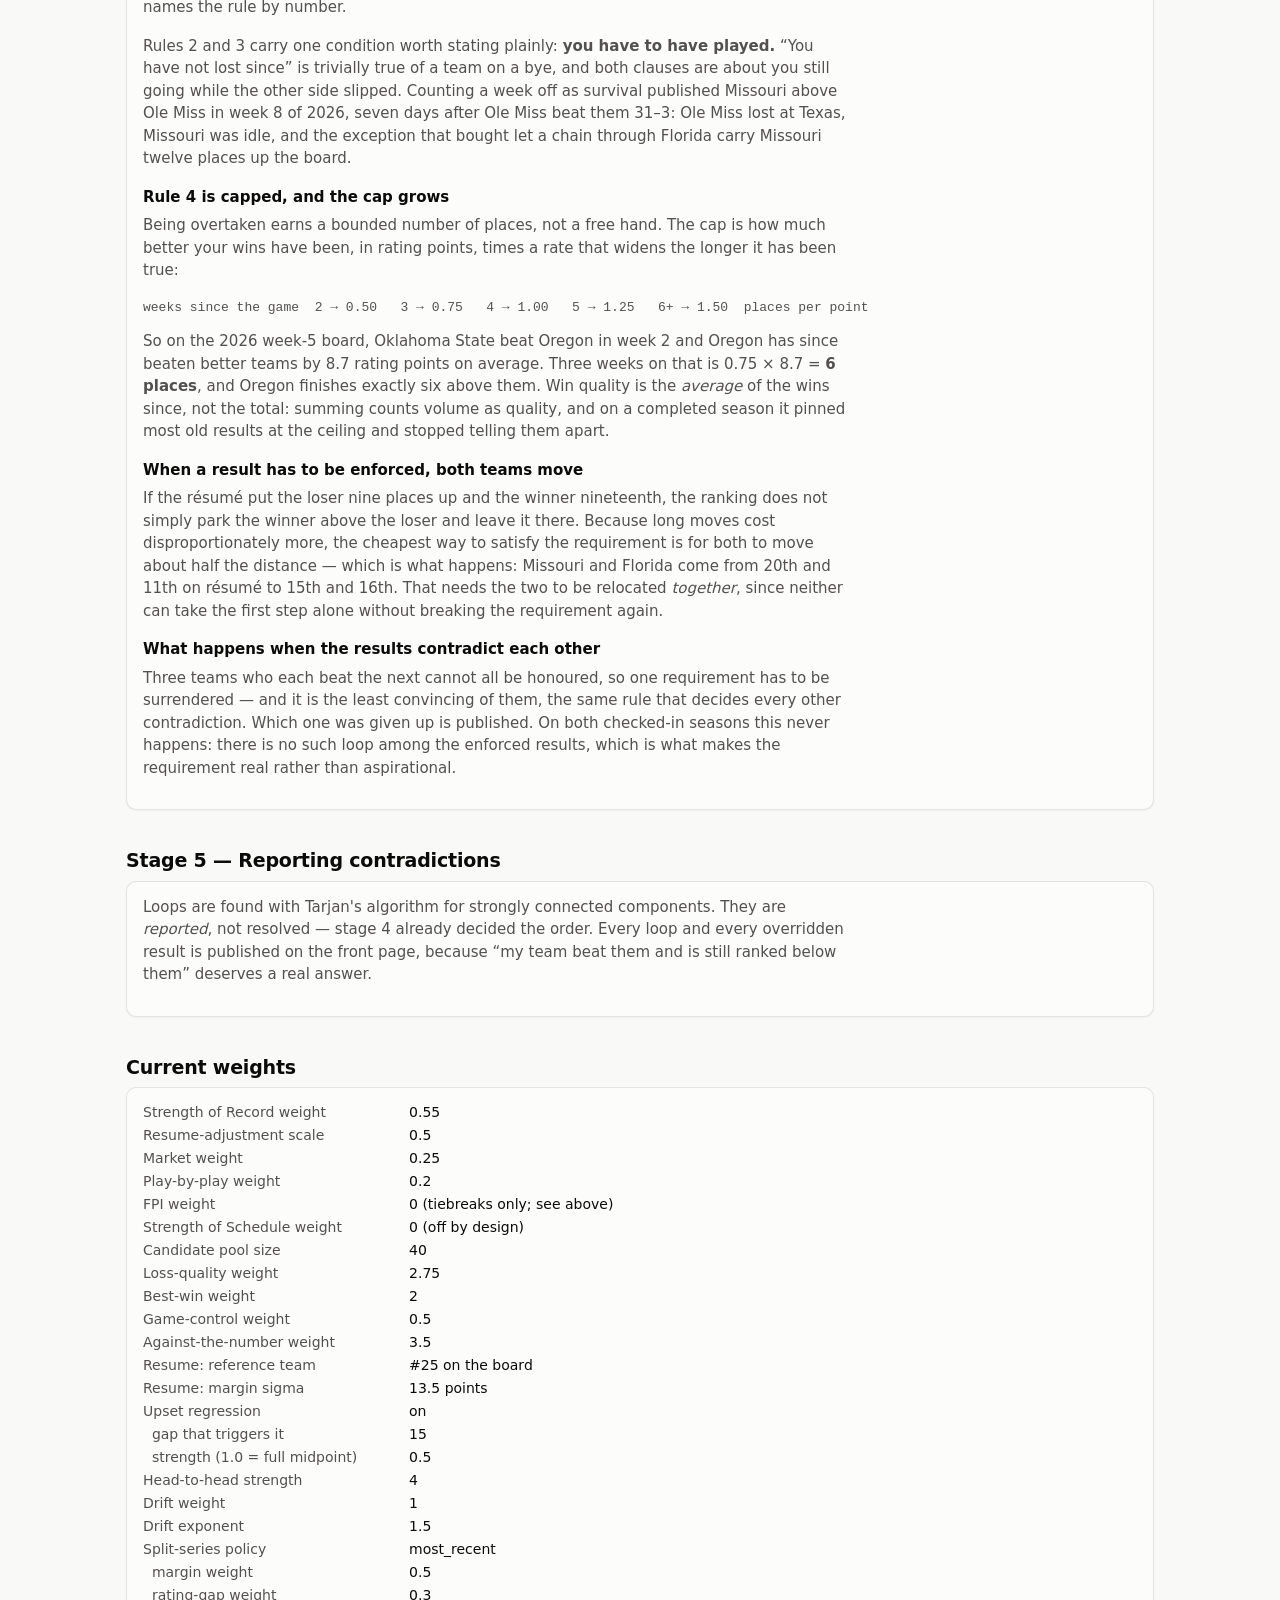
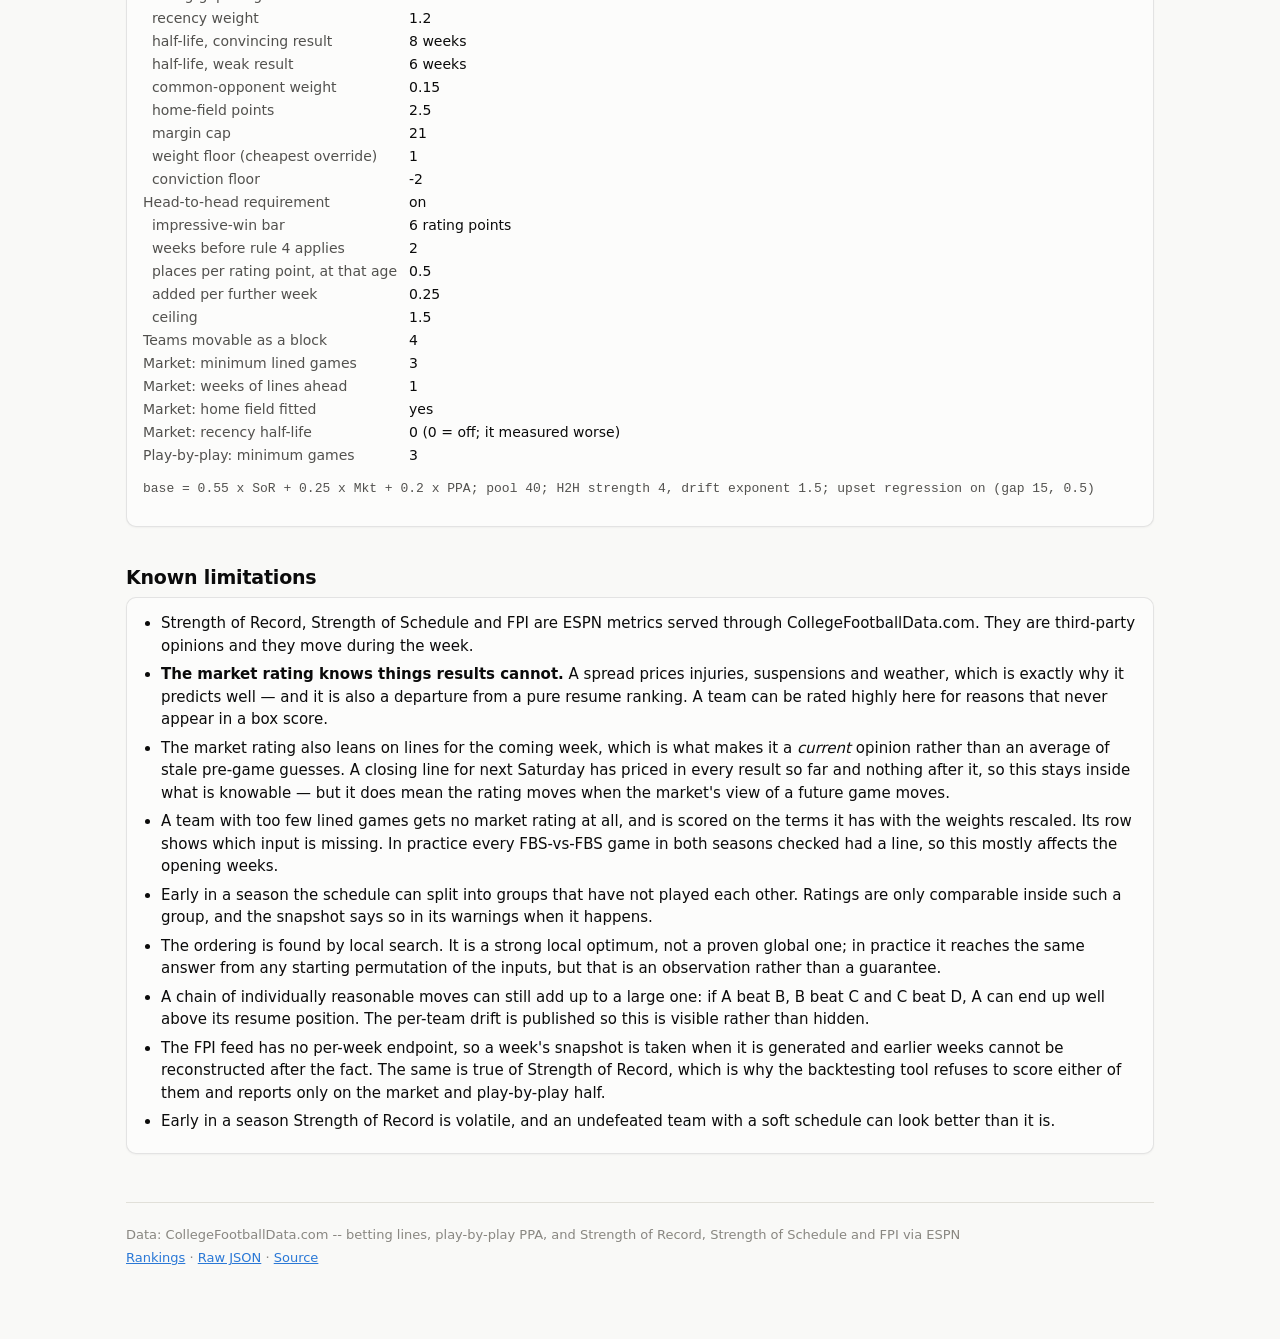
==== commit af1537aa: "A bye is not survival, and say what actually holds a pair apart ## The board published Missouri abov" ====
--- a/docs/methodology.html
+++ b/docs/methodology.html
@@ -5,7 +5,7 @@
 <meta name="viewport" content="width=device-width, initial-scale=1">
 <title>Methodology &mdash; CFB Top 25</title>
 <meta name="description" content="How the CFB Top 25 is computed: Strength of Record and Strength of Schedule, resume adjustment, upset regression, and weighted head-to-head ordering.">
-<link rel="stylesheet" href="assets/style.css?v=34bf185c">
+<link rel="stylesheet" href="assets/style.css?v=998b4f45">
 <link rel="icon" href="data:image/svg+xml,%3Csvg xmlns='http://www.w3.org/2000/svg' viewBox='0 0 32 32'%3E%3Ctext y='26' font-size='26'%3E%F0%9F%8F%88%3C/text%3E%3C/svg%3E">
 </head>
 <body>
@@ -395,6 +395,15 @@
           is about you overtaking it, which takes time to establish &mdash; one good
           win the week after proves little however good it was. Where the ranking does go
           against a result, the team&rsquo;s own card names the rule by number.
+        </p>
+        <p class="lede">
+          Rules 2 and 3 carry one condition worth stating plainly: <b>you have to have
+          played.</b> &ldquo;You have not lost since&rdquo; is trivially true of a team on
+          a bye, and both clauses are about you still going while the other side slipped.
+          Counting a week off as survival published Missouri above Ole Miss in week 8 of
+          2026, seven days after Ole Miss beat them 31&ndash;3: Ole Miss lost at Texas,
+          Missouri was idle, and the exception that bought let a chain through Florida
+          carry Missouri twelve places up the board.
         </p>
         <h3>Rule 4 is capped, and the cap grows</h3>
         <p class="lede">
--- a/docs/assets/style.css
+++ b/docs/assets/style.css
@@ -198,6 +198,21 @@
   color: var(--ink-muted); font-weight: 600; white-space: nowrap;
   border-bottom: 1px solid var(--rule-strong);
 }
+/* Sortable headings. The button fills the cell so the whole heading is the
+   target, and inherits the th's type rather than looking like a form control. */
+th.sortable { padding: 0; }
+th.sortable > button {
+  font: inherit; color: inherit; letter-spacing: inherit; text-transform: inherit;
+  background: none; border: 0; border-radius: 0; cursor: pointer;
+  width: 100%; padding: 9px 10px; text-align: inherit;
+  display: flex; align-items: center; gap: 4px;
+}
+th.sortable.num > button { justify-content: flex-end; }
+th.sortable > button:hover { color: var(--ink); background: var(--surface-2); }
+th.sortable[aria-sort="ascending"] > button,
+th.sortable[aria-sort="descending"] > button { color: var(--accent); }
+.caret { font-size: 0.625rem; line-height: 1; }
+
 tbody tr.row { cursor: pointer; }
 tbody tr.row:hover { background: var(--surface-2); }
 tbody tr.row[aria-expanded="true"] { background: var(--accent-wash); }
@@ -248,6 +263,26 @@
 .detail-wide { padding: 12px 16px 16px; }
 .detail-wide .lede { font-size: 0.8125rem; margin-bottom: 10px; }
 
+/* ---------- stage-2 leaderboards ----------
+   Three lists side by side, each as tall as its own content. They reuse the
+   .stage card treatment and the .adj-table three-column shape rather than
+   inventing a second of either. */
+.boards {
+  display: grid; gap: 12px; align-items: start;
+  grid-template-columns: repeat(auto-fit, minmax(18rem, 1fr));
+}
+.board {
+  border: 1px solid var(--border); border-radius: var(--radius);
+  background: var(--surface); padding: 12px 14px;
+}
+.board h3 {
+  margin: 0 0 4px; font-size: 0.75rem; text-transform: uppercase;
+  letter-spacing: 0.04em; color: var(--ink-muted);
+}
+.board-rank { color: var(--ink-muted); width: 1px; padding-right: 8px !important; }
+.board-team { white-space: nowrap; }
+.board-table { margin-top: 0; }
+
 /* ---------- the four stages ----------
    One block per stage of the ranking, in the order it runs, so the panel reads
    the way the ranking works instead of splitting the same facts across a prose
@@ -296,6 +331,7 @@
 .adj-table tr:last-child td { border-bottom: 0; }
 .reasons { margin: 0; padding-left: 18px; }
 .reasons li { margin-bottom: 6px; font-size: 0.9375rem; }
+.reasons li.rule-note { list-style: none; margin-left: -18px; color: var(--ink-2); }
 .kv { display: grid; grid-template-columns: auto 1fr; gap: 2px 12px; font-size: 0.875rem; margin: 0; }
 .kv dt { color: var(--ink-2); }
 .kv dd { margin: 0; font-variant-numeric: tabular-nums; }
@@ -364,14 +400,36 @@
   #rankings-table > tbody,
   #rankings-table > tbody > tr:not([hidden]),
   #rankings-table > tbody > tr > td { display: block; width: auto; }
-  #rankings-table > thead { display: none; }         /* labels live on the cells */
+  /* The card list has no header row, so the six sortable headings come back as
+     a chip strip above it -- the same elements and the same clicks, just laid
+     out in a row. The other five headings have nothing to click and go. */
+  #rankings-table > thead { display: block; }
+  #rankings-table > thead > tr { display: flex; flex-wrap: wrap; gap: 6px; border: 0; }
+  #rankings-table > thead > tr > th { display: none; }
+  #rankings-table > thead > tr > th.sortable {
+    display: block; border: 0; padding: 0;
+  }
+  #rankings-table > thead > tr > th.sortable > button {
+    width: auto; padding: 5px 10px; justify-content: center;
+    border: 1px solid var(--border); border-radius: 999px; background: var(--surface);
+  }
+  #rankings-table > thead > tr > th.sortable[aria-sort="ascending"] > button,
+  #rankings-table > thead > tr > th.sortable[aria-sort="descending"] > button {
+    border-color: var(--accent);
+  }
   #rankings-table caption {
     display: block; width: 100%;
     padding: 0 0 12px; text-align: left;
   }
   .card.cards-on-phone { border: 0; background: none; box-shadow: none; }
-
-  #rankings-body tr.row {
+  .boards { grid-template-columns: 1fr; }
+
+  /* Direct-child, like the block rule above, because that rule now reads
+     `#rankings-table > tbody > tr:not([hidden])` -- (1,1,3) -- and a plain
+     `#rankings-body tr.row` is (1,1,2), so the card grid lost to it and every
+     card fell back to stacked blocks with the three numbers running together.
+     Matching its shape puts this at (1,2,2) and settles it. */
+  #rankings-table > tbody > tr.row:not([hidden]) {
     display: grid;
     grid-template-columns: 2.6rem minmax(0, 1fr) auto;
     grid-template-areas:
@@ -513,6 +571,17 @@
   .adj-table tr.adj-total { border-top: 1px solid var(--rule-strong); }
   .adj-table tr.adj-total td { padding-top: 0; border-top: 0; }
 
+  /* A leaderboard row has FOUR cells, not three, so it needs its own grid or
+     the rank and the team stack on separate lines. Rank and team lead, the
+     points sit at the right, the sentence runs full width beneath. */
+  .board-table tr { grid-template-columns: auto 1fr auto; }
+  /* `width: 1px` shrinks the desktop column to its content; as a grid item it
+     just makes the box 1px and lets the rank spill over the team name. */
+  .board-table .board-rank { width: auto; padding-right: 8px !important; }
+  .board-table .board-team { grid-column: 2; }
+  .board-table .adj-pts { grid-column: 3; }
+  .board-table .adj-note { grid-column: 1 / -1; }
+
   /* A floating card at 390px wastes the screen it is trying to use, so the
      dialog becomes a full-height sheet. */
   dialog#how-it-works {
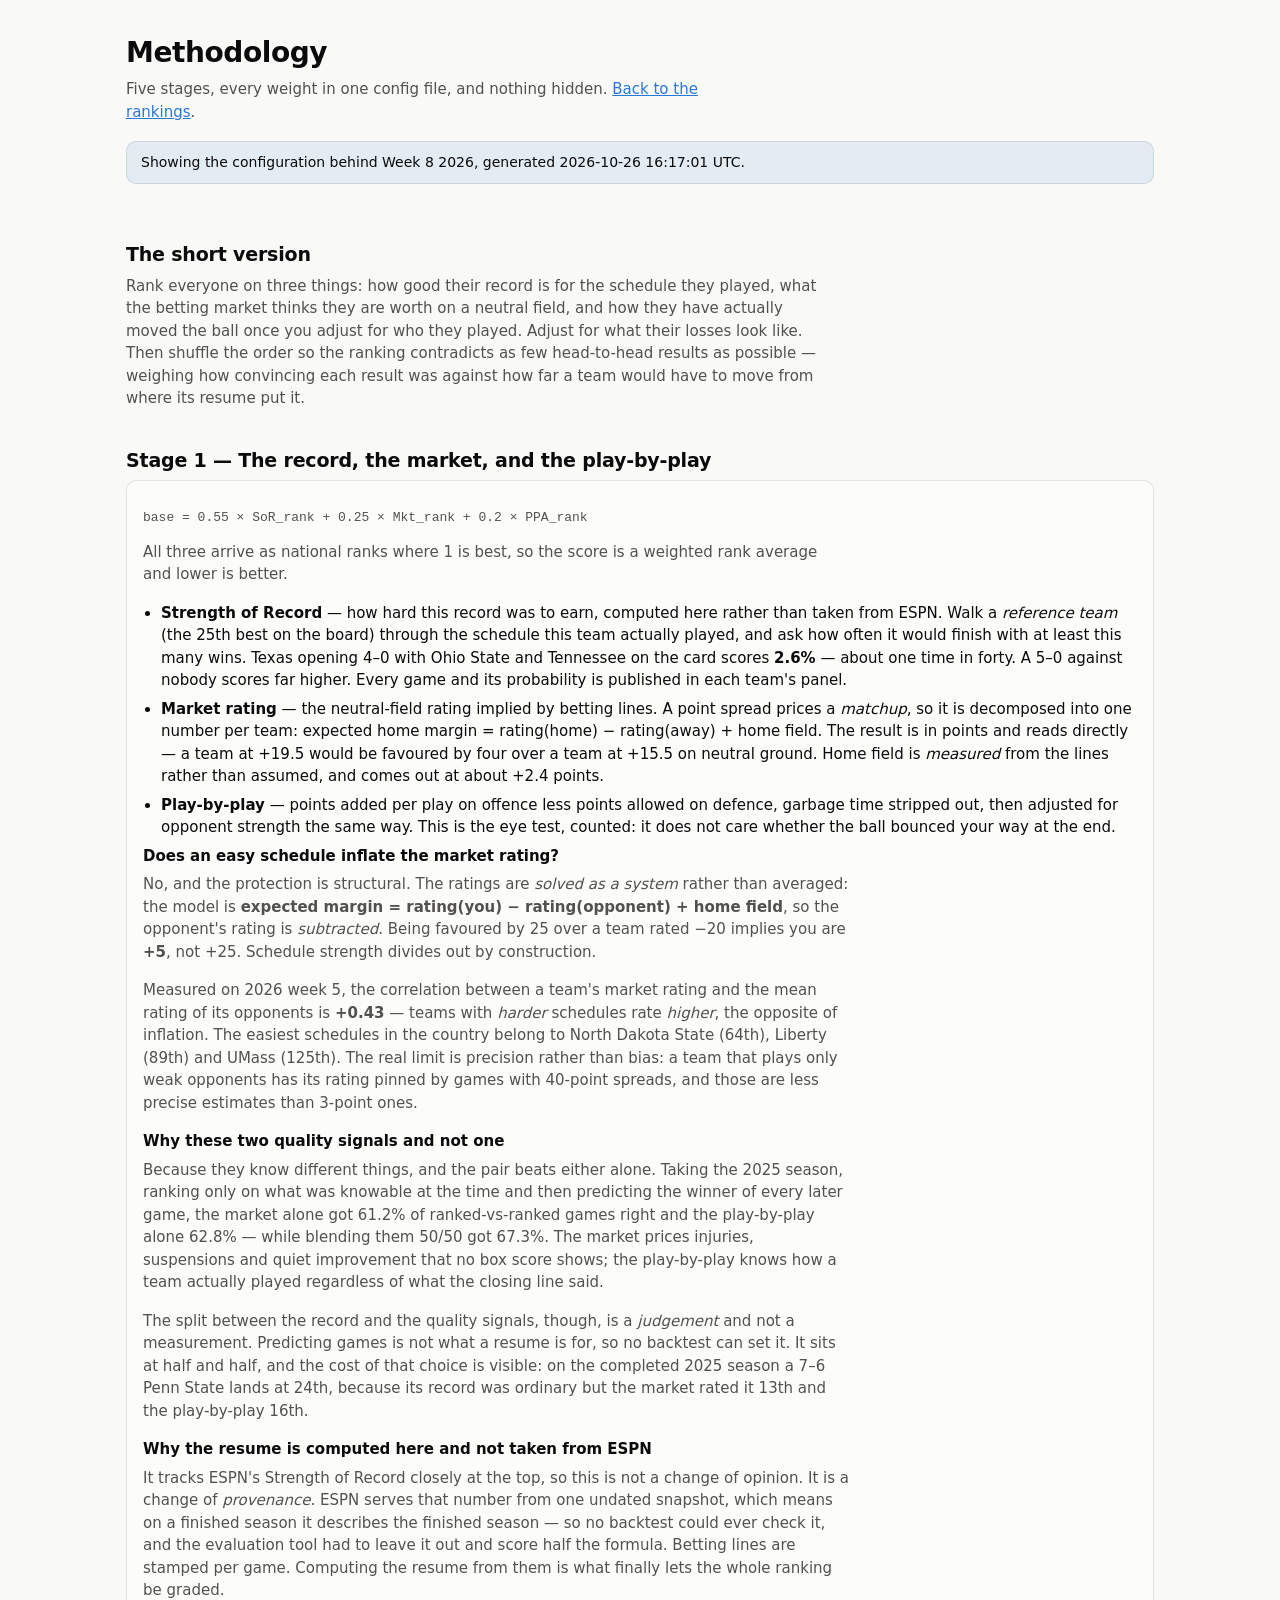
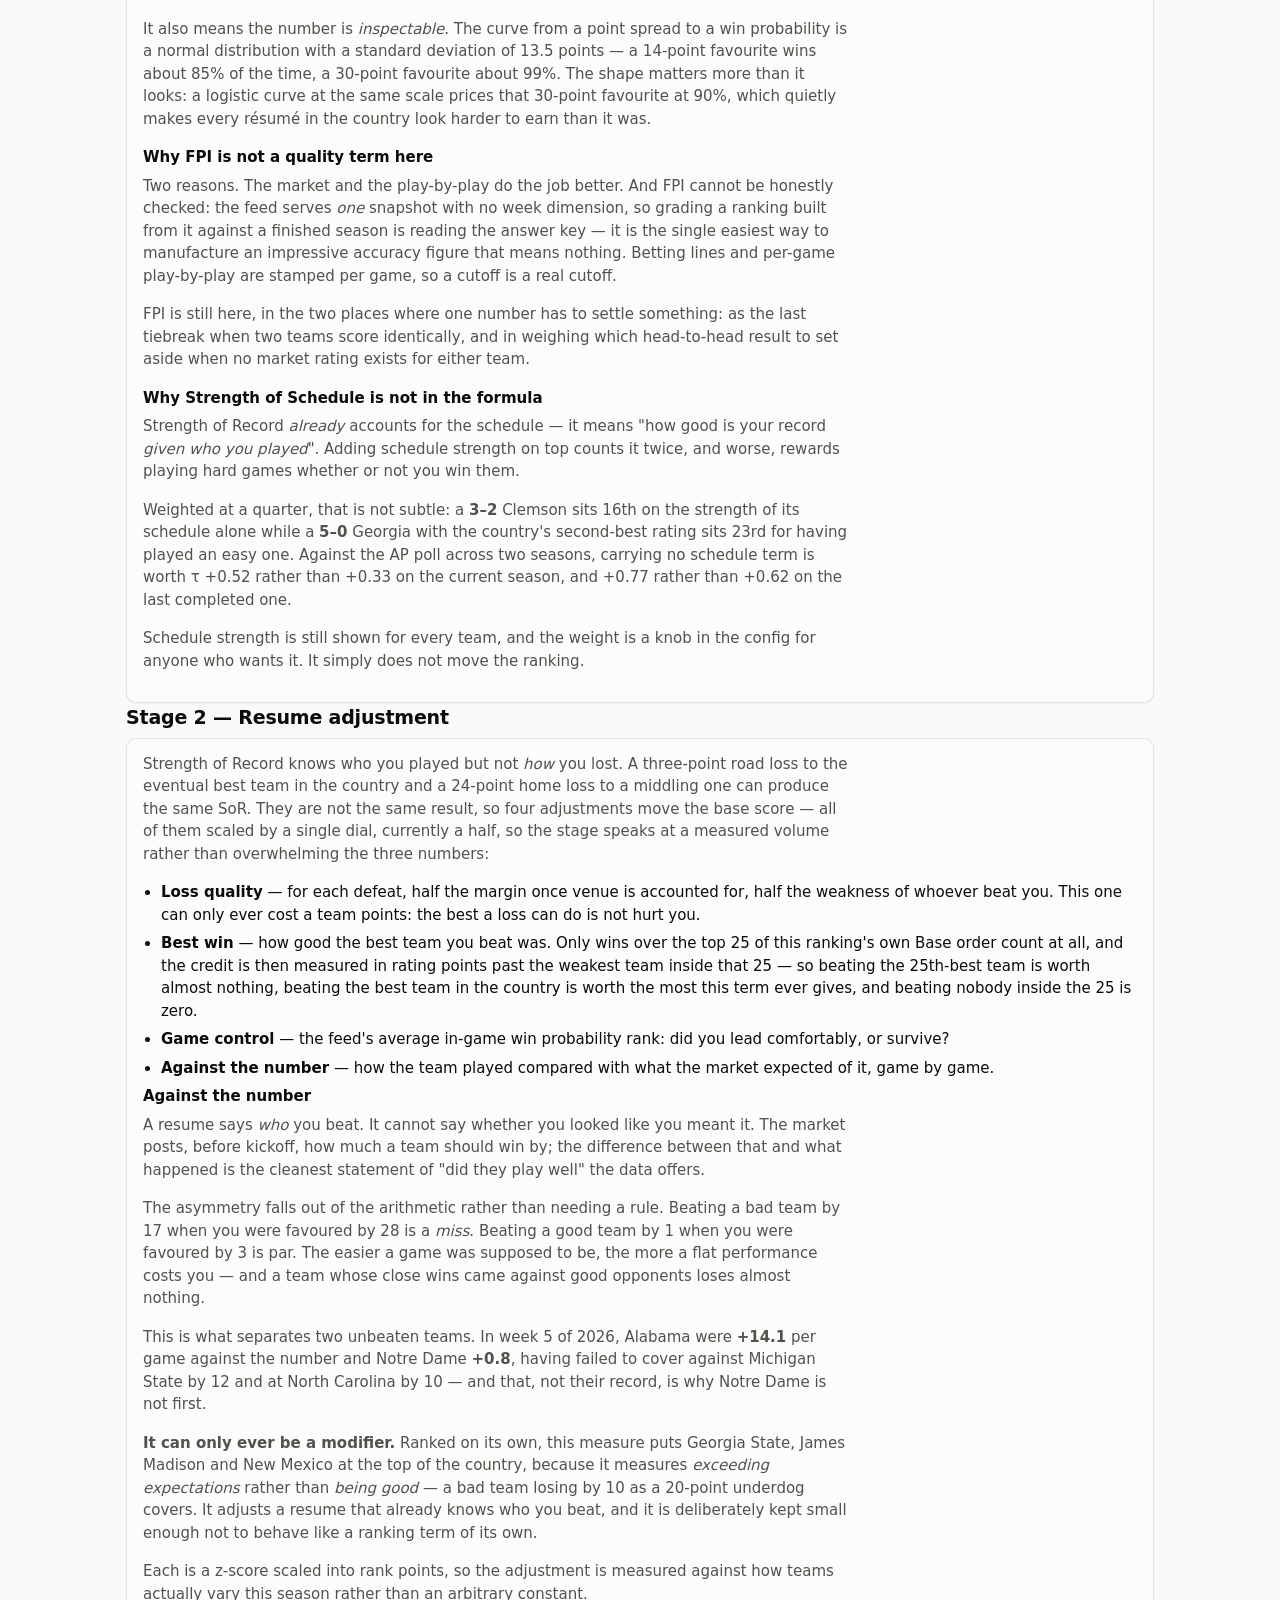
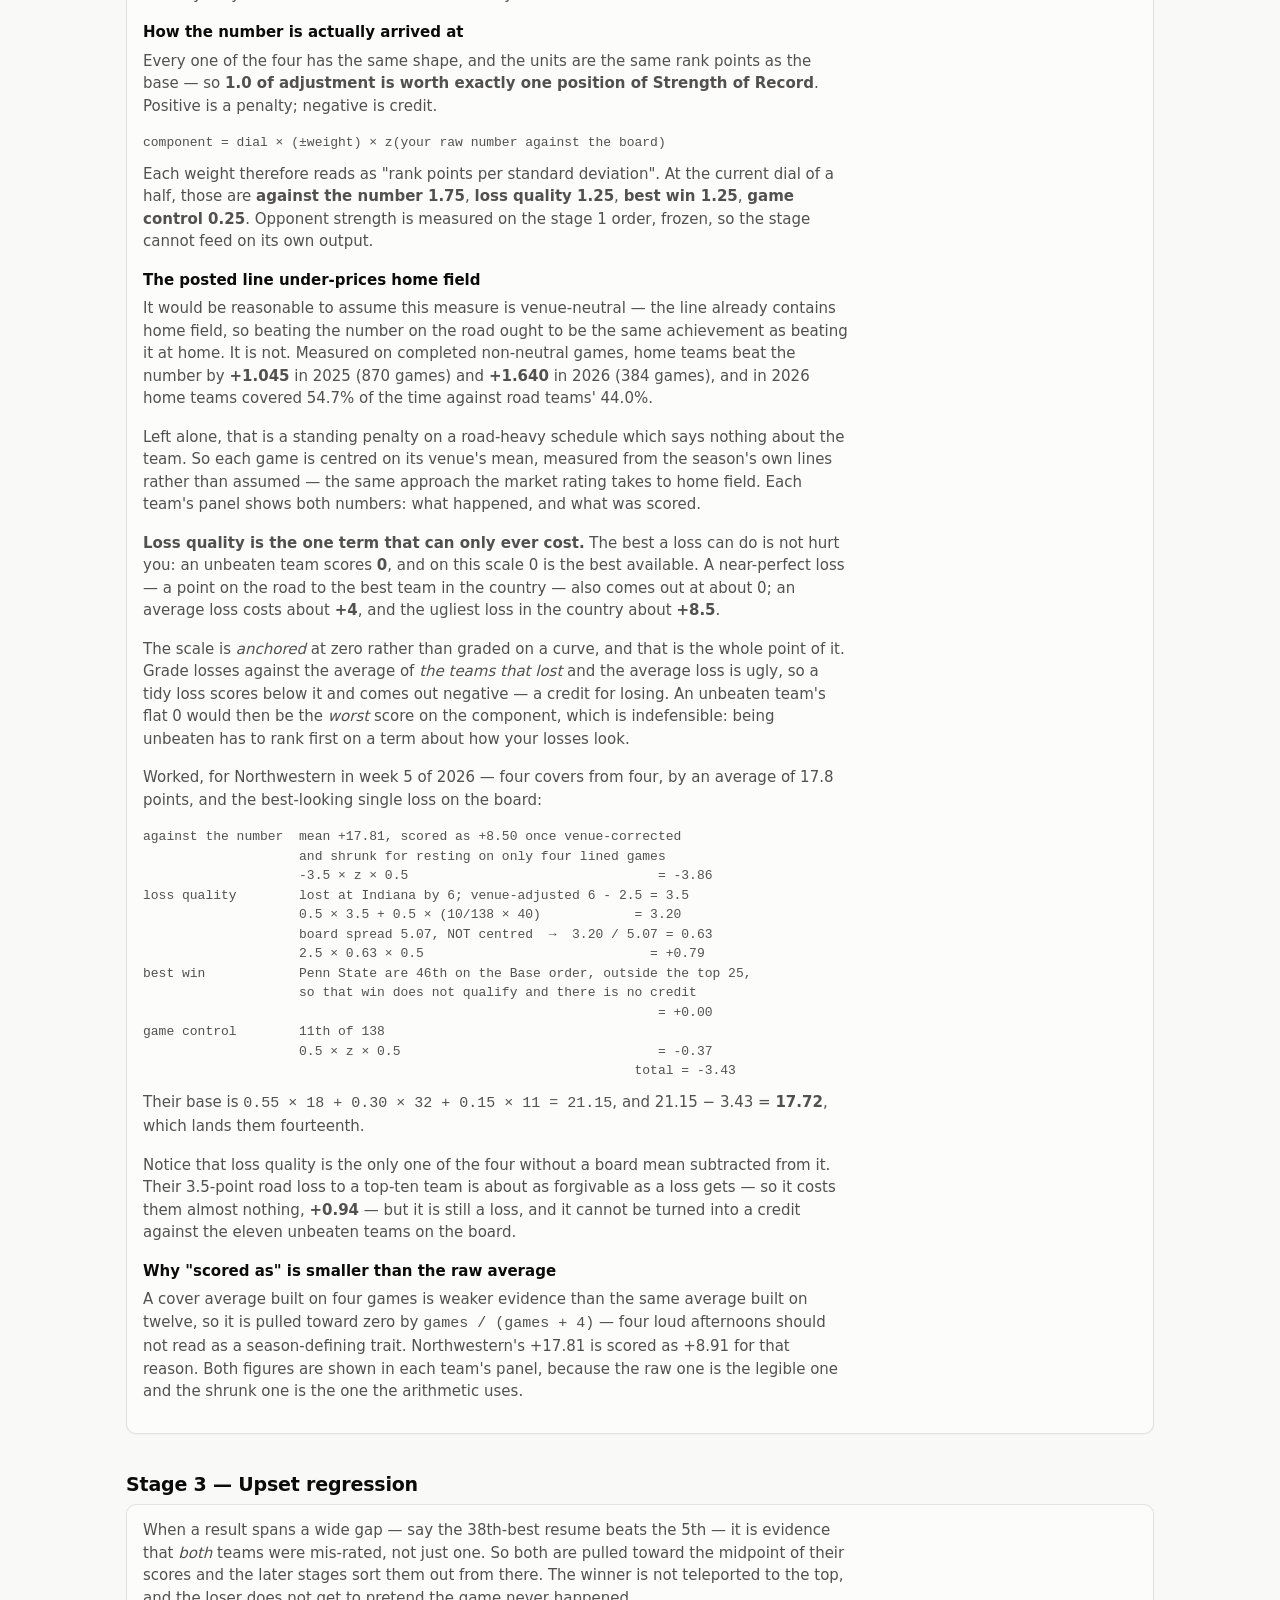
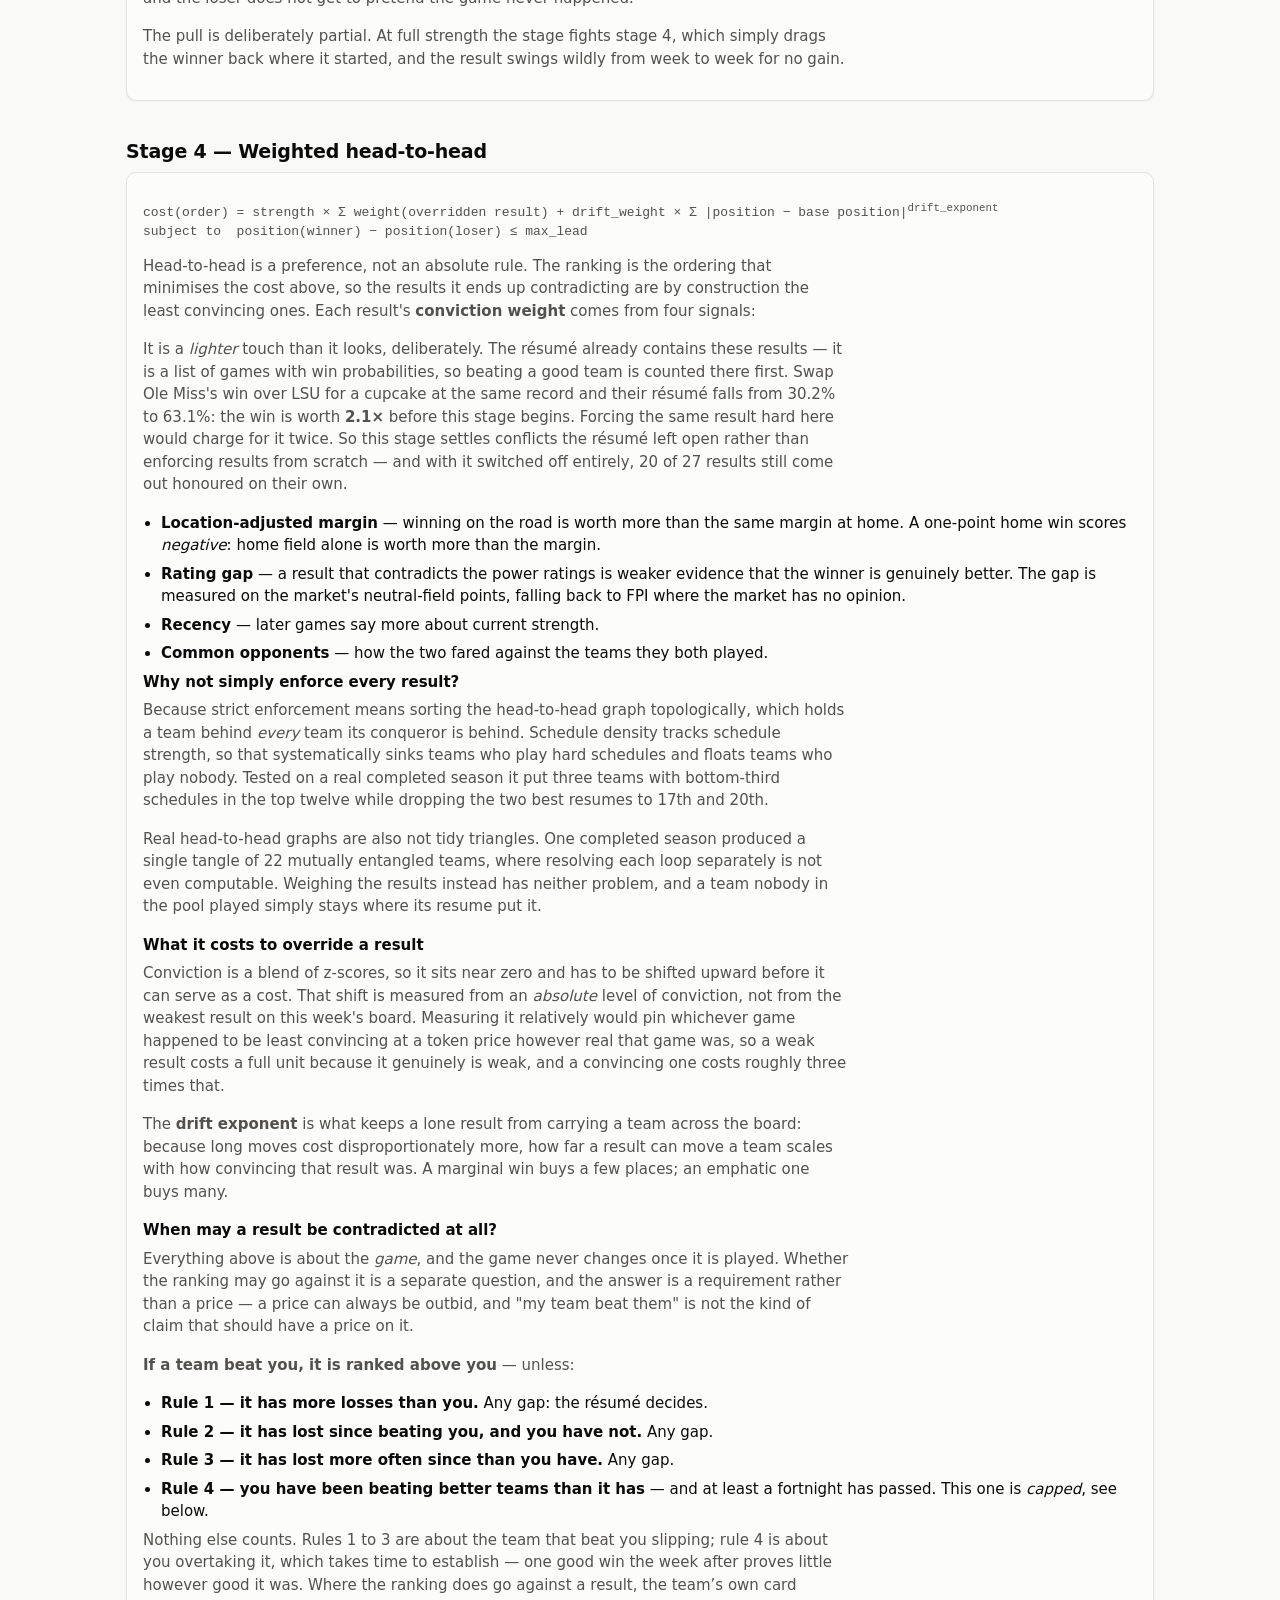
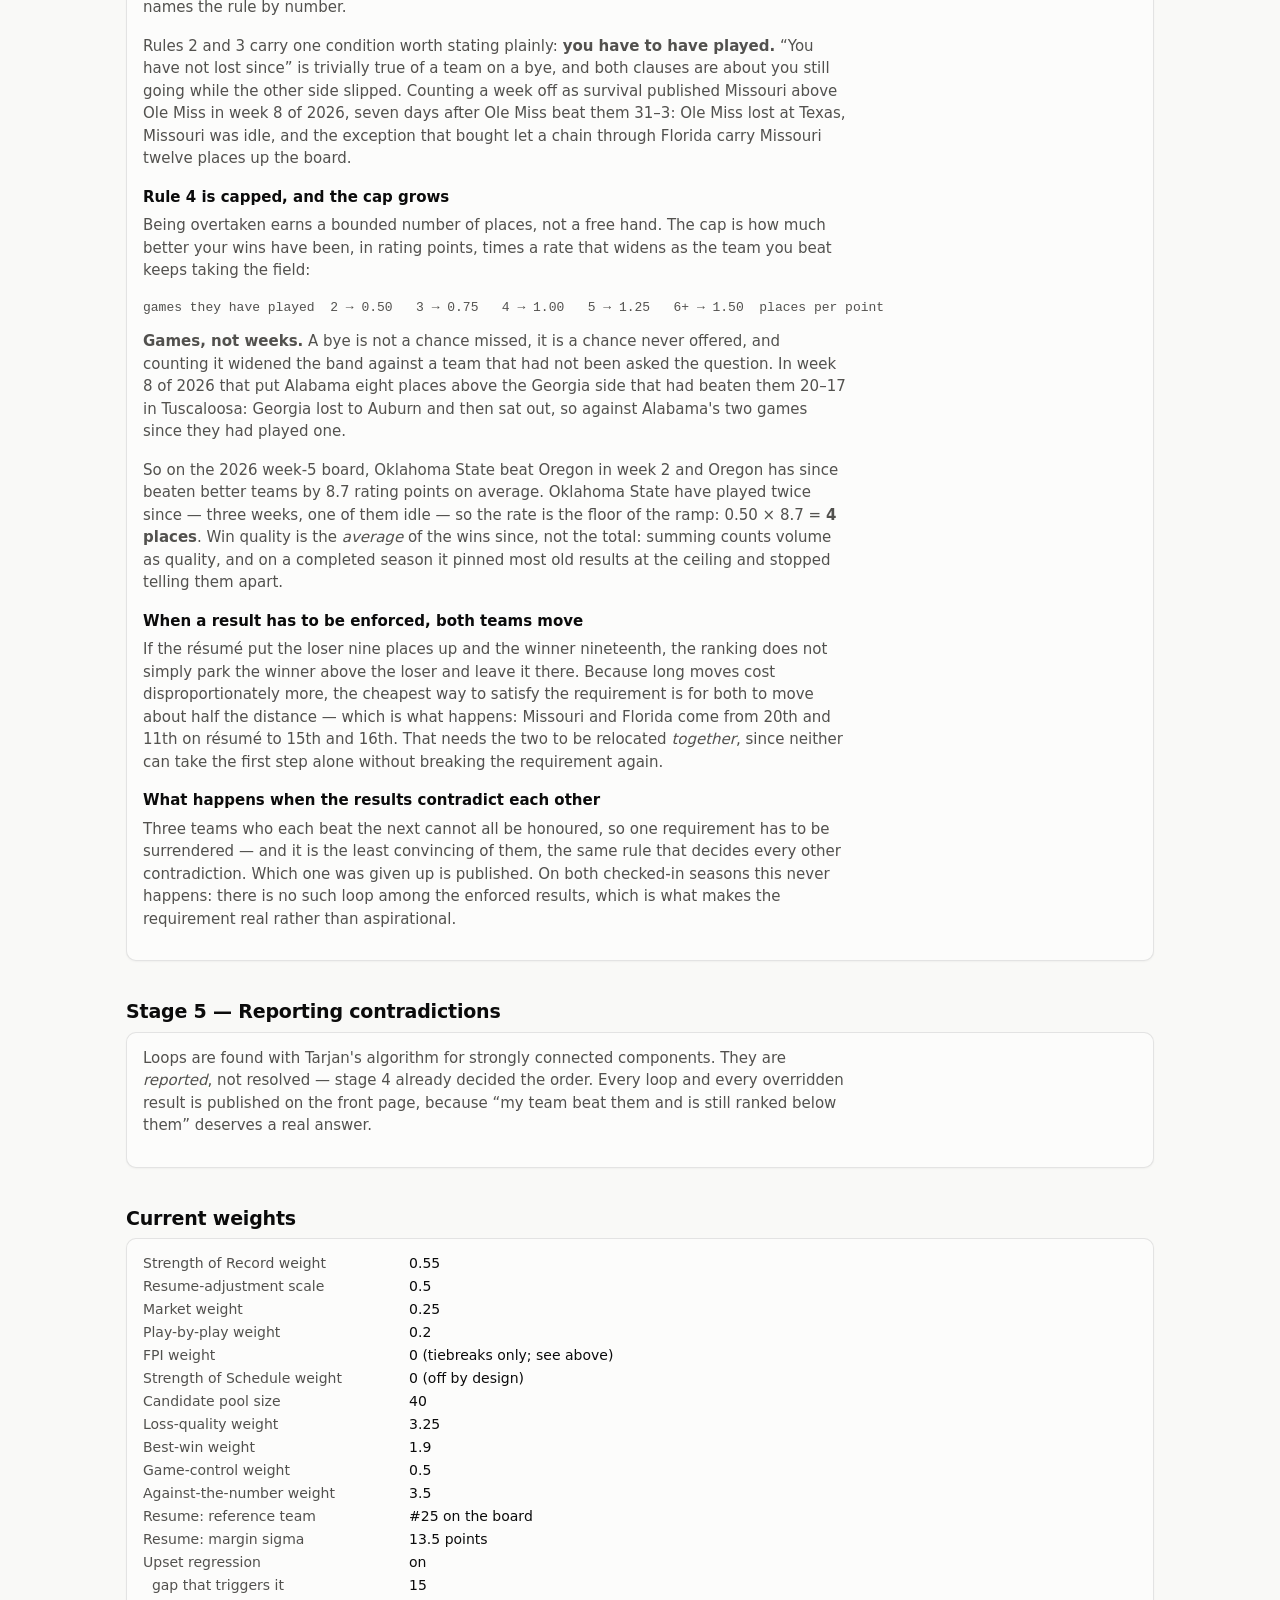
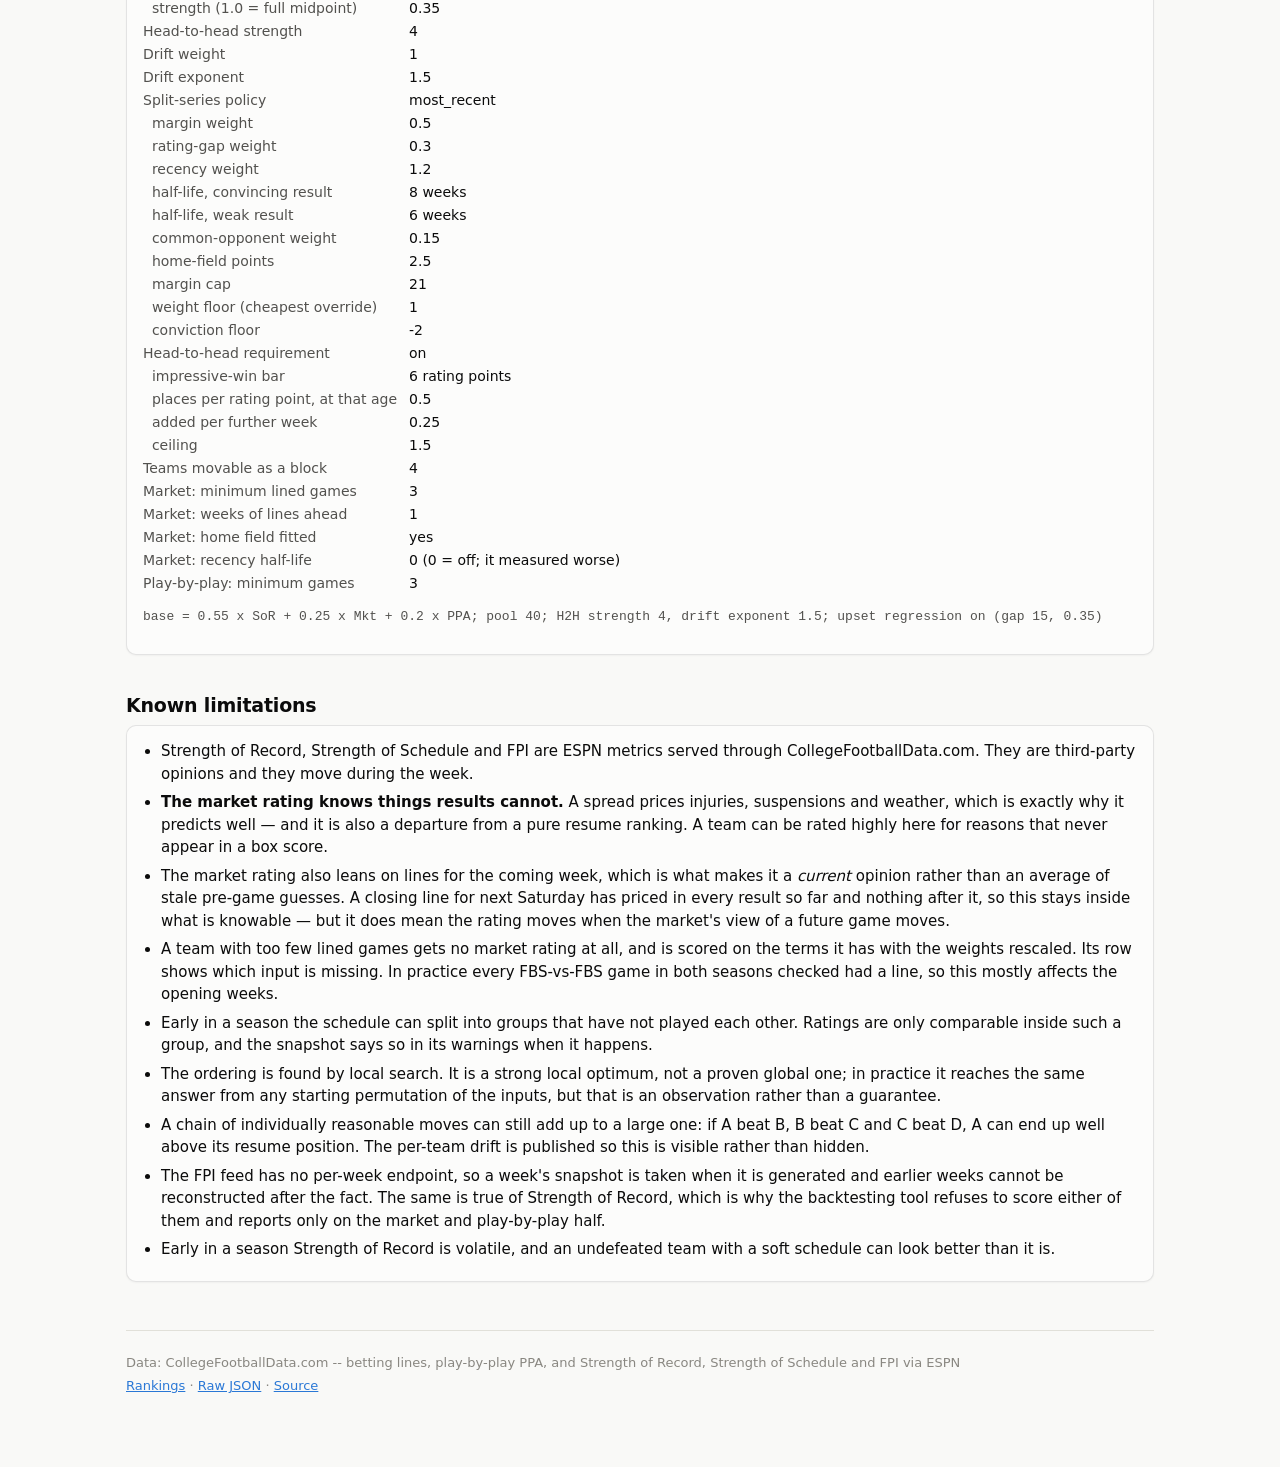
==== commit 22f3e9a0: "Rule 4's clock counts the winner's games, not the calendar Georgia beat Alabama 20-17 in Tuscaloosa " ====
--- a/docs/methodology.html
+++ b/docs/methodology.html
@@ -408,14 +408,22 @@
         <h3>Rule 4 is capped, and the cap grows</h3>
         <p class="lede">
           Being overtaken earns a bounded number of places, not a free hand. The cap is how
-          much better your wins have been, in rating points, times a rate that widens the
-          longer it has been true:
-        </p>
-        <p class="formula">weeks since the game&nbsp; 2 &rarr; 0.50&nbsp;&nbsp; 3 &rarr; 0.75&nbsp;&nbsp; 4 &rarr; 1.00&nbsp;&nbsp; 5 &rarr; 1.25&nbsp;&nbsp; 6+ &rarr; 1.50&nbsp; places per point</p>
+          much better your wins have been, in rating points, times a rate that widens as
+          the team you beat keeps taking the field:
+        </p>
+        <p class="formula">games they have played&nbsp; 2 &rarr; 0.50&nbsp;&nbsp; 3 &rarr; 0.75&nbsp;&nbsp; 4 &rarr; 1.00&nbsp;&nbsp; 5 &rarr; 1.25&nbsp;&nbsp; 6+ &rarr; 1.50&nbsp; places per point</p>
+        <p class="lede">
+          <b>Games, not weeks.</b> A bye is not a chance missed, it is a chance never
+          offered, and counting it widened the band against a team that had not been asked
+          the question. In week 8 of 2026 that put Alabama eight places above the Georgia
+          side that had beaten them 20&ndash;17 in Tuscaloosa: Georgia lost to Auburn and
+          then sat out, so against Alabama's two games since they had played one.
+        </p>
         <p class="lede">
           So on the 2026 week-5 board, Oklahoma State beat Oregon in week 2 and Oregon has
-          since beaten better teams by 8.7 rating points on average. Three weeks on that is
-          0.75 &times; 8.7 = <b>6 places</b>, and Oregon finishes exactly six above them.
+          since beaten better teams by 8.7 rating points on average. Oklahoma State have
+          played twice since &mdash; three weeks, one of them idle &mdash; so the rate is
+          the floor of the ramp: 0.50 &times; 8.7 = <b>4 places</b>.
           Win quality is the <em>average</em> of the wins since, not the total: summing
           counts volume as quality, and on a completed season it pinned most old results at
           the ceiling and stopped telling them apart.
@@ -583,7 +591,7 @@
         ["  conviction floor", ev.conviction_floor],
         ["Head-to-head requirement", gr.enabled ? "on" : "off"],
         ["  impressive-win bar", gr.impressive_bar + " rating points"],
-        ["  weeks before rule 4 applies", gr.min_weeks],
+        ["  games before rule 4 applies", gr.min_games],
         ["  places per rating point, at that age", gr.band_start],
         ["  added per further week", gr.band_step],
         ["  ceiling", gr.band_max],
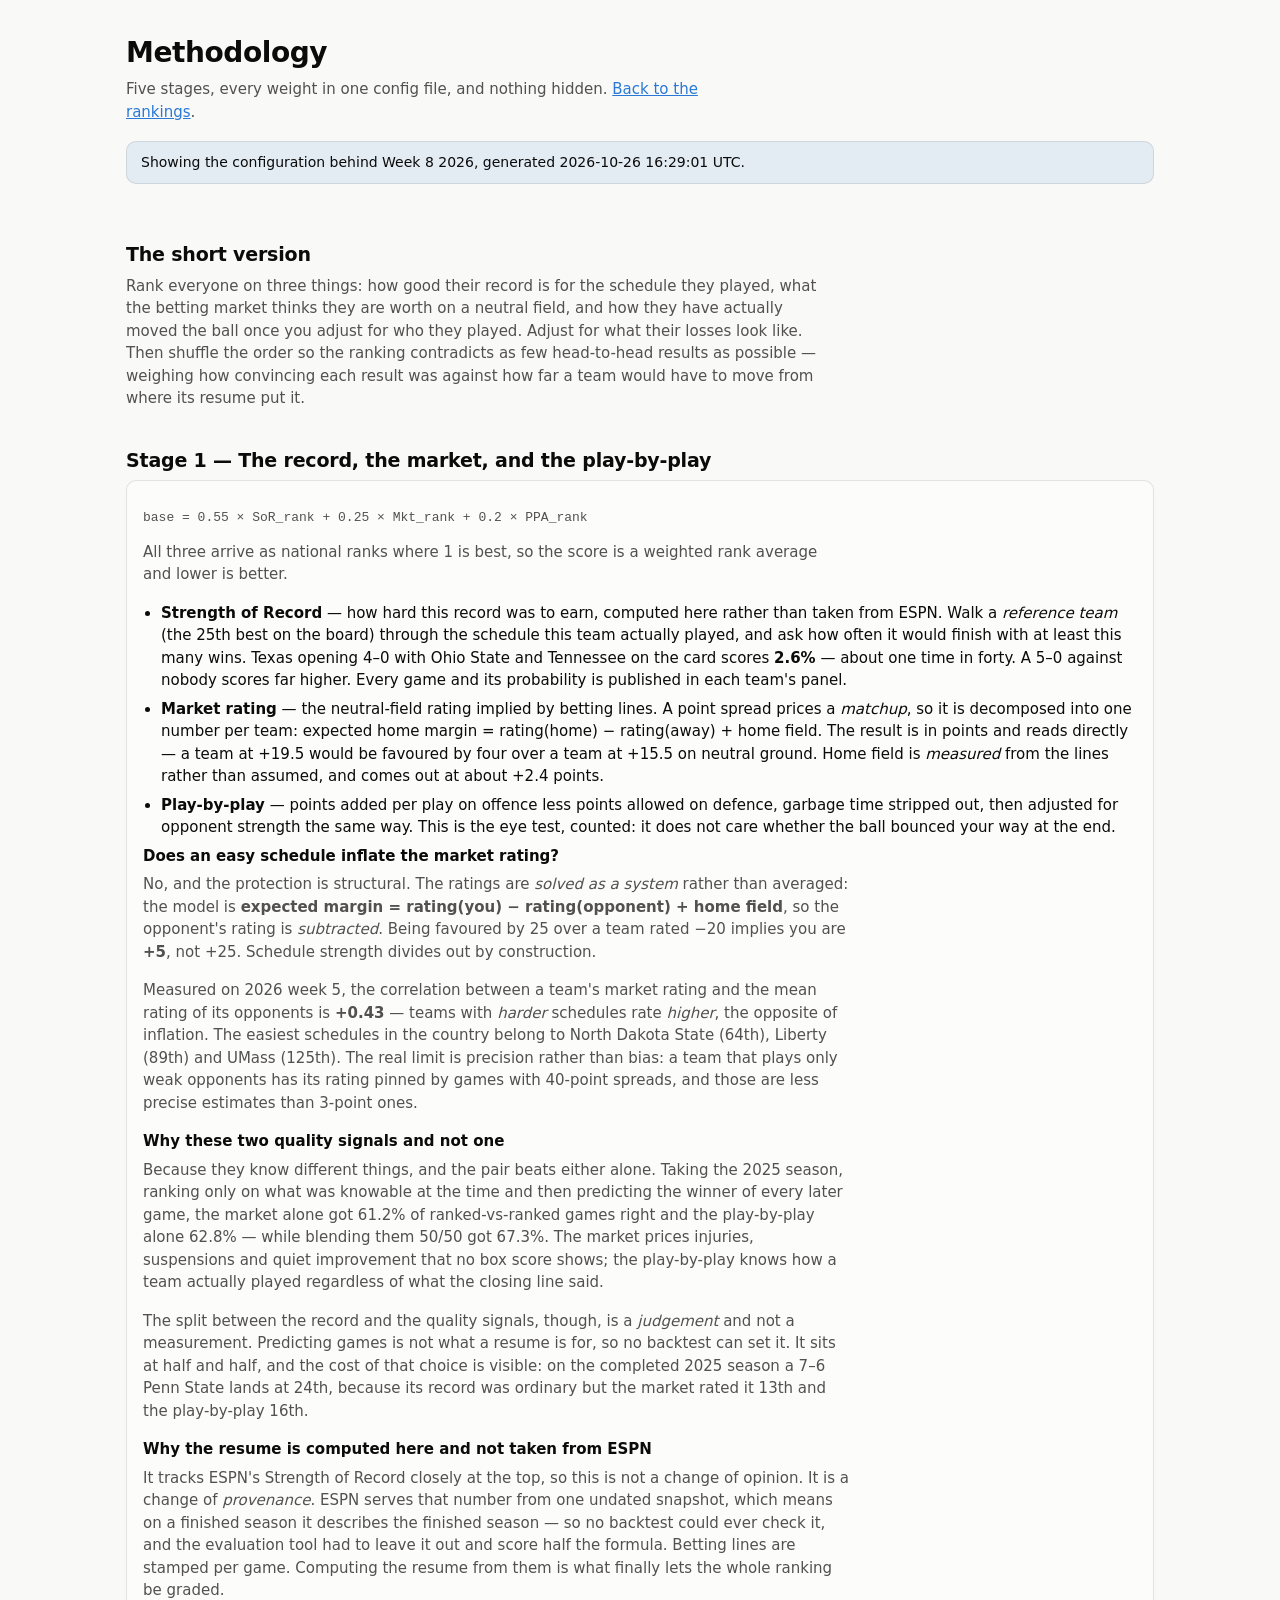
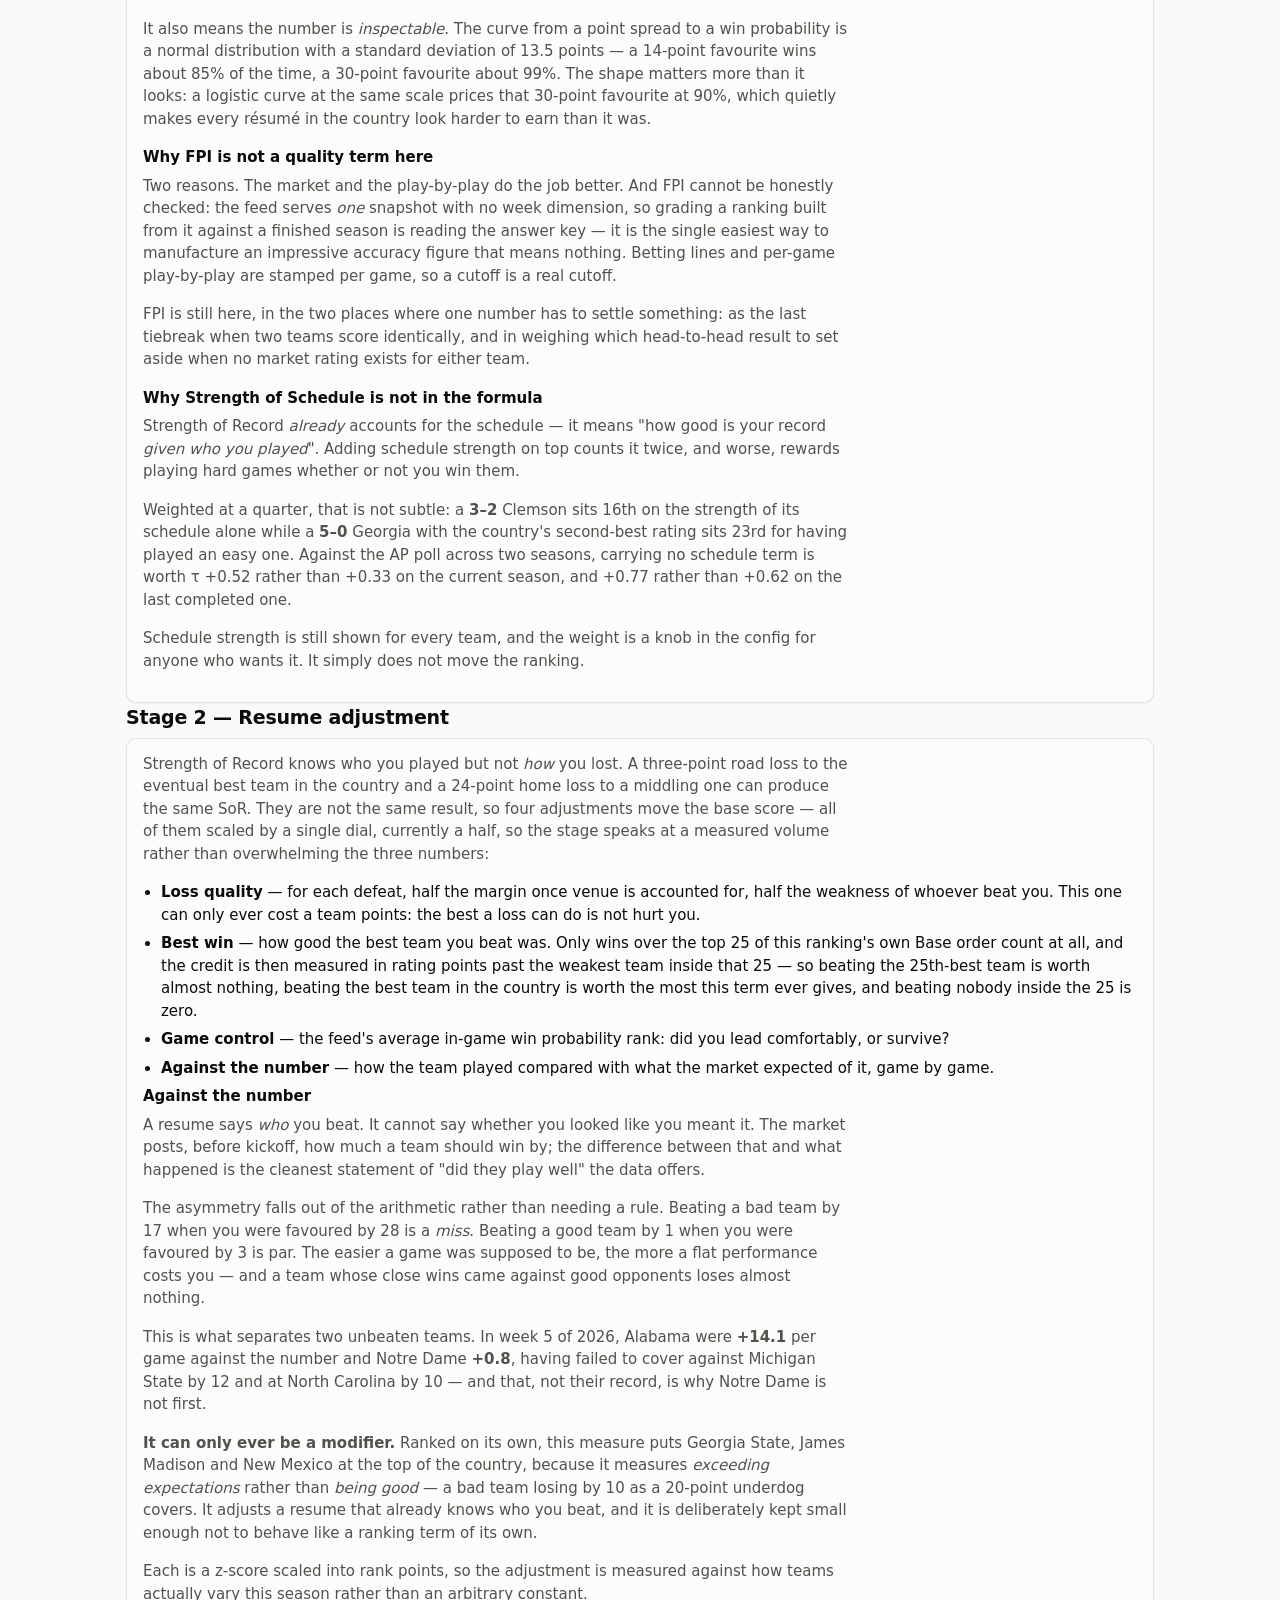
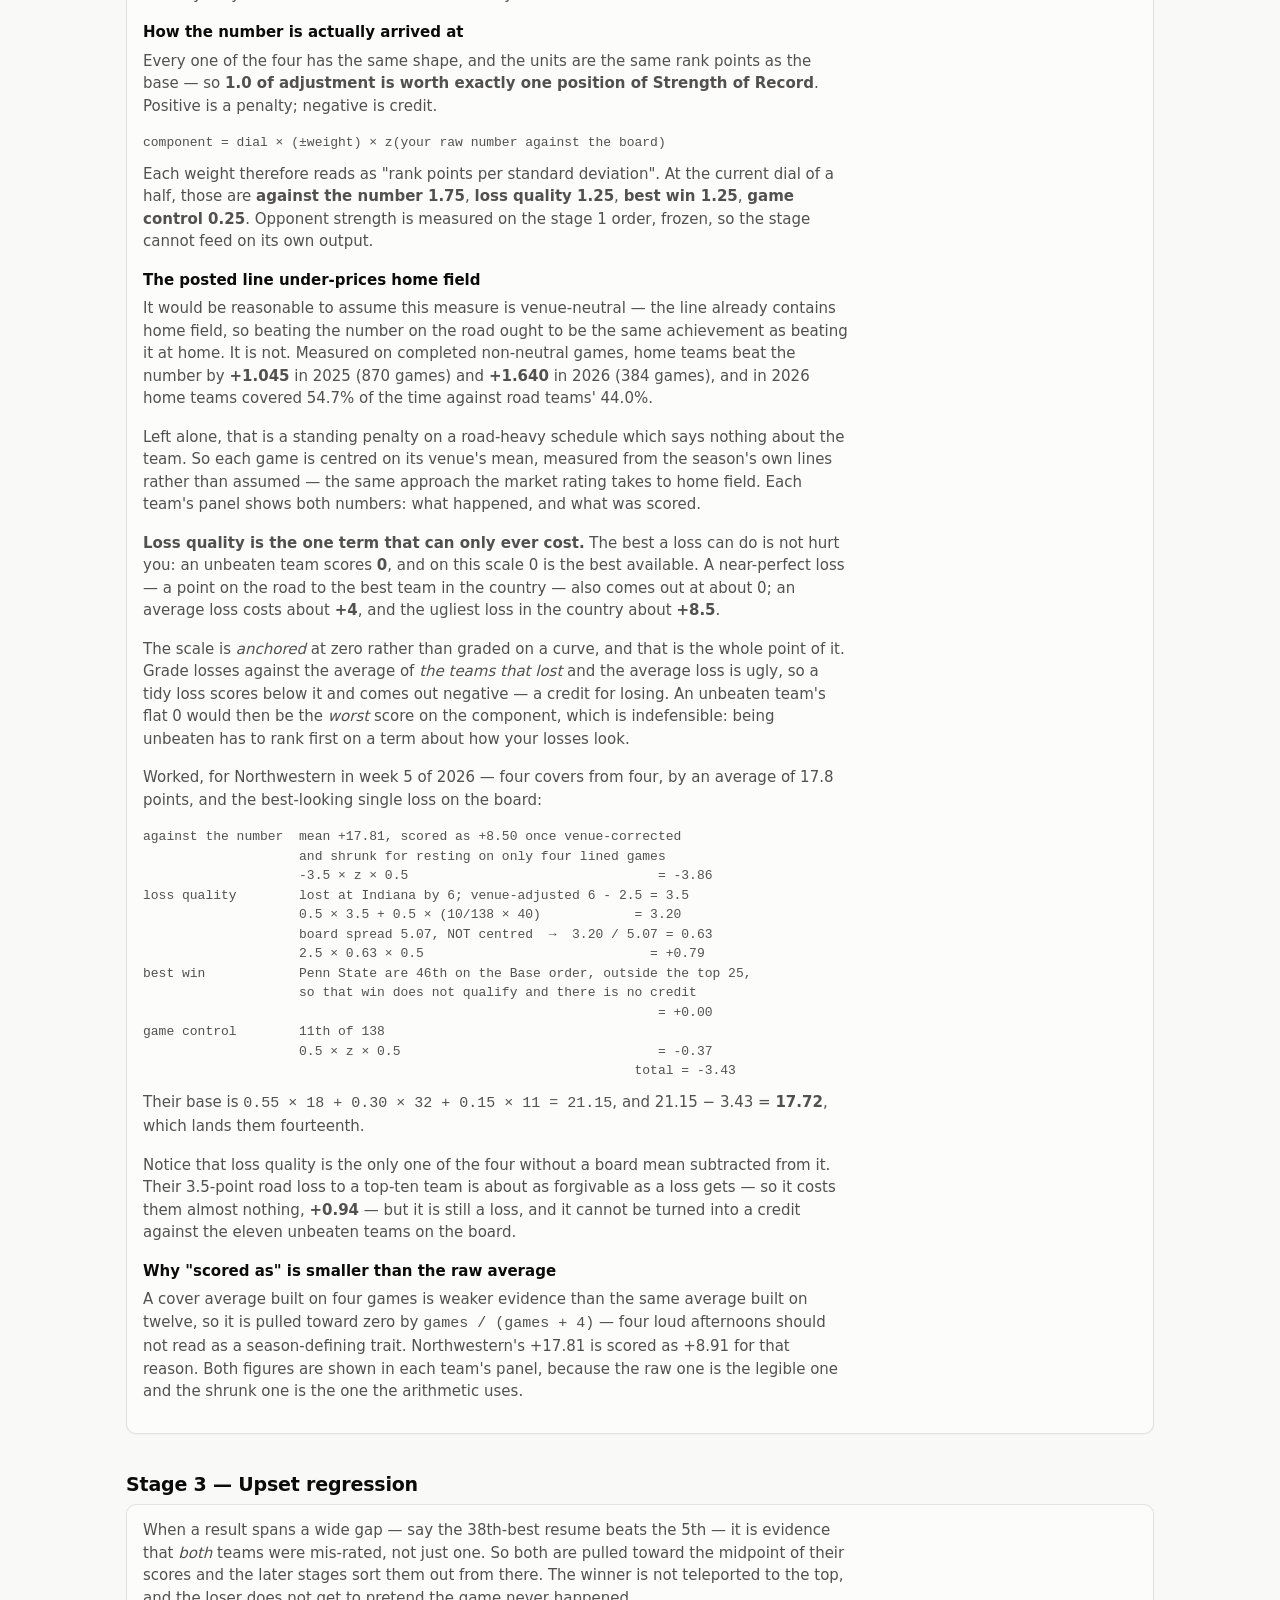
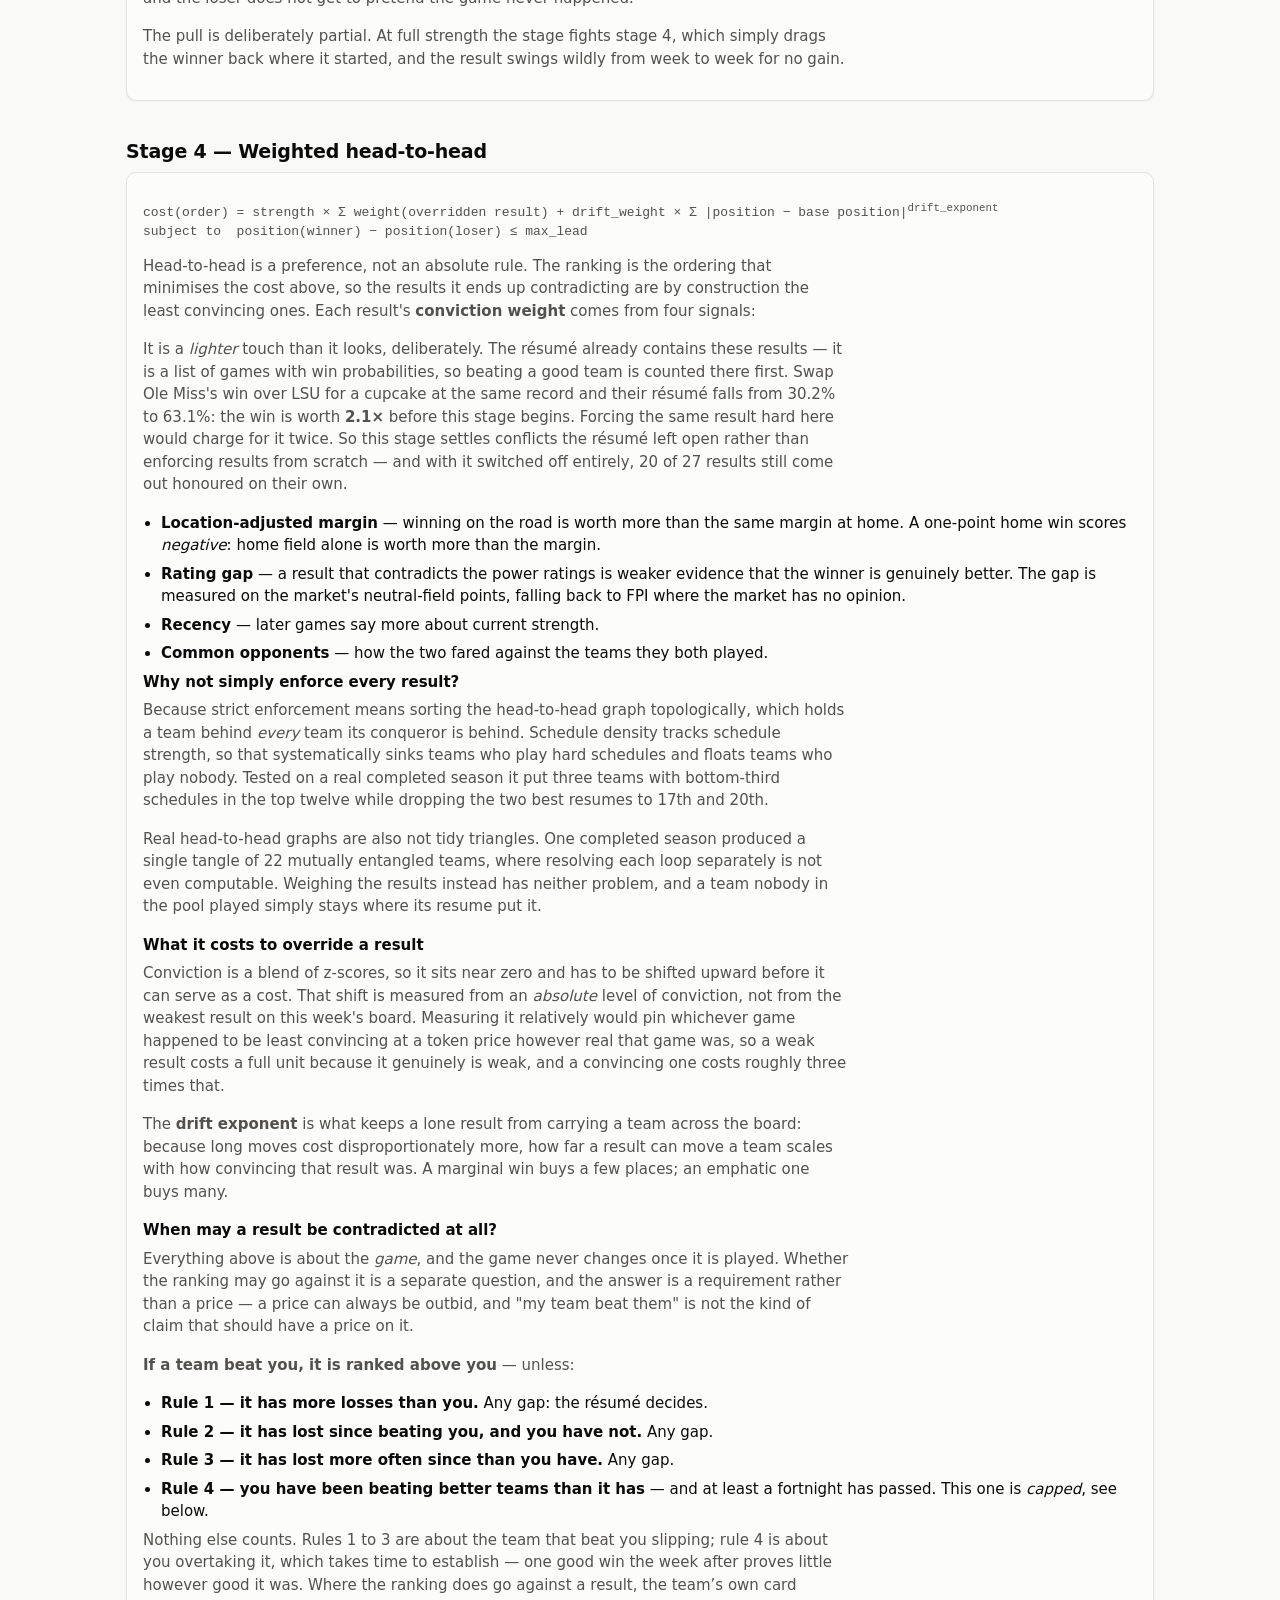
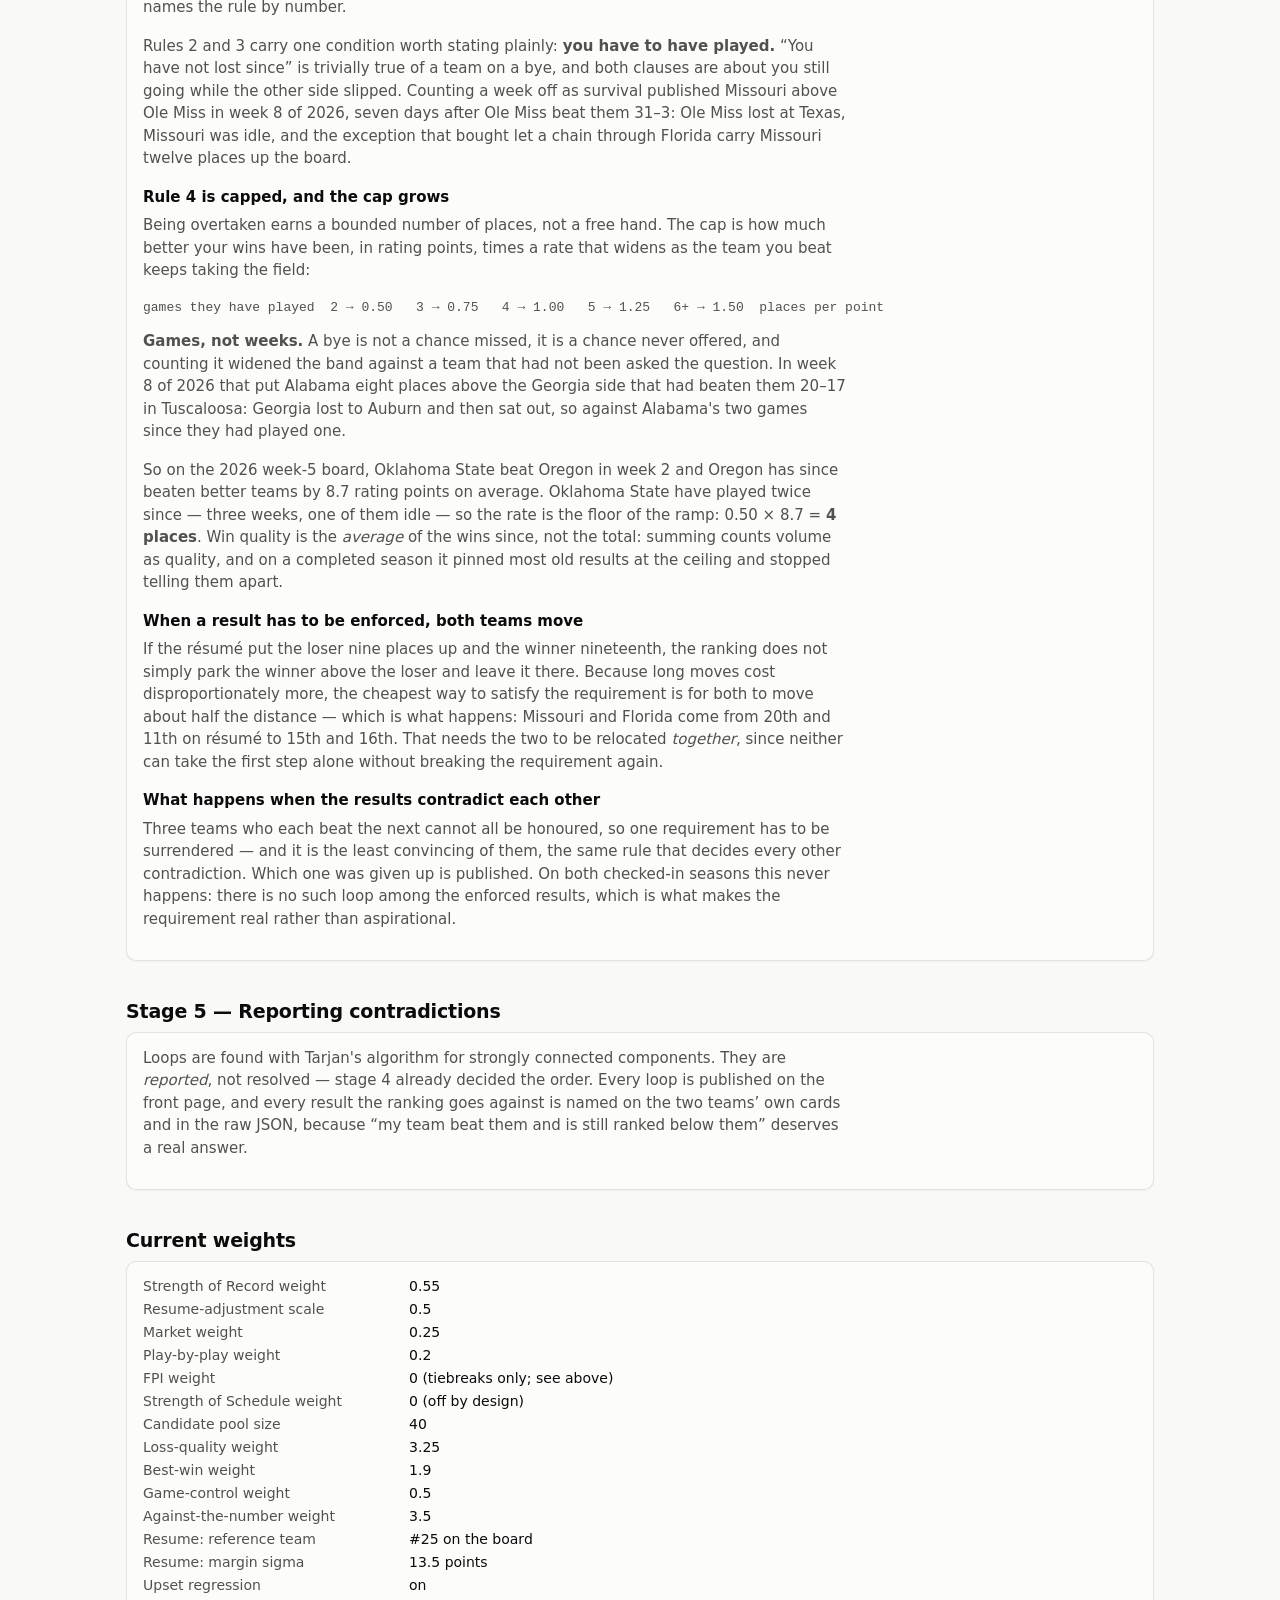
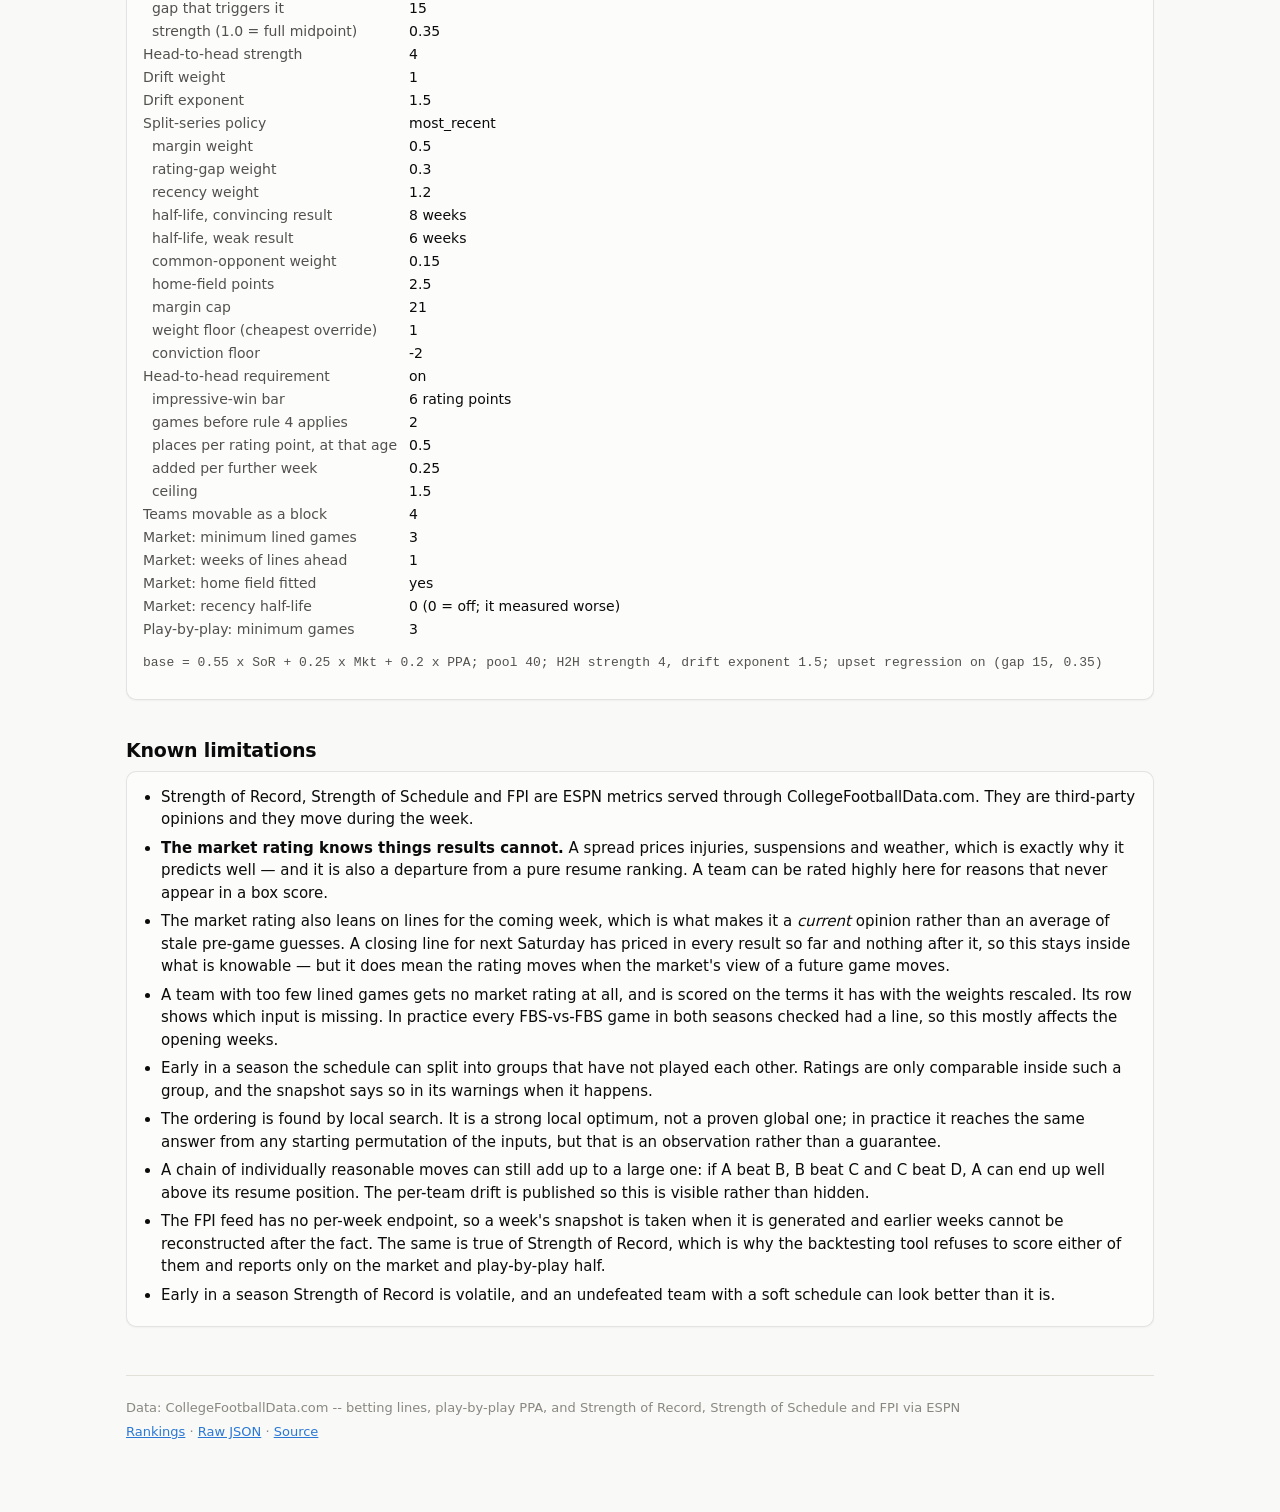
==== commit 162b915f: "Just missed carries its base numbers; drop the overridden-results section ## Why a 6-1 team is out a" ====
--- a/docs/methodology.html
+++ b/docs/methodology.html
@@ -5,7 +5,7 @@
 <meta name="viewport" content="width=device-width, initial-scale=1">
 <title>Methodology &mdash; CFB Top 25</title>
 <meta name="description" content="How the CFB Top 25 is computed: Strength of Record and Strength of Schedule, resume adjustment, upset regression, and weighted head-to-head ordering.">
-<link rel="stylesheet" href="assets/style.css?v=998b4f45">
+<link rel="stylesheet" href="assets/style.css?v=ecfea42f">
 <link rel="icon" href="data:image/svg+xml,%3Csvg xmlns='http://www.w3.org/2000/svg' viewBox='0 0 32 32'%3E%3Ctext y='26' font-size='26'%3E%F0%9F%8F%88%3C/text%3E%3C/svg%3E">
 </head>
 <body>
@@ -455,7 +455,8 @@
         <p class="lede">
           Loops are found with Tarjan's algorithm for strongly connected components. They
           are <em>reported</em>, not resolved &mdash; stage 4 already decided the order. Every
-          loop and every overridden result is published on the front page, because
+          loop is published on the front page, and every result the ranking goes against is
+          named on the two teams&rsquo; own cards and in the raw JSON, because
           &ldquo;my team beat them and is still ranked below them&rdquo; deserves a real answer.
         </p>
       </div></div>
--- a/docs/assets/style.css
+++ b/docs/assets/style.css
@@ -250,11 +250,6 @@
    should never appear beside an overridden result at all, so if it ever does, it
    is a bug and it is meant to look like one. */
 .muted { color: var(--ink-muted); font-weight: 400; }
-.state.rule-none { color: var(--critical-ink); }
-.state.rule-1,
-.state.rule-2,
-.state.rule-3,
-.state.rule-4 { color: var(--ink); font-weight: 600; }
 
 /* ---------- detail panel ---------- */
 tr.detail > td { background: var(--surface-2); padding: 0; border-bottom: 1px solid var(--rule-strong); }
